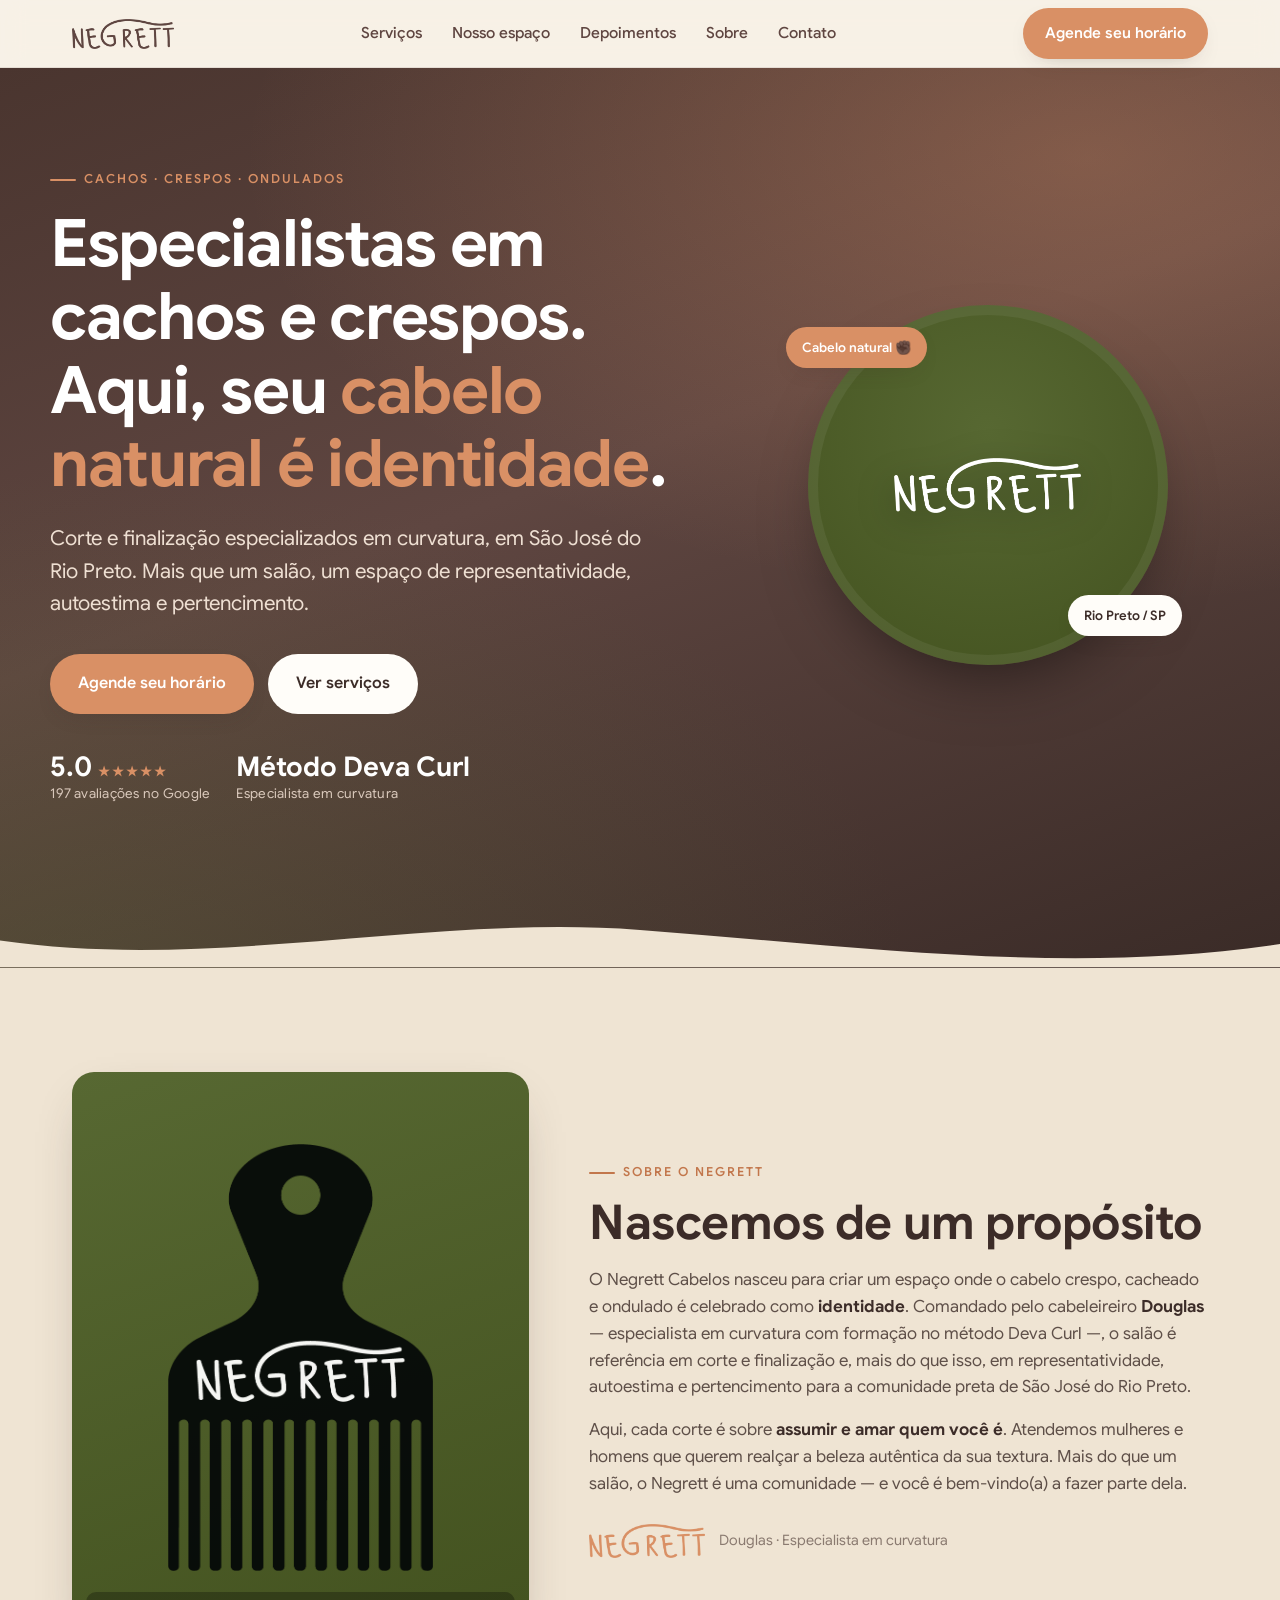
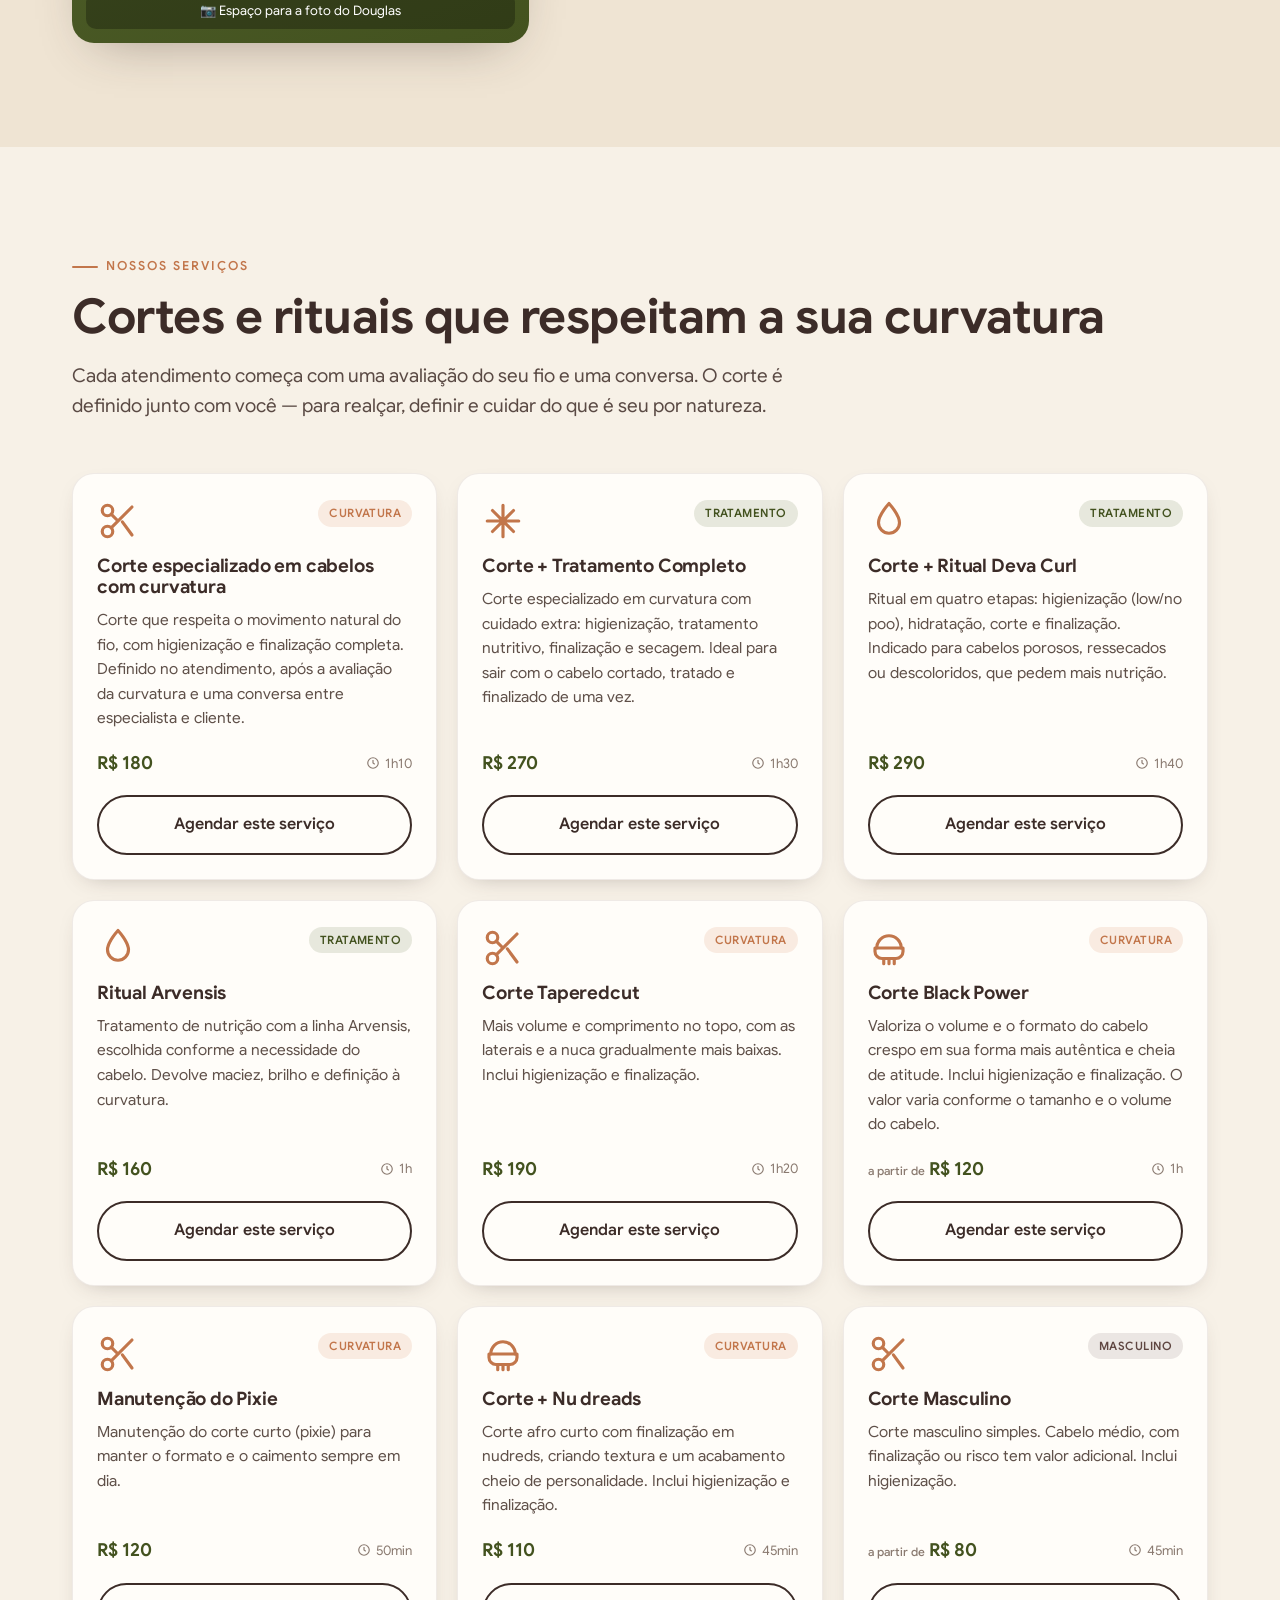
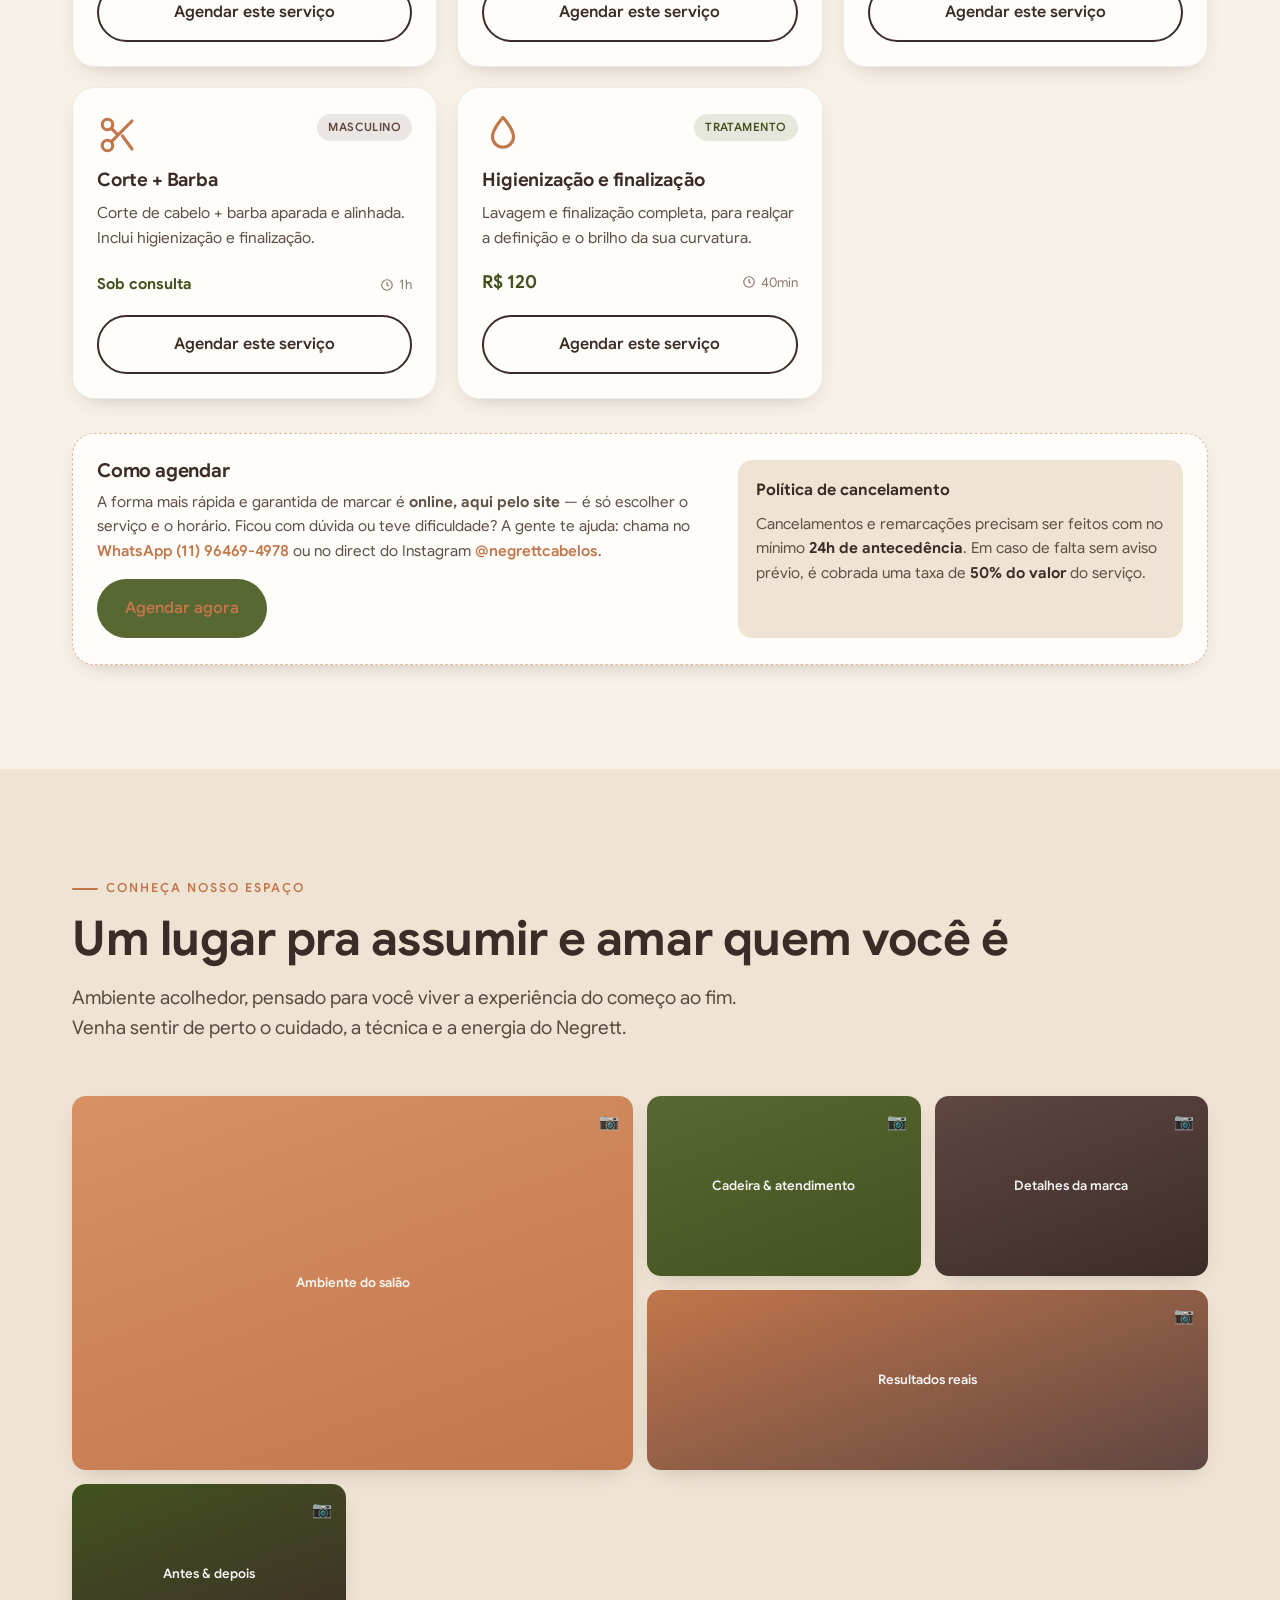
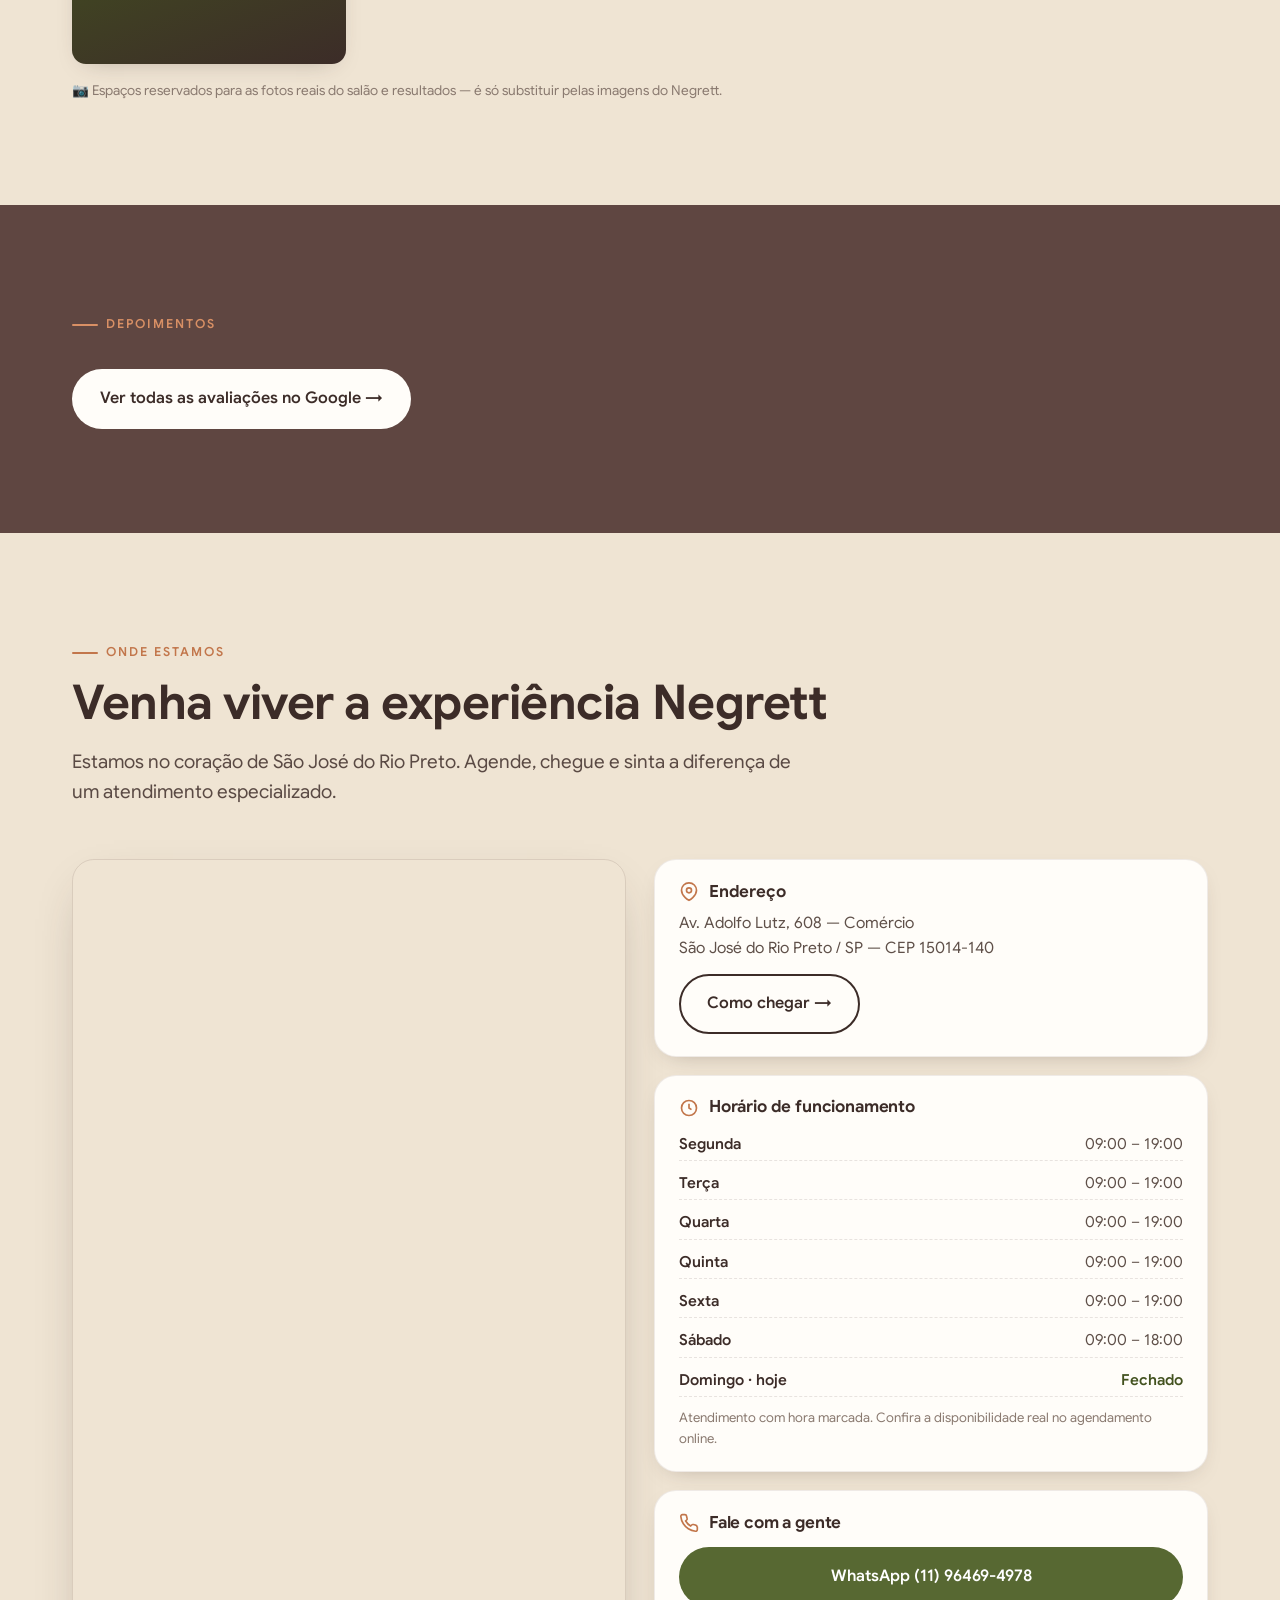
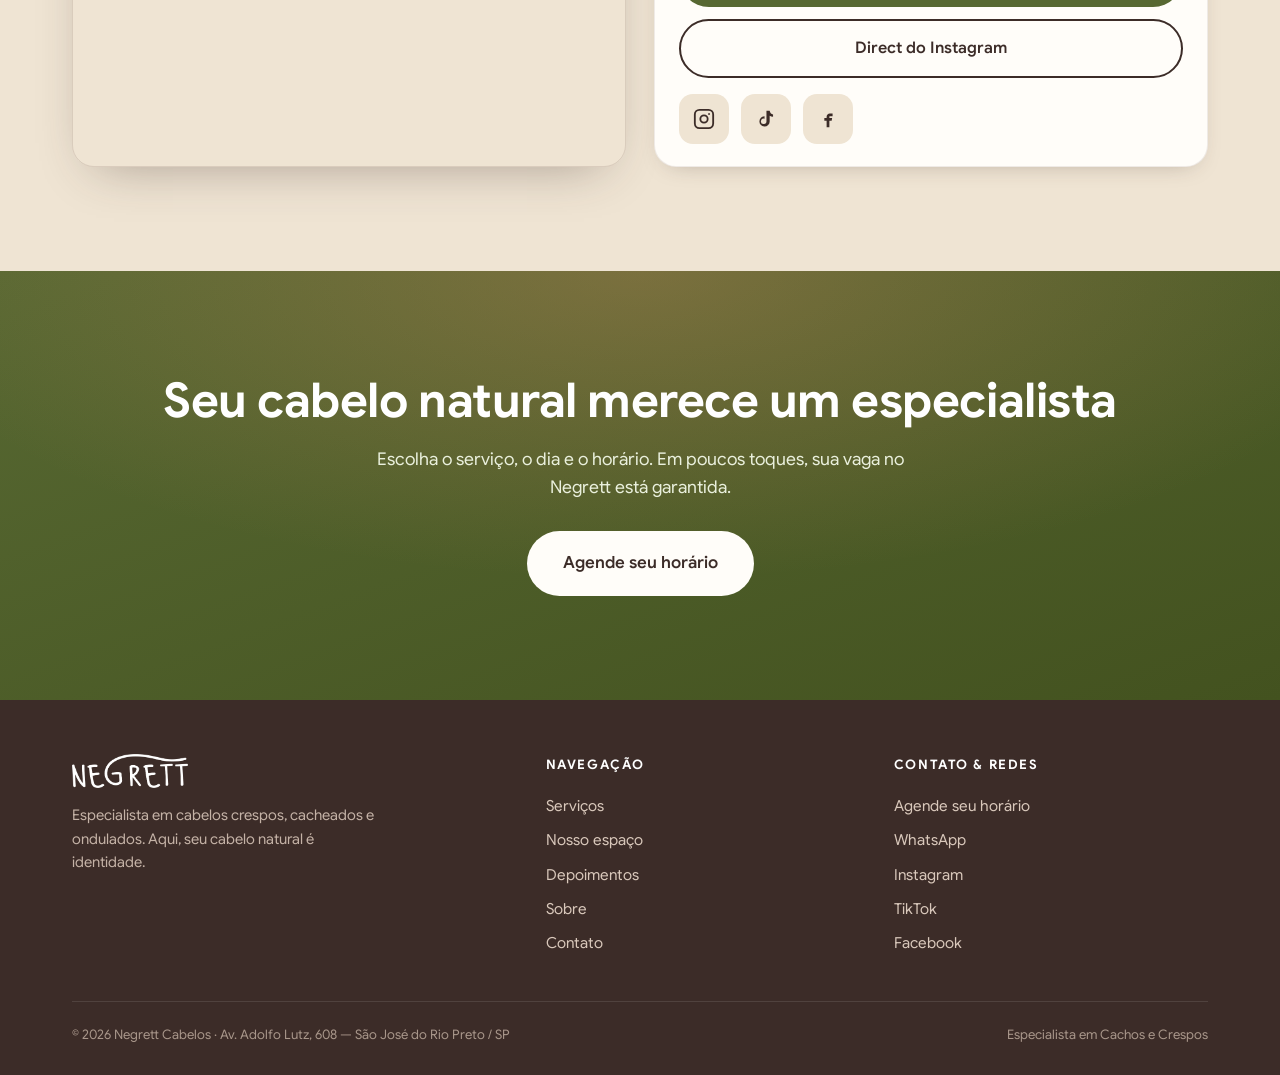
==== index.html @ c2dada49 "descrição do ajuste" ====
<!DOCTYPE html>
<html lang="pt-BR">

<head>
  <meta charset="UTF-8" />
  <meta name="viewport" content="width=device-width, initial-scale=1" />
  <title>Negrett Cabelos | Especialista em Cachos e Crespos — São José do Rio Preto</title>
  <meta name="description"
    content="Salão especialista em cabelos crespos, cacheados e ondulados em São José do Rio Preto. Corte e finalização com o especialista Douglas. Agende online." />
  <meta name="theme-color" content="#5F4641" />
  <link rel="icon" type="image/png" href="assets/img/avatar.png" />
  <link rel="apple-touch-icon" href="assets/img/avatar.png" />

  <!-- Open Graph -->
  <meta property="og:type" content="business.business" />
  <meta property="og:title" content="Negrett Cabelos | Especialista em Cachos e Crespos" />
  <meta property="og:description"
    content="Aqui, seu cabelo natural é identidade. Corte e finalização especializados em curvatura com o especialista Douglas — São José do Rio Preto. Agende online." />
  <meta property="og:locale" content="pt_BR" />
  <meta property="og:image" content="assets/img/avatar.png" />

  <link rel="preload" href="assets/fonts/GoogleSans-Regular.ttf" as="font" type="font/ttf" crossorigin />
  <link rel="stylesheet" href="assets/styles.css" />

  <!-- SEO local: dados estruturados -->
  <script type="application/ld+json">
{
  "@context": "https://schema.org",
  "@type": "HairSalon",
  "name": "Negrett Cabelos",
  "description": "Salão especialista em cabelos crespos, cacheados e ondulados em São José do Rio Preto. Corte e finalização com o especialista Douglas.",
  "image": "assets/img/avatar.png",
  "url": "",
  "telephone": "+55 11 96469-4978",
  "priceRange": "R$$",
  "address": {
    "@type": "PostalAddress",
    "streetAddress": "Av. Adolfo Lutz, 608",
    "addressLocality": "São José do Rio Preto",
    "addressRegion": "SP",
    "postalCode": "15014-140",
    "addressCountry": "BR"
  },
  "geo": { "@type": "GeoCoordinates", "latitude": "-20.8113", "longitude": "-49.3758" },
  "sameAs": [
    "https://www.instagram.com/negrettcabelos/",
    "https://www.tiktok.com/@negrettc",
    "https://www.facebook.com/negrettcabelos/"
  ],
  "aggregateRating": { "@type": "AggregateRating", "ratingValue": "5.0", "reviewCount": "197" },
  "makesOffer": [
    { "@type": "Offer", "itemOffered": { "@type": "Service", "name": "Corte especializado em cabelos com curvatura" } },
    { "@type": "Offer", "itemOffered": { "@type": "Service", "name": "Corte + Tratamento Completo" } },
    { "@type": "Offer", "itemOffered": { "@type": "Service", "name": "Corte + Ritual Deva Curl" } },
    { "@type": "Offer", "itemOffered": { "@type": "Service", "name": "Corte Black Power" } }
  ]
}
</script>
</head>

<body>

  <!-- ================= HEADER ================= -->
  <header class="header" id="header">
    <div class="container">
      <a href="#inicio" class="brand" aria-label="Negrett Cabelos — início">
        <img src="assets/img/logo-brown.png" alt="Negrett Cabelos" />
      </a>
      <nav class="nav" id="nav" aria-label="Navegação principal">
        <a href="#servicos">Serviços</a>
        <a href="#espaco">Nosso espaço</a>
        <a href="#depoimentos">Depoimentos</a>
        <a href="#sobre">Sobre</a>
        <a href="#contato">Contato</a>
      </nav>
      <div class="header-cta">
        <a href="#" data-booking class="btn btn--primary">Agende seu horário</a>
      </div>
      <button class="nav-toggle" id="navToggle" aria-label="Abrir menu" aria-expanded="false">
        <span></span><span></span><span></span>
      </button>
    </div>
  </header>

  <!-- ================= HERO ================= -->
  <section class="hero" id="inicio">
    <div class="container hero__inner">
      <div class="hero__content">
        <span class="eyebrow hero__eyebrow">Cachos · Crespos · Ondulados</span>
        <h1>Especialistas em cachos e crespos. Aqui, seu <span class="hl">cabelo natural é identidade</span>.</h1>
        <p class="hero__sub">Corte e finalização especializados em curvatura, em São José do Rio Preto. Mais que um
          salão, um espaço de representatividade, autoestima e pertencimento.</p>
        <div class="hero__actions">
          <a href="#" data-booking class="btn btn--primary">Agende seu horário</a>
          <a href="#servicos" class="btn btn--light">Ver serviços</a>
        </div>
        <div class="hero__stats">
          <div class="hero__stat">
            <b>5.0 <span class="stars">★★★★★</span></b>
            <span>197 avaliações no Google</span>
          </div>
          <div class="hero__stat">
            <b>Método Deva Curl</b>
            <span>Especialista em curvatura</span>
          </div>
        </div>
      </div>
      <div class="hero__art">
        <div class="hero__disc">
          <img src="assets/img/logo-white.png" alt="Logotipo Negrett" />
          <span class="hero__badge hero__badge--1">Cabelo natural ✊🏿</span>
          <span class="hero__badge hero__badge--2">Rio Preto / SP</span>
        </div>
      </div>
    </div>
    <svg class="hero__wave" viewBox="0 0 1440 70" preserveAspectRatio="none" aria-hidden="true">
      <path fill="#EFE4D3" d="M0,40 C240,75 480,10 720,28 C960,46 1200,80 1440,44 L1440,70 L0,70 Z"></path>
    </svg>
  </section>

  <!-- ================= SOBRE ================= -->
  <section class="section section--alt" id="sobre">
    <div class="container">
      <div class="about">
        <figure class="about__photo reveal">
          <img src="assets/img/garfo-black.png" alt="Ícone Negrett — pente garfo afro" />
          <figcaption>📷 Espaço para a foto do Douglas</figcaption>
        </figure>
        <div class="about__text reveal">
          <span class="eyebrow">Sobre o Negrett</span>
          <h2 class="section-title" style="margin-bottom:8px">Nascemos de um propósito</h2>
          <p>O Negrett Cabelos nasceu para criar um espaço onde o cabelo crespo, cacheado e ondulado é celebrado como
            <strong>identidade</strong>. Comandado pelo cabeleireiro <strong>Douglas</strong> — especialista em
            curvatura com formação no método Deva Curl —, o salão é referência em corte e finalização e, mais do que
            isso, em representatividade, autoestima e pertencimento para a comunidade preta de São José do Rio Preto.
          </p>
          <p>Aqui, cada corte é sobre <strong>assumir e amar quem você é</strong>. Atendemos mulheres e homens que
            querem realçar a beleza autêntica da sua textura. Mais do que um salão, o Negrett é uma comunidade — e você
            é bem-vindo(a) a fazer parte dela.</p>
          <div class="about__sign">
            <img src="assets/img/logo-terracota.png" alt="Negrett" />
            <span>Douglas · Especialista em curvatura</span>
          </div>
        </div>
      </div>
    </div>
  </section>

  <!-- ================= SERVIÇOS ================= -->
  <section class="section" id="servicos">
    <div class="container">
      <div class="section-head reveal">
        <span class="eyebrow">Nossos serviços</span>
        <h2 class="section-title">Cortes e rituais que respeitam a sua curvatura</h2>
        <p class="section-lead">Cada atendimento começa com uma avaliação do seu fio e uma conversa. O corte é definido
          junto com você — para realçar, definir e cuidar do que é seu por natureza.</p>
      </div>

      <div class="services-grid" id="servicesGrid"><!-- cards injetados via JS --></div>

      <!-- Aviso de agendamento + política -->
      <div class="notice reveal">
        <div>
          <h3>Como agendar</h3>
          <p>A forma mais rápida e garantida de marcar é <strong>online, aqui pelo site</strong> — é só escolher o
            serviço e o horário. Ficou com dúvida ou teve dificuldade? A gente te ajuda: chama no <a
              href="https://wa.me/5511964694978" target="_blank" rel="noopener">WhatsApp (11) 96469-4978</a> ou no
            direct do Instagram <a href="https://www.instagram.com/negrettcabelos/" target="_blank"
              rel="noopener">@negrettcabelos</a>.</p>
          <a href="#" data-booking class="btn btn--green" style="margin-top:16px">Agendar agora</a>
        </div>
        <div class="notice__policy">
          <strong>Política de cancelamento</strong>
          <p>Cancelamentos e remarcações precisam ser feitos com no mínimo <strong>24h de antecedência</strong>. Em caso
            de falta sem aviso prévio, é cobrada uma taxa de <strong>50% do valor</strong> do serviço.</p>
        </div>
      </div>
    </div>
  </section>

  <!-- ================= ESPAÇO ================= -->
  <section class="section section--alt" id="espaco">
    <div class="container">
      <div class="section-head reveal">
        <span class="eyebrow">Conheça nosso espaço</span>
        <h2 class="section-title">Um lugar pra assumir e amar quem você é</h2>
        <p class="section-lead">Ambiente acolhedor, pensado para você viver a experiência do começo ao fim. Venha sentir
          de perto o cuidado, a técnica e a energia do Negrett.</p>
      </div>
      <div class="gallery reveal">
        <div class="gallery__item g1"><span>Ambiente do salão</span></div>
        <div class="gallery__item g2"><span>Cadeira &amp; atendimento</span></div>
        <div class="gallery__item g3"><span>Detalhes da marca</span></div>
        <div class="gallery__item g4"><span>Resultados reais</span></div>
        <div class="gallery__item g5"><span>Antes &amp; depois</span></div>
      </div>
      <p class="gallery__note reveal">📷 Espaços reservados para as fotos reais do salão e resultados — é só substituir
        pelas imagens do Negrett.</p>
    </div>
  </section>

  <!-- ================= DEPOIMENTOS ================= -->
  <section class="section section--brown" id="depoimentos">
    <div class="container">
      <div class="reviews-head reveal">
        <div class="section-head" style="margin-bottom:0">
          <span class="eyebrow">Depoimentos</span>
        </div>
      </div>

      <!-- ============================================================
         TRUSTINDEX — avaliações do Google que se atualizam sozinhas.
         COMO ATIVAR (feito uma única vez):
           1. Crie a conta grátis em https://www.trustindex.io e conecte
              o Google Meu Negócio do Negrett.
           2. Monte o widget "Google Reviews" e clique em "Get code".
           3. Copie APENAS o ID (o trecho que vem depois de "loader.js?").
           4. Cole esse ID na constante TRUSTINDEX_WIDGET_ID no topo de
              assets/script.js.
         Enquanto o ID estiver vazio, aparecem os depoimentos fixos abaixo.
         Assim que o ID for preenchido, o widget ao vivo entra no lugar.
    ============================================================ -->
      <div id="tiWidget" class="reveal"></div>

      <div class="reviews-grid" id="reviewsGrid"><!-- fallback: injetado via JS --></div>

      <div style="margin-top:34px" class="reveal">
        <a href="https://share.google/i2Ad7ywq1PzEAvUMZ" target="_blank" rel="noopener" class="btn btn--light">Ver todas
          as avaliações no Google →</a>
      </div>
    </div>
  </section>

  <!-- ================= CONTATO / LOCALIZAÇÃO ================= -->
  <section class="section section--alt" id="contato">
    <div class="container">
      <div class="section-head reveal">
        <span class="eyebrow">Onde estamos</span>
        <h2 class="section-title">Venha viver a experiência Negrett</h2>
        <p class="section-lead">Estamos no coração de São José do Rio Preto. Agende, chegue e sinta a diferença de um
          atendimento especializado.</p>
      </div>

      <div class="contact reveal">
        <div class="contact__map">
          <iframe title="Mapa — Negrett Cabelos"
            src="https://maps.google.com/maps?q=Av.%20Adolfo%20Lutz%20608%2C%20S%C3%A3o%20Jos%C3%A9%20do%20Rio%20Preto%2C%20SP%2C%2015014-140&t=&z=16&ie=UTF8&iwloc=&output=embed"
            loading="lazy" referrerpolicy="no-referrer-when-downgrade"></iframe>
        </div>

        <div class="contact__info">
          <div class="info-card">
            <h3>
              <svg viewBox="0 0 24 24" fill="none" stroke="currentColor" stroke-width="2">
                <path d="M21 10c0 7-9 12-9 12s-9-5-9-12a9 9 0 0 1 18 0Z" />
                <circle cx="12" cy="10" r="3" />
              </svg>
              Endereço
            </h3>
            <p>Av. Adolfo Lutz, 608 — Comércio<br>São José do Rio Preto / SP — CEP 15014-140</p>
            <a href="https://maps.google.com/maps?q=Av.+Adolfo+Lutz+608,+São+José+do+Rio+Preto,+SP" target="_blank"
              rel="noopener" class="btn btn--ghost" style="margin-top:14px">Como chegar →</a>
          </div>

          <div class="info-card">
            <h3>
              <svg viewBox="0 0 24 24" fill="none" stroke="currentColor" stroke-width="2">
                <circle cx="12" cy="12" r="9" />
                <path d="M12 7v5l3 2" />
              </svg>
              Horário de funcionamento
            </h3>
            <ul class="hours-list" id="hoursList"></ul>
            <p style="font-size:.82rem;color:#8a7a70;margin-top:10px">Atendimento com hora marcada. Confira a
              disponibilidade real no agendamento online.</p>
          </div>

          <div class="info-card">
            <h3>
              <svg viewBox="0 0 24 24" fill="none" stroke="currentColor" stroke-width="2">
                <path
                  d="M22 16.9v3a2 2 0 0 1-2.2 2 19.8 19.8 0 0 1-8.6-3 19.5 19.5 0 0 1-6-6 19.8 19.8 0 0 1-3-8.6A2 2 0 0 1 4.1 2h3a2 2 0 0 1 2 1.7c.1.9.3 1.8.6 2.6a2 2 0 0 1-.5 2.1L8 9.6a16 16 0 0 0 6 6l1.2-1.2a2 2 0 0 1 2.1-.5c.8.3 1.7.5 2.6.6a2 2 0 0 1 1.7 2Z" />
              </svg>
              Fale com a gente
            </h3>
            <div class="contact-actions" style="margin-top:14px">
              <a href="https://wa.me/5511964694978?text=Ol%C3%A1!%20Gostaria%20de%20agendar%20um%20hor%C3%A1rio%20no%20Negrett."
                target="_blank" rel="noopener" class="btn btn--green btn--block">WhatsApp (11) 96469-4978</a>
              <a href="https://www.instagram.com/negrettcabelos/" target="_blank" rel="noopener"
                class="btn btn--ghost btn--block">Direct do Instagram</a>
            </div>
            <div class="socials" style="margin-top:16px">
              <a class="social-btn" href="https://www.instagram.com/negrettcabelos/" target="_blank" rel="noopener"
                aria-label="Instagram">
                <svg viewBox="0 0 24 24" fill="none" stroke="currentColor" stroke-width="2">
                  <rect x="2" y="2" width="20" height="20" rx="5" />
                  <circle cx="12" cy="12" r="4" />
                  <circle cx="17.5" cy="6.5" r="1" fill="currentColor" stroke="none" />
                </svg>
              </a>
              <a class="social-btn" href="https://www.tiktok.com/@negrettc" target="_blank" rel="noopener"
                aria-label="TikTok">
                <svg viewBox="0 0 24 24" fill="currentColor">
                  <path
                    d="M16 3c.3 2.1 1.6 3.7 3.7 4v2.5c-1.4 0-2.7-.4-3.7-1.1v6.2A5.6 5.6 0 1 1 10.4 9v2.6a3 3 0 1 0 2.1 2.9V3H16Z" />
                </svg>
              </a>
              <a class="social-btn" href="https://www.facebook.com/negrettcabelos/" target="_blank" rel="noopener"
                aria-label="Facebook">
                <svg viewBox="0 0 24 24" fill="currentColor">
                  <path d="M14 9h3V6h-3c-2 0-3.5 1.5-3.5 3.5V11H8v3h2.5v7h3v-7H16l.5-3h-3V9.5c0-.3.2-.5.5-.5Z" />
                </svg>
              </a>
            </div>
          </div>
        </div>
      </div>
    </div>
  </section>

  <!-- ================= CTA FINAL ================= -->
  <section class="section final-cta">
    <div class="container reveal">
      <h2>Seu cabelo natural merece um especialista</h2>
      <p>Escolha o serviço, o dia e o horário. Em poucos toques, sua vaga no Negrett está garantida.</p>
      <a href="#" data-booking class="btn btn--light" style="font-size:1.05rem;padding:17px 34px">Agende seu horário</a>
    </div>
  </section>

  <!-- ================= FOOTER ================= -->
  <footer class="footer">
    <div class="container">
      <div class="footer__grid">
        <div class="footer__brand">
          <img src="assets/img/logo-white.png" alt="Negrett Cabelos" />
          <p>Especialista em cabelos crespos, cacheados e ondulados. Aqui, seu cabelo natural é identidade.</p>
        </div>
        <div>
          <h4>Navegação</h4>
          <a href="#servicos">Serviços</a>
          <a href="#espaco">Nosso espaço</a>
          <a href="#depoimentos">Depoimentos</a>
          <a href="#sobre">Sobre</a>
          <a href="#contato">Contato</a>
        </div>
        <div>
          <h4>Contato &amp; redes</h4>
          <a href="#" data-booking>Agende seu horário</a>
          <a href="https://wa.me/5511964694978" target="_blank" rel="noopener">WhatsApp</a>
          <a href="https://www.instagram.com/negrettcabelos/" target="_blank" rel="noopener">Instagram</a>
          <a href="https://www.tiktok.com/@negrettc" target="_blank" rel="noopener">TikTok</a>
          <a href="https://www.facebook.com/negrettcabelos/" target="_blank" rel="noopener">Facebook</a>
        </div>
      </div>
      <div class="footer__bottom">
        <span>© <span id="year"></span> Negrett Cabelos · Av. Adolfo Lutz, 608 — São José do Rio Preto / SP</span>
        <span>Especialista em Cachos e Crespos</span>
      </div>
    </div>
  </footer>

  <!-- Sticky CTA mobile -->
  <div class="mobile-cta" id="mobileCta">
    <a href="#" data-booking class="btn btn--primary">Agende seu horário</a>
  </div>

  <script src="assets/script.js"></script>
</body>

</html>
---- assets/styles.css ----
/* ============================================================
   Negrett Cabelos — Site institucional
   Paleta oficial: terracota #D99065 · marrom #5F4641 · verde #576832
   ============================================================ */

/* ---------- Fontes ---------- */
@font-face {
  font-family: "Google Sans";
  src: url("fonts/GoogleSans-Regular.ttf") format("truetype");
  font-weight: 400; font-style: normal; font-display: swap;
}
@font-face {
  font-family: "Google Sans";
  src: url("fonts/GoogleSans-Medium.ttf") format("truetype");
  font-weight: 500; font-style: normal; font-display: swap;
}
@font-face {
  font-family: "Google Sans";
  src: url("fonts/GoogleSans-SemiBold.ttf") format("truetype");
  font-weight: 600; font-style: normal; font-display: swap;
}
@font-face {
  font-family: "Google Sans";
  src: url("fonts/GoogleSans-Bold.ttf") format("truetype");
  font-weight: 700; font-style: normal; font-display: swap;
}

/* ---------- Tokens ---------- */
:root {
  --terracota: #D99065;
  --terracota-dark: #C2764B;
  --brown: #5F4641;
  --brown-dark: #3C2C28;
  --green: #576832;
  --green-dark: #43521F;
  --cream: #F7F1E7;
  --cream-2: #EFE4D3;
  --ink: #2C211E;
  --white: #FFFDF9;

  --font: "Google Sans", -apple-system, BlinkMacSystemFont, "Segoe UI", Roboto, sans-serif;

  --maxw: 1180px;
  --radius: 22px;
  --radius-sm: 14px;
  --shadow: 0 18px 50px -24px rgba(60, 44, 40, .45);
  --shadow-sm: 0 8px 24px -14px rgba(60, 44, 40, .4);

  --header-h: 68px;
}

* { margin: 0; padding: 0; box-sizing: border-box; }
html { scroll-behavior: smooth; -webkit-text-size-adjust: 100%; }
body {
  font-family: var(--font);
  color: var(--ink);
  background: var(--cream);
  line-height: 1.6;
  overflow-x: hidden;
  -webkit-font-smoothing: antialiased;
}
img { max-width: 100%; display: block; }
a { color: inherit; text-decoration: none; }
ul { list-style: none; }
:focus-visible { outline: 3px solid var(--terracota); outline-offset: 3px; border-radius: 6px; }

.container { width: 100%; max-width: var(--maxw); margin-inline: auto; padding-inline: 22px; }

.section { padding: clamp(56px, 9vw, 104px) 0; }
.section--alt { background: var(--cream-2); }
.section--brown { background: var(--brown); color: var(--white); }

/* ---------- Tipografia ---------- */
h1, h2, h3 { line-height: 1.12; font-weight: 700; letter-spacing: -0.01em; }
.eyebrow {
  display: inline-flex; align-items: center; gap: 8px;
  font-size: .78rem; font-weight: 600; letter-spacing: .16em; text-transform: uppercase;
  color: var(--terracota-dark);
}
.section--brown .eyebrow { color: var(--terracota); }
.eyebrow::before { content: ""; width: 26px; height: 2px; background: currentColor; border-radius: 2px; }

.section-title { font-size: clamp(1.9rem, 5.2vw, 3rem); color: var(--brown-dark); margin: 14px 0 0; }
.section--brown .section-title { color: var(--white); }
.section-lead { font-size: clamp(1.02rem, 2.4vw, 1.18rem); max-width: 60ch; margin-top: 16px; color: #5a4a44; }
.section--brown .section-lead { color: #ECDFD2; }
.section-head { margin-bottom: clamp(34px, 5vw, 52px); }

/* ---------- Botões ---------- */
.btn {
  display: inline-flex; align-items: center; justify-content: center; gap: 10px;
  font-family: var(--font); font-weight: 600; font-size: 1rem;
  padding: 15px 26px; border-radius: 999px; border: 2px solid transparent;
  cursor: pointer; min-height: 52px; transition: transform .18s ease, background .2s ease, box-shadow .2s ease;
  white-space: nowrap;
}
.btn:active { transform: translateY(1px) scale(.99); }
.btn--primary { background: var(--terracota); color: #fff; box-shadow: var(--shadow-sm); }
.btn--primary:hover { background: var(--terracota-dark); transform: translateY(-2px); }
.btn--green { background: var(--green); color: #fff; }
.btn--green:hover { background: var(--green-dark); transform: translateY(-2px); }
.btn--ghost { background: transparent; border-color: currentColor; color: var(--brown-dark); }
.btn--ghost:hover { background: var(--brown-dark); color: #fff; border-color: var(--brown-dark); }
.btn--light { background: var(--white); color: var(--brown-dark); }
.btn--light:hover { transform: translateY(-2px); box-shadow: var(--shadow-sm); }
.btn--block { width: 100%; }
.btn svg { width: 20px; height: 20px; }

/* ============================================================
   HEADER
   ============================================================ */
.header {
  position: sticky; top: 0; z-index: 100;
  height: var(--header-h);
  display: flex; align-items: center;
  background: rgba(247, 241, 231, .86);
  backdrop-filter: saturate(1.4) blur(12px);
  border-bottom: 1px solid rgba(95, 70, 65, .12);
  transition: box-shadow .25s ease;
}
.header.scrolled { box-shadow: 0 6px 24px -18px rgba(60,44,40,.7); }
.header .container { display: flex; align-items: center; justify-content: space-between; gap: 18px; }
.brand { display: flex; align-items: center; height: 100%; }
.brand img { height: 30px; width: auto; }

.nav { display: flex; align-items: center; gap: 30px; }
.nav a { font-weight: 500; font-size: .96rem; color: var(--brown); position: relative; padding: 6px 0; }
.nav a::after {
  content: ""; position: absolute; left: 0; bottom: 0; height: 2px; width: 0; background: var(--terracota);
  transition: width .22s ease;
}
.nav a:hover::after { width: 100%; }

.header-cta { display: inline-flex; }
.header-cta .btn { padding: 11px 20px; min-height: 44px; font-size: .95rem; }

.nav-toggle {
  display: none; width: 46px; height: 46px; border: none; background: transparent; cursor: pointer;
  border-radius: 12px;
}
.nav-toggle span { display: block; width: 24px; height: 2.4px; background: var(--brown-dark); margin: 5px auto; border-radius: 3px; transition: .3s; }
.nav-toggle.open span:nth-child(1) { transform: translateY(7.4px) rotate(45deg); }
.nav-toggle.open span:nth-child(2) { opacity: 0; }
.nav-toggle.open span:nth-child(3) { transform: translateY(-7.4px) rotate(-45deg); }

/* ============================================================
   HERO
   ============================================================ */
.hero {
  position: relative; overflow: hidden;
  background:
    radial-gradient(120% 90% at 85% 10%, rgba(217,144,101,.32), transparent 55%),
    radial-gradient(120% 100% at 5% 100%, rgba(87,104,50,.30), transparent 55%),
    linear-gradient(160deg, #4a352f 0%, var(--brown) 45%, #3a2b27 100%);
  color: #fff;
}
.hero__inner {
  display: grid; grid-template-columns: 1.15fr .85fr; align-items: center; gap: 40px;
  padding: clamp(52px, 8vw, 96px) 0 clamp(60px, 8vw, 100px);
}
.hero__eyebrow { color: var(--terracota); }
.hero h1 {
  font-size: clamp(2.3rem, 7vw, 4.1rem); margin: 18px 0 0; color: #fff;
  letter-spacing: -0.02em;
}
.hero h1 .hl { color: var(--terracota); }
.hero__sub { font-size: clamp(1.05rem, 2.6vw, 1.28rem); color: #EEDFD2; margin-top: 20px; max-width: 46ch; }
.hero__actions { display: flex; flex-wrap: wrap; gap: 14px; margin-top: 34px; }
.hero__stats { display: flex; gap: 26px; margin-top: 40px; flex-wrap: wrap; }
.hero__stat b { display: block; font-size: 1.7rem; color: #fff; line-height: 1; }
.hero__stat span { font-size: .84rem; color: #D9C8BB; letter-spacing: .02em; }
.hero__stat .stars { color: var(--terracota); letter-spacing: 2px; }

.hero__art { position: relative; display: flex; justify-content: center; }
.hero__disc {
  position: relative; width: min(360px, 78vw); aspect-ratio: 1; border-radius: 50%;
  background: radial-gradient(circle at 50% 35%, var(--green) 0%, var(--green-dark) 100%);
  display: grid; place-items: center;
  box-shadow: 0 30px 70px -30px rgba(0,0,0,.6), inset 0 0 0 10px rgba(255,255,255,.06);
}
.hero__disc img { width: 52%; filter: drop-shadow(0 8px 18px rgba(0,0,0,.35)); }
.hero__badge {
  position: absolute; background: var(--terracota); color: #fff; font-weight: 600;
  font-size: .82rem; padding: 10px 16px; border-radius: 999px; box-shadow: var(--shadow-sm);
}
.hero__badge--1 { top: 6%; left: -6%; }
.hero__badge--2 { bottom: 8%; right: -4%; background: var(--white); color: var(--brown-dark); }

.hero__wave { display: block; width: 100%; height: auto; margin-top: -1px; }

/* ============================================================
   SERVIÇOS
   ============================================================ */
.services-grid {
  display: grid; grid-template-columns: repeat(auto-fill, minmax(300px, 1fr)); gap: 20px;
}
.card {
  background: var(--white); border-radius: var(--radius); padding: 26px 24px 24px;
  border: 1px solid rgba(95,70,65,.10); box-shadow: var(--shadow-sm);
  display: flex; flex-direction: column; transition: transform .2s ease, box-shadow .2s ease;
}
.card:hover { transform: translateY(-4px); box-shadow: var(--shadow); }
.card__top { display: flex; align-items: flex-start; justify-content: space-between; gap: 12px; }
.card__icon { flex: 0 0 auto; width: 42px; height: 42px; }
.card h3 { font-size: 1.16rem; color: var(--brown-dark); margin-top: 14px; }
.card__desc { font-size: .96rem; color: #5f5049; margin-top: 10px; flex: 1; }
.card__meta { display: flex; align-items: center; justify-content: space-between; gap: 10px; margin-top: 18px; }
.price { font-weight: 700; color: var(--green-dark); font-size: 1.12rem; }
.price small { font-weight: 500; color: #8a7a70; font-size: .74rem; }
.duration { font-size: .82rem; color: #8a7a70; display: inline-flex; align-items: center; gap: 5px; }
.card .btn { margin-top: 18px; }

.tag {
  align-self: flex-start; font-size: .72rem; font-weight: 600; letter-spacing: .04em;
  padding: 4px 11px; border-radius: 999px; text-transform: uppercase;
}
.tag--curvatura { background: rgba(217,144,101,.16); color: var(--terracota-dark); }
.tag--tratamento { background: rgba(87,104,50,.14); color: var(--green-dark); }
.tag--masc { background: rgba(95,70,65,.12); color: var(--brown); }

/* Aviso de agendamento */
.notice {
  margin-top: 34px; background: var(--white); border-radius: var(--radius);
  border: 1px dashed rgba(194,118,75,.5); padding: 26px 24px; display: grid; gap: 18px;
  grid-template-columns: 1.4fr 1fr; box-shadow: var(--shadow-sm);
}
.notice h3 { color: var(--brown-dark); font-size: 1.2rem; }
.notice p { font-size: .95rem; color: #5f5049; margin-top: 8px; }
.notice__policy { background: var(--cream-2); border-radius: var(--radius-sm); padding: 18px; }
.notice__policy strong { color: var(--brown-dark); }
.notice a { color: var(--terracota-dark); font-weight: 600; }

/* ============================================================
   ESPAÇO / GALERIA
   ============================================================ */
.gallery { display: grid; grid-template-columns: repeat(4, 1fr); grid-auto-rows: 180px; gap: 14px; }
.gallery__item {
  border-radius: var(--radius-sm); overflow: hidden; position: relative;
  display: grid; place-items: center; color: #fff; text-align: center; padding: 16px;
  box-shadow: var(--shadow-sm);
}
.gallery__item span { font-size: .82rem; font-weight: 600; opacity: .95; position: relative; z-index: 1; }
.gallery__item::after { content: "📷"; position: absolute; top: 14px; right: 14px; font-size: 1rem; opacity: .8; }
.g1 { grid-column: span 2; grid-row: span 2; background: linear-gradient(160deg, var(--terracota), var(--terracota-dark)); }
.g2 { background: linear-gradient(160deg, var(--green), var(--green-dark)); }
.g3 { background: linear-gradient(160deg, var(--brown), var(--brown-dark)); }
.g4 { grid-column: span 2; background: linear-gradient(160deg, var(--terracota-dark), var(--brown)); }
.g5 { background: linear-gradient(160deg, var(--green-dark), var(--brown-dark)); }
.gallery__note { margin-top: 16px; font-size: .85rem; color: #8a7a70; }

/* ============================================================
   DEPOIMENTOS
   ============================================================ */
.reviews-head { display: flex; align-items: flex-end; justify-content: space-between; gap: 24px; flex-wrap: wrap; }
.rating-box { display: flex; align-items: center; gap: 18px; }
.rating-box .num { font-size: 3rem; font-weight: 700; color: #fff; line-height: 1; }
.rating-box .stars { color: var(--terracota); font-size: 1.15rem; letter-spacing: 2px; }
.rating-box .count { color: #E7D8CB; font-size: .9rem; }
.reviews-grid { display: grid; grid-template-columns: repeat(auto-fill, minmax(280px, 1fr)); gap: 18px; margin-top: 40px; }
.review {
  background: rgba(255,255,255,.06); border: 1px solid rgba(255,255,255,.12);
  border-radius: var(--radius); padding: 24px; backdrop-filter: blur(4px);
}
.review .stars { color: var(--terracota); letter-spacing: 2px; font-size: .95rem; }
.review p { margin: 12px 0 18px; color: #F3E9DE; font-size: 1rem; }
.review__author { display: flex; align-items: center; gap: 12px; }
.review__avatar { width: 40px; height: 40px; border-radius: 50%; background: var(--terracota); color: #fff; display: grid; place-items: center; font-weight: 700; }
.review__author b { color: #fff; display: block; font-size: .95rem; }
.review__author span { color: #C9B8AB; font-size: .8rem; }
.g-logo { font-weight: 700; letter-spacing: -.02em; }
.g-logo .b{color:#4285F4}.g-logo .r{color:#EA4335}.g-logo .y{color:#FBBC05}.g-logo .g{color:#34A853}

/* ============================================================
   SOBRE
   ============================================================ */
.about { display: grid; grid-template-columns: .85fr 1.15fr; gap: clamp(30px, 5vw, 60px); align-items: center; }
.about__photo {
  position: relative; border-radius: var(--radius); aspect-ratio: 4/5; overflow: hidden;
  background: linear-gradient(160deg, var(--green), var(--green-dark));
  display: grid; place-items: center; box-shadow: var(--shadow);
}
.about__photo img { width: 58%; opacity: .95; }
.about__photo figcaption {
  position: absolute; bottom: 14px; left: 14px; right: 14px; text-align: center;
  color: #fff; font-size: .82rem; background: rgba(0,0,0,.28); padding: 8px; border-radius: 10px;
}
.about__text p { margin-top: 16px; color: #5f5049; font-size: 1.05rem; }
.about__text p:first-child { margin-top: 0; }
.about__text strong { color: var(--brown-dark); }
.about__sign { margin-top: 26px; display: flex; align-items: center; gap: 14px; }
.about__sign img { height: 34px; }
.about__sign span { font-size: .9rem; color: #8a7a70; }

/* ============================================================
   CONTATO / LOCALIZAÇÃO
   ============================================================ */
.contact { display: grid; grid-template-columns: 1fr 1fr; gap: 28px; align-items: stretch; }
.contact__map { border-radius: var(--radius); overflow: hidden; box-shadow: var(--shadow); min-height: 380px; border: 1px solid rgba(95,70,65,.15); }
.contact__map iframe { width: 100%; height: 100%; min-height: 380px; border: 0; display: block; }
.contact__info { display: flex; flex-direction: column; gap: 18px; }
.info-card { background: var(--white); border-radius: var(--radius); padding: 22px 24px; box-shadow: var(--shadow-sm); border: 1px solid rgba(95,70,65,.1); }
.info-card h3 { font-size: 1.05rem; color: var(--brown-dark); display: flex; align-items: center; gap: 10px; }
.info-card h3 svg { width: 20px; height: 20px; color: var(--terracota-dark); }
.info-card p { color: #5f5049; margin-top: 8px; font-size: .98rem; }
.hours-list { margin-top: 10px; display: grid; gap: 6px; }
.hours-list li { display: flex; justify-content: space-between; font-size: .95rem; color: #5f5049; padding: 4px 0; border-bottom: 1px dashed rgba(95,70,65,.14); }
.hours-list li b { color: var(--brown-dark); font-weight: 600; }
.hours-list li.today { color: var(--green-dark); font-weight: 600; }

.socials { display: flex; gap: 12px; flex-wrap: wrap; margin-top: 6px; }
.social-btn {
  width: 50px; height: 50px; border-radius: 14px; display: grid; place-items: center;
  background: var(--cream-2); color: var(--brown-dark); transition: transform .18s ease, background .2s ease;
}
.social-btn:hover { transform: translateY(-3px); background: var(--terracota); color: #fff; }
.social-btn svg { width: 22px; height: 22px; }
.contact-actions { display: grid; gap: 12px; }

/* ============================================================
   CTA final
   ============================================================ */
.final-cta { text-align: center; background:
    radial-gradient(100% 120% at 50% 0%, rgba(217,144,101,.3), transparent 60%),
    linear-gradient(160deg, var(--green) 0%, var(--green-dark) 100%); color: #fff; }
.final-cta h2 { font-size: clamp(1.9rem, 5.5vw, 3rem); color: #fff; }
.final-cta p { max-width: 52ch; margin: 16px auto 30px; color: #EAF0DD; font-size: 1.1rem; }

/* ============================================================
   FOOTER
   ============================================================ */
.footer { background: var(--brown-dark); color: #D9C8BB; padding: 54px 0 30px; }
.footer__grid { display: grid; grid-template-columns: 1.4fr 1fr 1fr; gap: 34px; }
.footer__brand img { height: 34px; margin-bottom: 16px; }
.footer__brand p { font-size: .92rem; max-width: 34ch; color: #C4B2A6; }
.footer h4 { color: #fff; font-size: .82rem; letter-spacing: .12em; text-transform: uppercase; margin-bottom: 14px; }
.footer a { color: #D9C8BB; font-size: .95rem; display: block; padding: 5px 0; }
.footer a:hover { color: var(--terracota); }
.footer__bottom { margin-top: 40px; padding-top: 22px; border-top: 1px solid rgba(255,255,255,.1); display: flex; justify-content: space-between; gap: 12px; flex-wrap: wrap; font-size: .82rem; color: #A8968A; }

/* ============================================================
   Sticky mobile CTA
   ============================================================ */
.mobile-cta {
  position: fixed; left: 0; right: 0; bottom: 0; z-index: 90;
  padding: 10px 16px calc(10px + env(safe-area-inset-bottom));
  background: rgba(247,241,231,.94); backdrop-filter: blur(10px);
  border-top: 1px solid rgba(95,70,65,.14);
  display: none; transform: translateY(120%); transition: transform .3s ease;
}
.mobile-cta.show { transform: translateY(0); }
.mobile-cta .btn { width: 100%; }

/* ---------- Reveal ---------- */
.reveal { opacity: 0; transform: translateY(24px); transition: opacity .7s ease, transform .7s ease; }
.reveal.in { opacity: 1; transform: none; }

/* ============================================================
   RESPONSIVO
   ============================================================ */
@media (max-width: 960px) {
  .hero__inner { grid-template-columns: 1fr; text-align: center; gap: 30px; }
  .hero__sub { margin-inline: auto; }
  .hero__actions, .hero__stats { justify-content: center; }
  .hero__art { order: -1; }
  .about { grid-template-columns: 1fr; }
  .about__photo { max-width: 380px; margin-inline: auto; width: 100%; }
  .contact { grid-template-columns: 1fr; }
  .notice { grid-template-columns: 1fr; }
  .footer__grid { grid-template-columns: 1fr 1fr; }
}

@media (max-width: 720px) {
  .nav, .header-cta { display: none; }
  .nav-toggle { display: block; }
  .header.nav-open .nav {
    display: flex; flex-direction: column; align-items: flex-start; gap: 4px;
    position: absolute; top: var(--header-h); left: 0; right: 0;
    background: var(--cream); padding: 18px 22px 26px; box-shadow: var(--shadow);
    border-bottom: 1px solid rgba(95,70,65,.12);
  }
  .header.nav-open .nav a { width: 100%; padding: 12px 0; font-size: 1.05rem; border-bottom: 1px solid rgba(95,70,65,.1); }
  .header.nav-open .header-cta { display: flex; margin-top: 10px; }
  .header.nav-open .nav { z-index: 99; }

  .gallery { grid-template-columns: repeat(2, 1fr); grid-auto-rows: 140px; }
  .g1 { grid-column: span 2; }
  .g4 { grid-column: span 2; }
  .hero__badge--1 { left: 0; }
  .hero__badge--2 { right: 0; }
  .mobile-cta { display: block; }
  .footer__grid { grid-template-columns: 1fr; gap: 26px; }
  .reviews-head { flex-direction: column; align-items: flex-start; }
}

@media (max-width: 420px) {
  .container { padding-inline: 16px; }
  .hero__stats { gap: 18px; }
  .btn { font-size: .95rem; }
}

@media (prefers-reduced-motion: reduce) {
  * { scroll-behavior: auto !important; }
  .reveal { transition: none; opacity: 1; transform: none; }
}
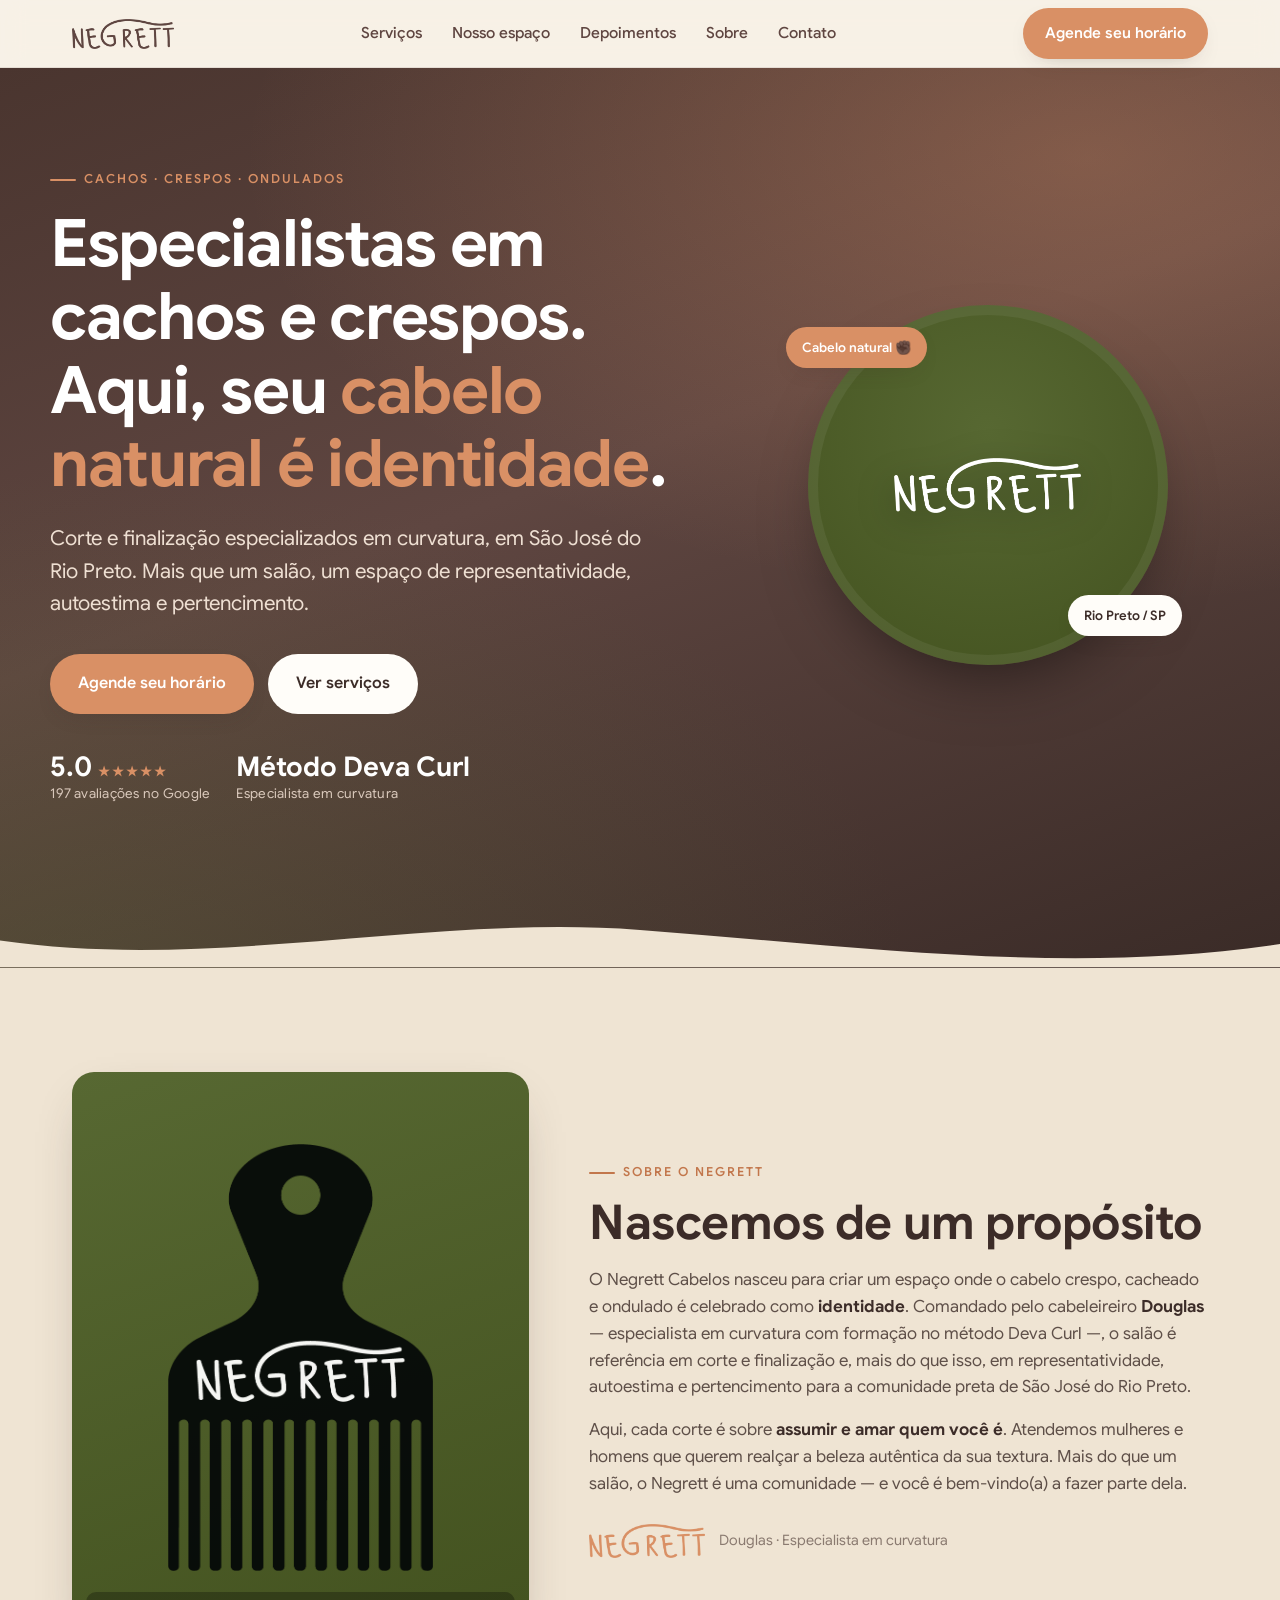
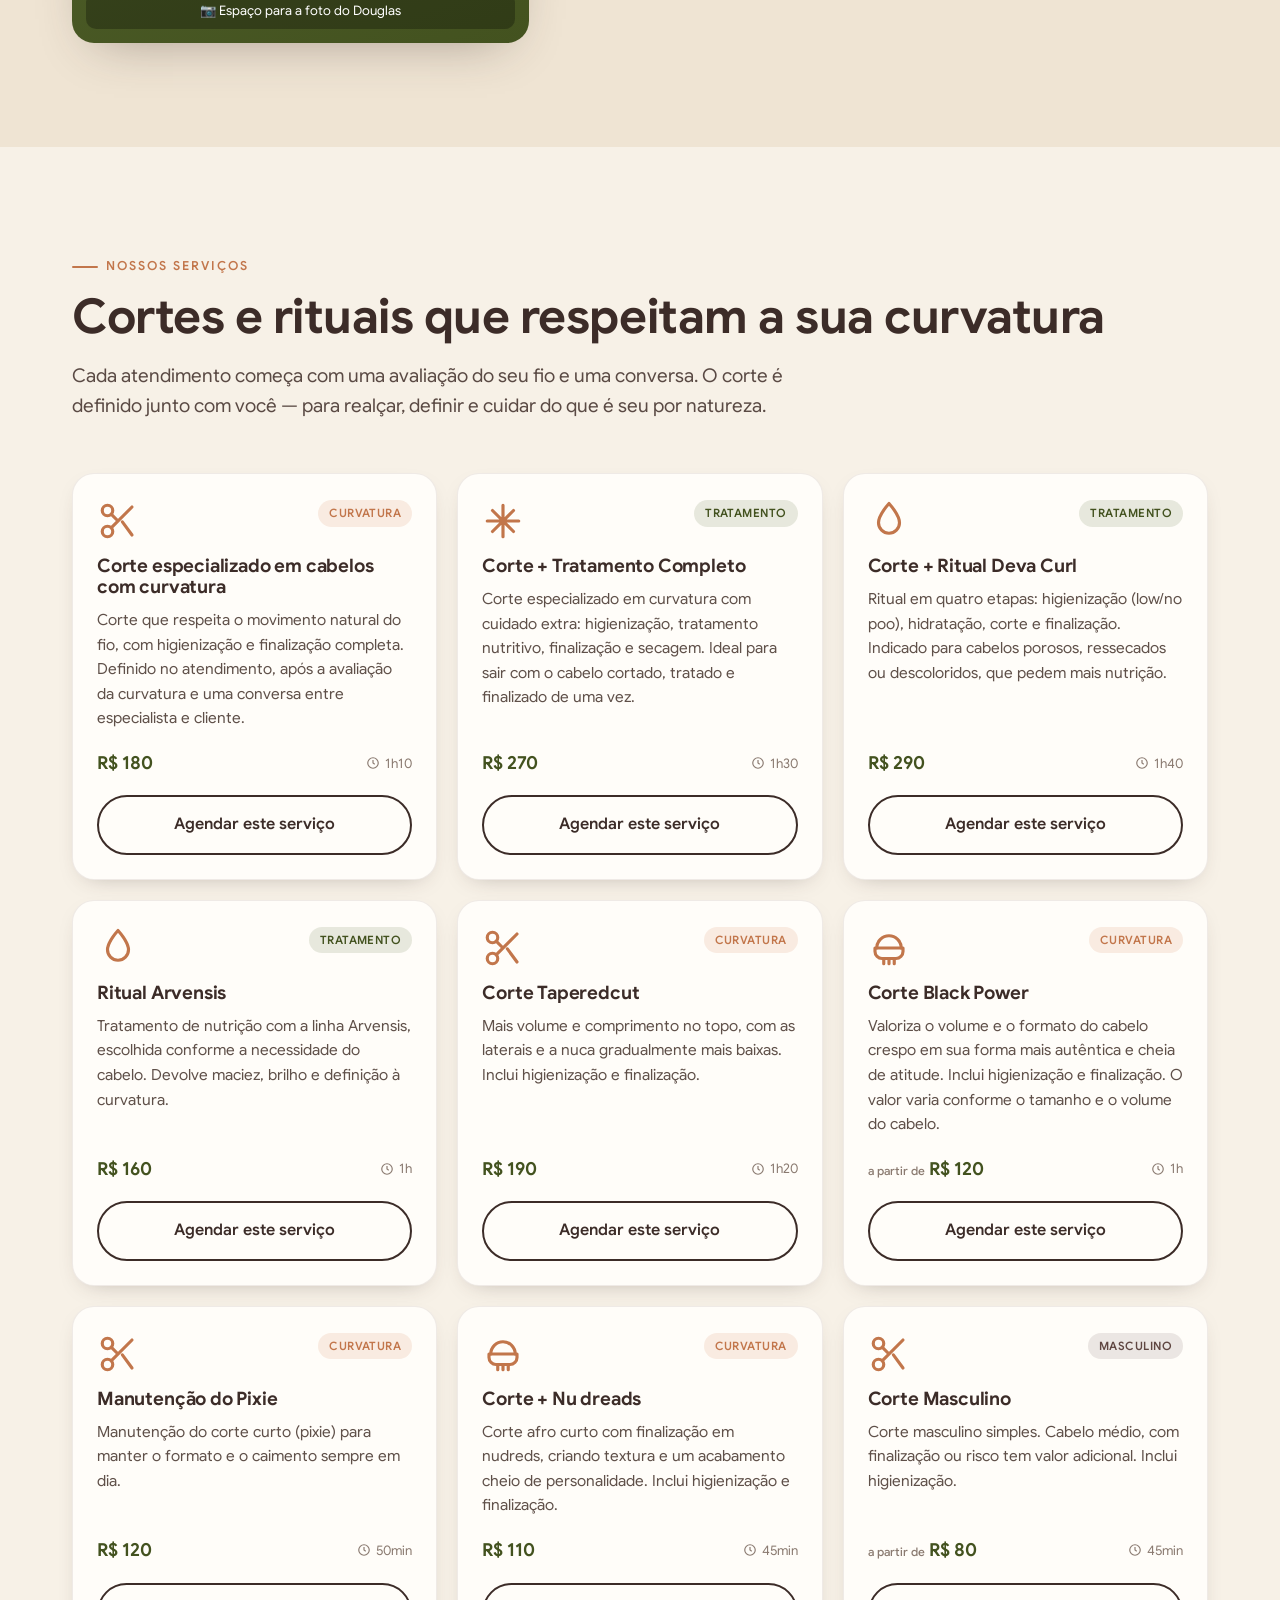
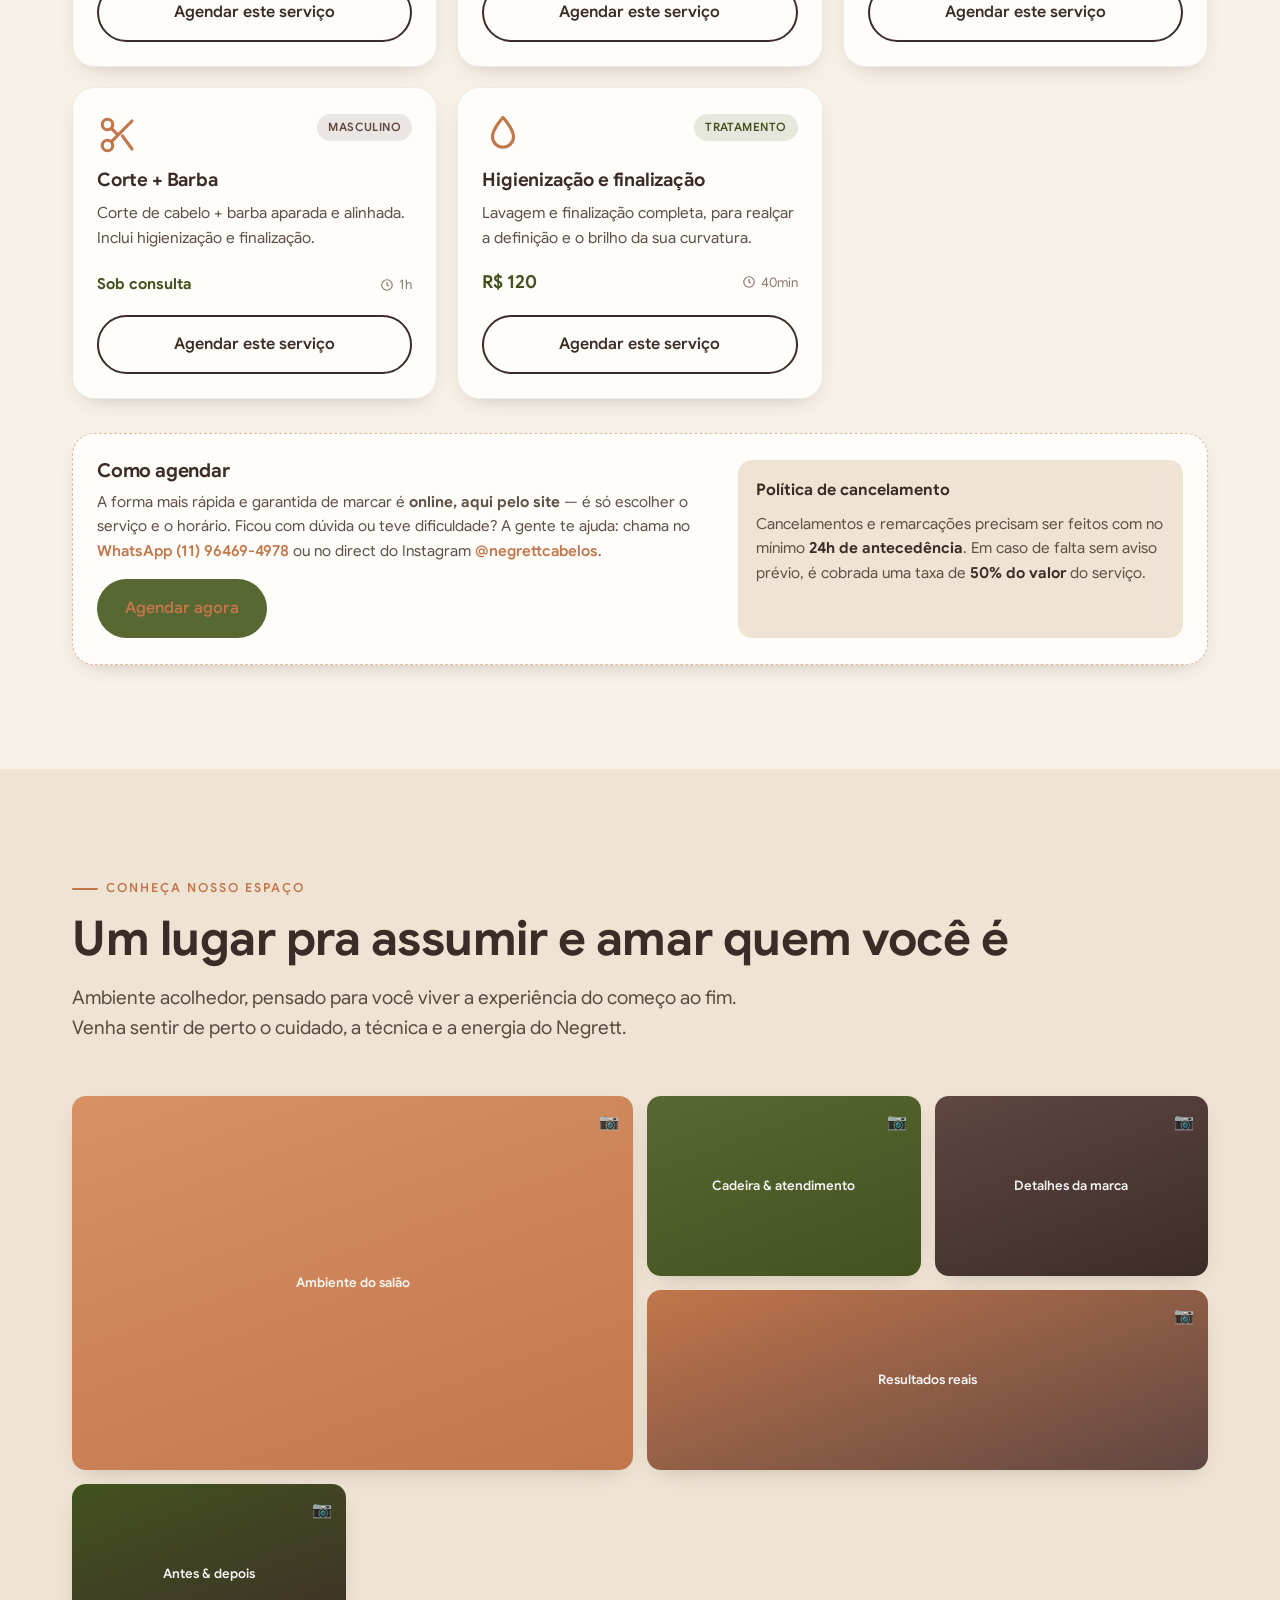
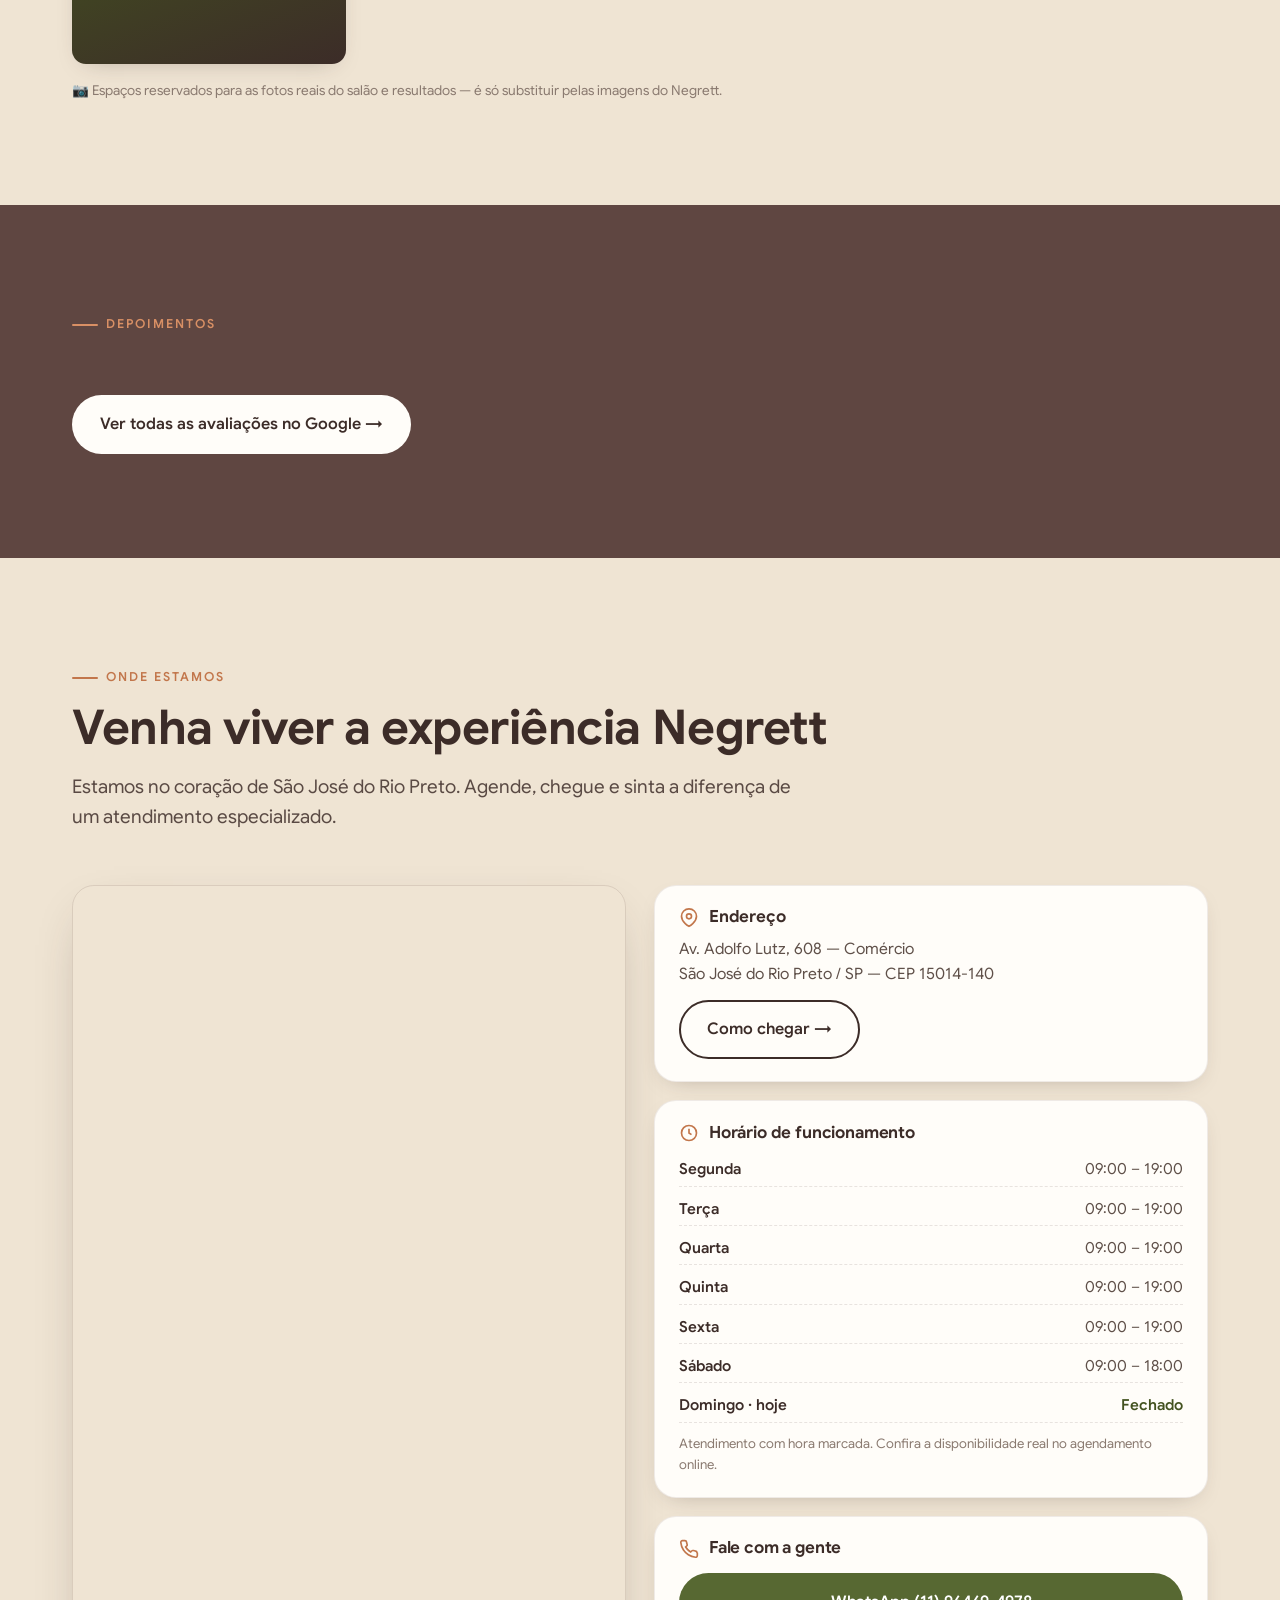
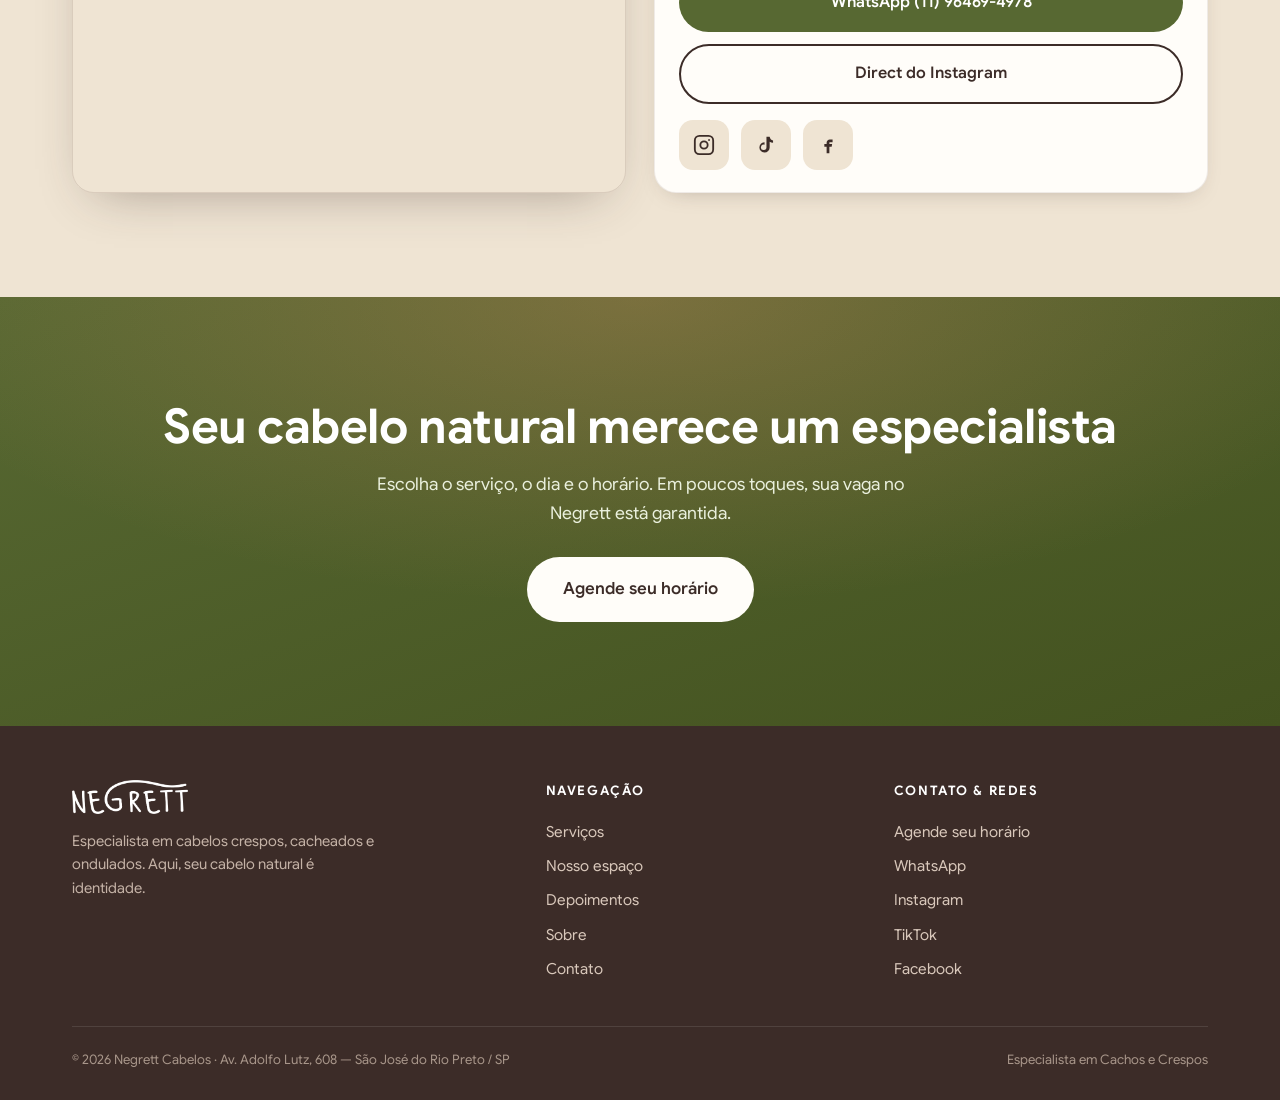
==== commit 571f4d52: "descrição do ajuste" ====
--- a/index.html
+++ b/index.html
@@ -205,6 +205,7 @@
       <div class="reviews-head reveal">
         <div class="section-head" style="margin-bottom:0">
           <span class="eyebrow">Depoimentos</span>
+          <br> </br>
         </div>
       </div>
 
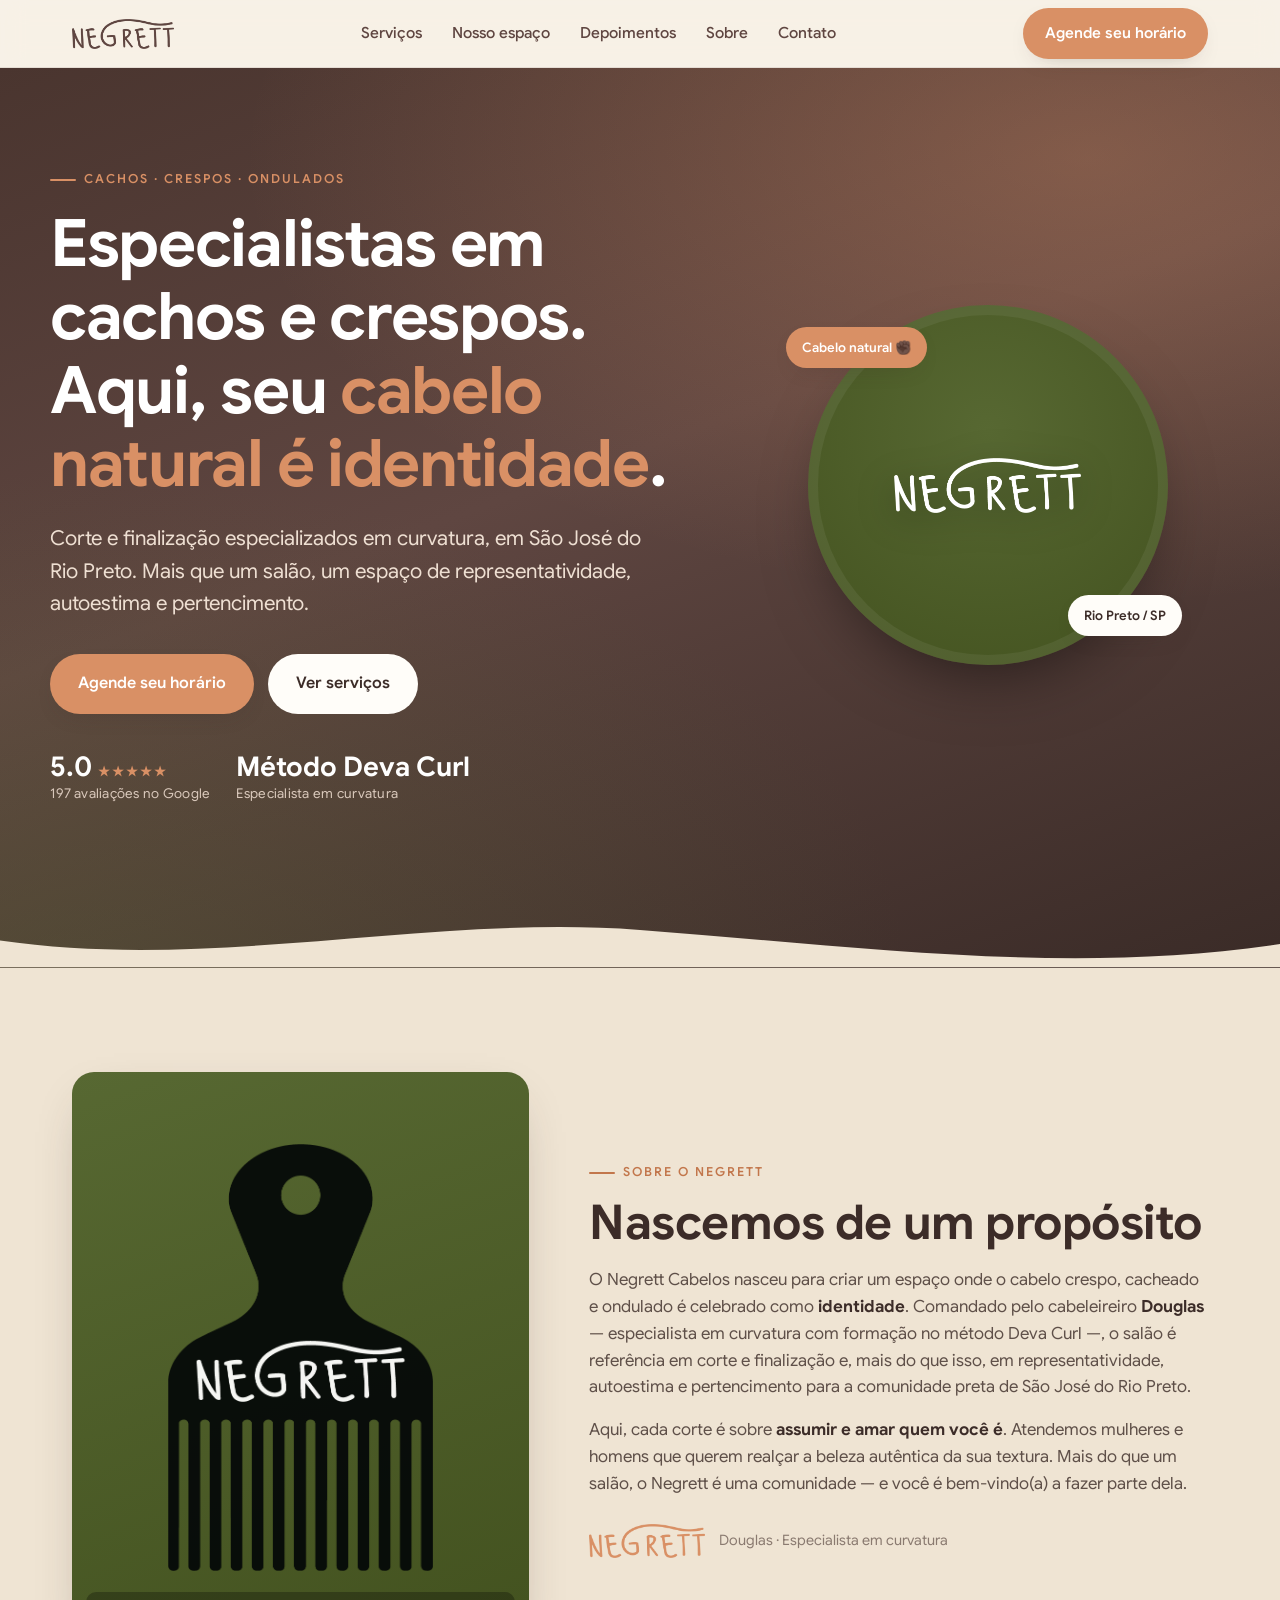
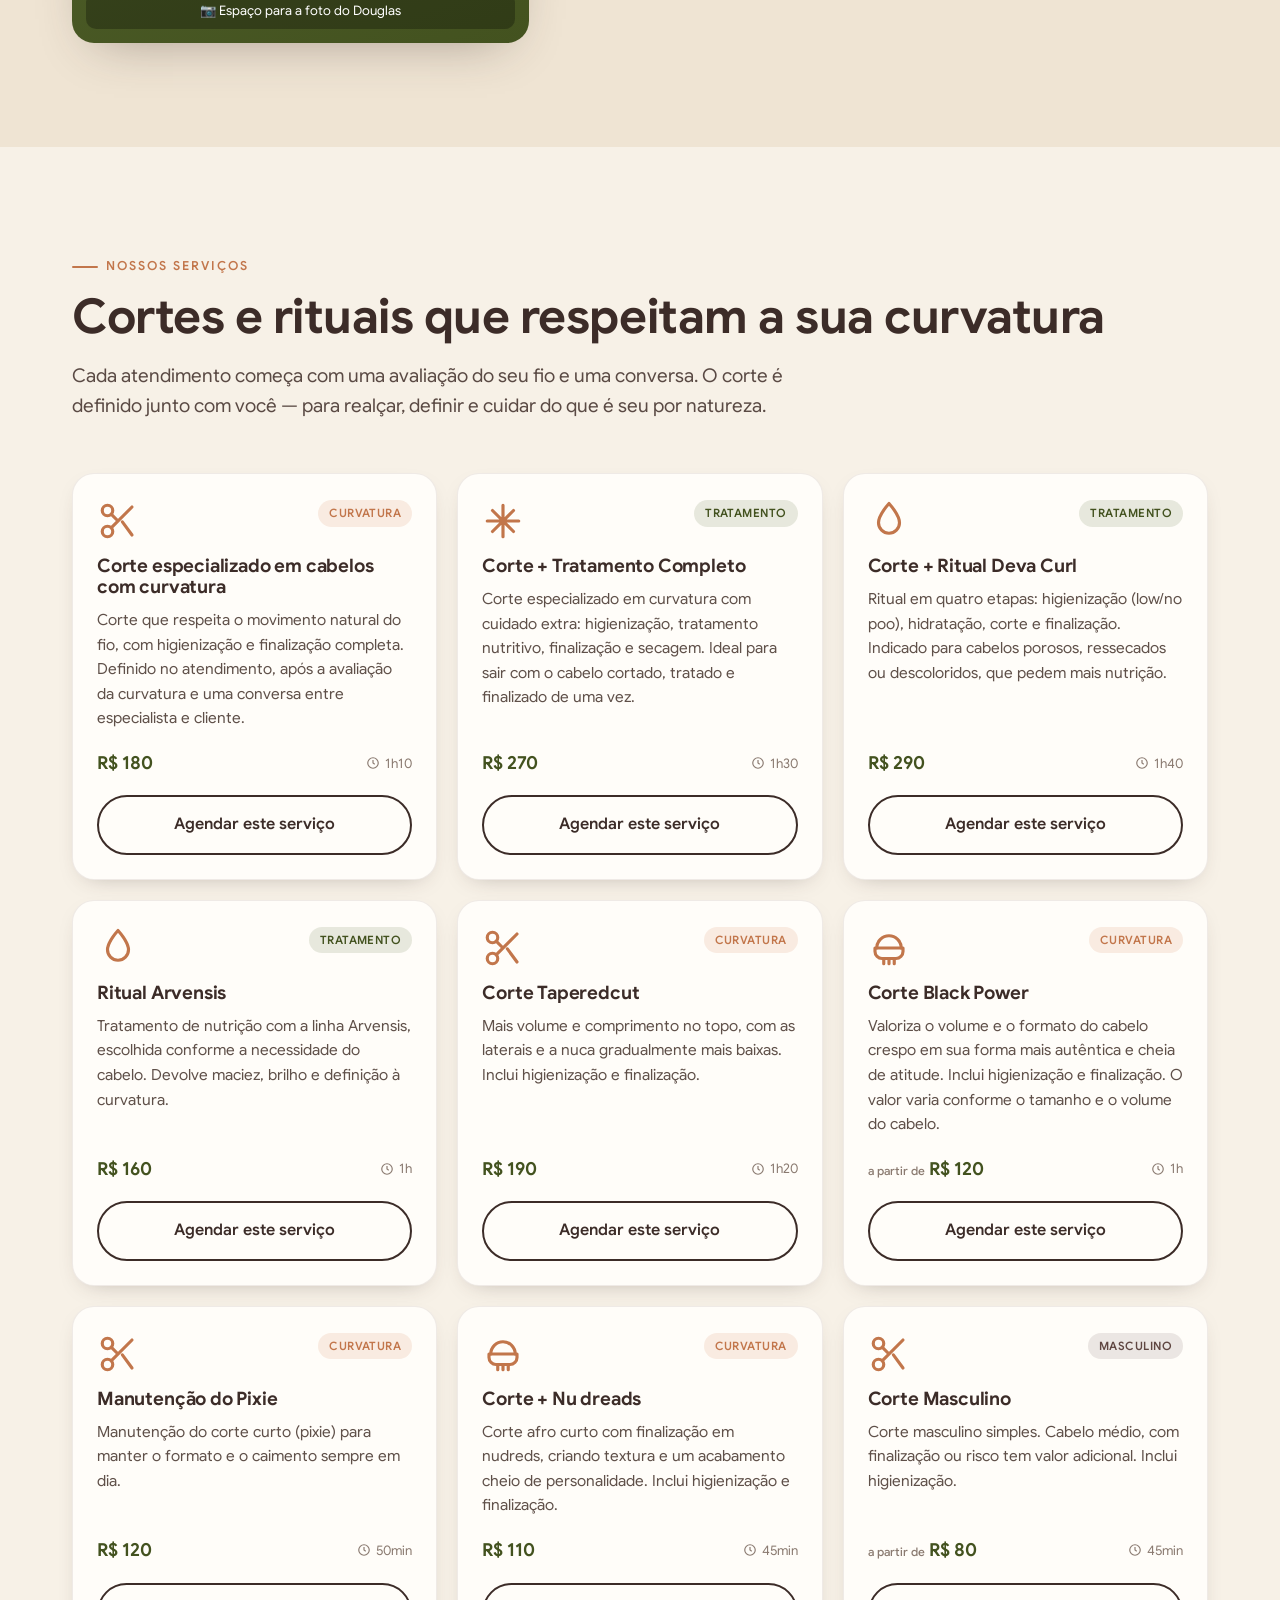
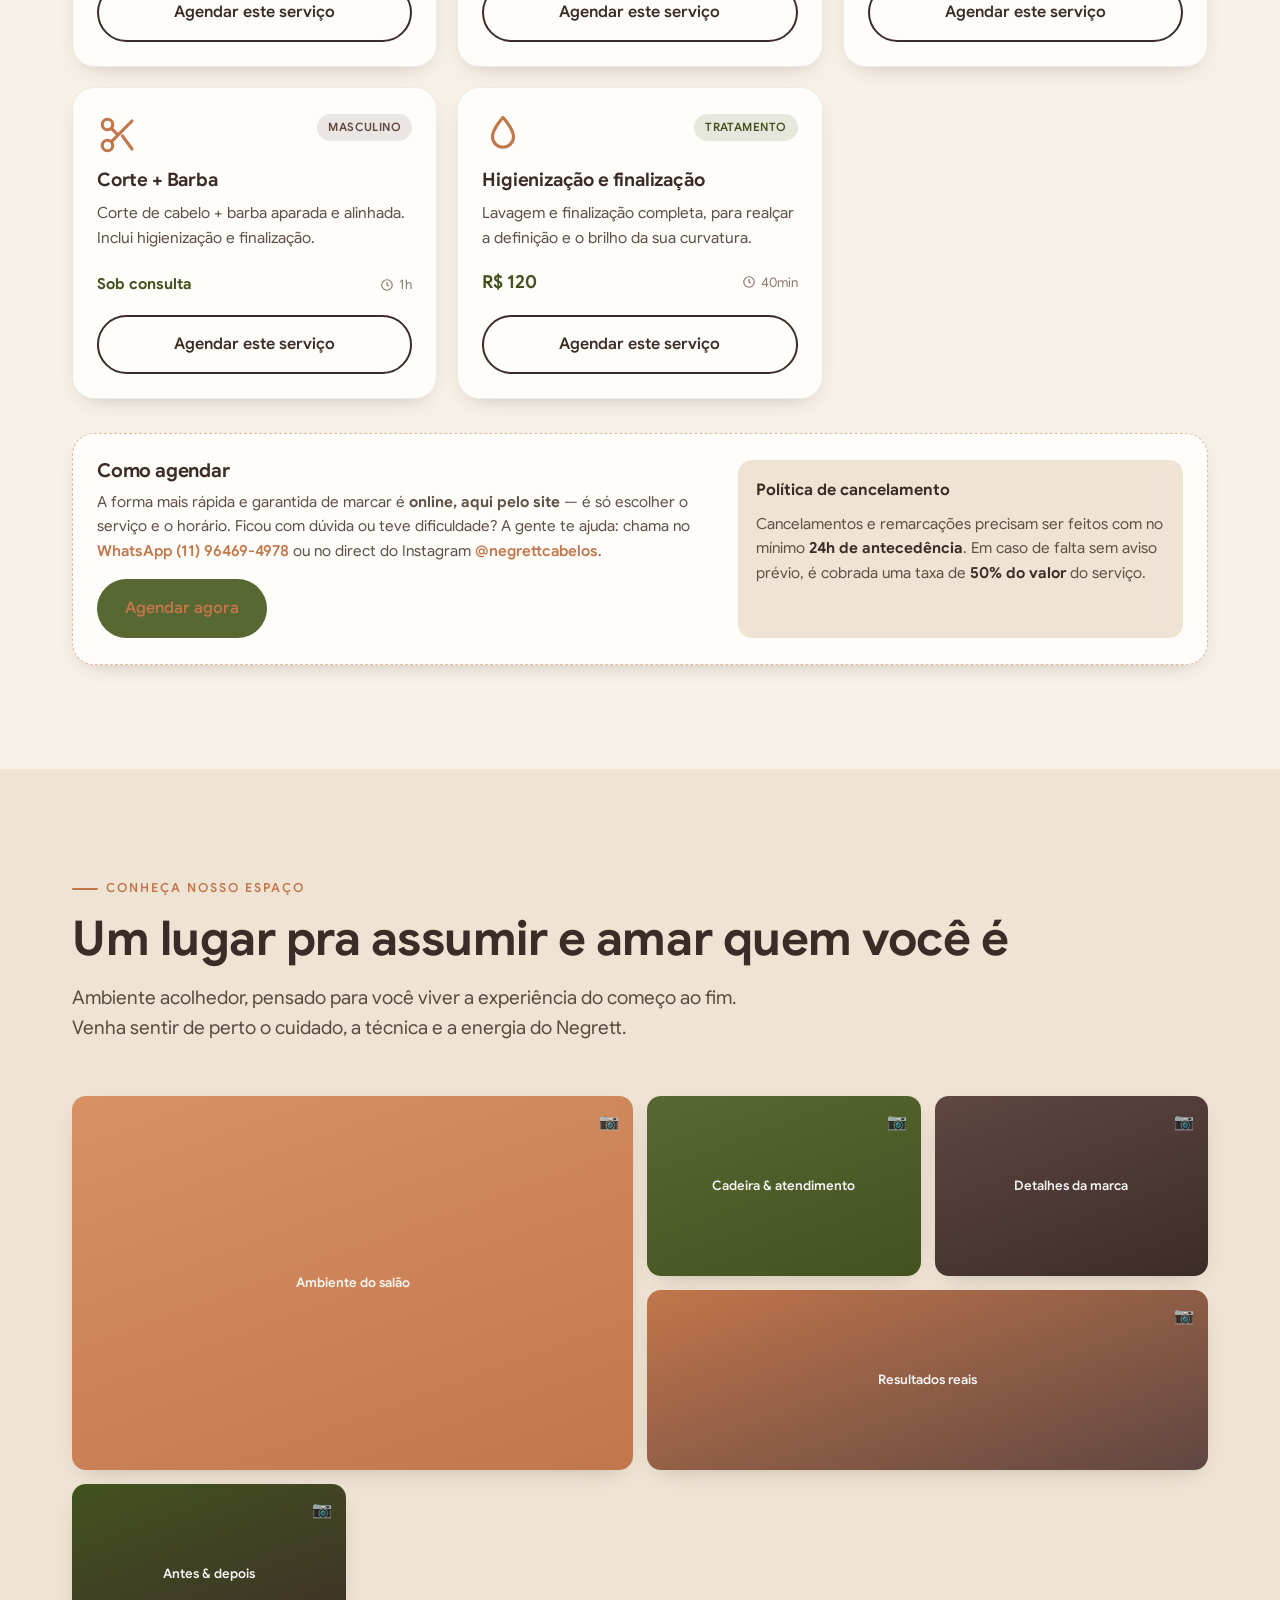
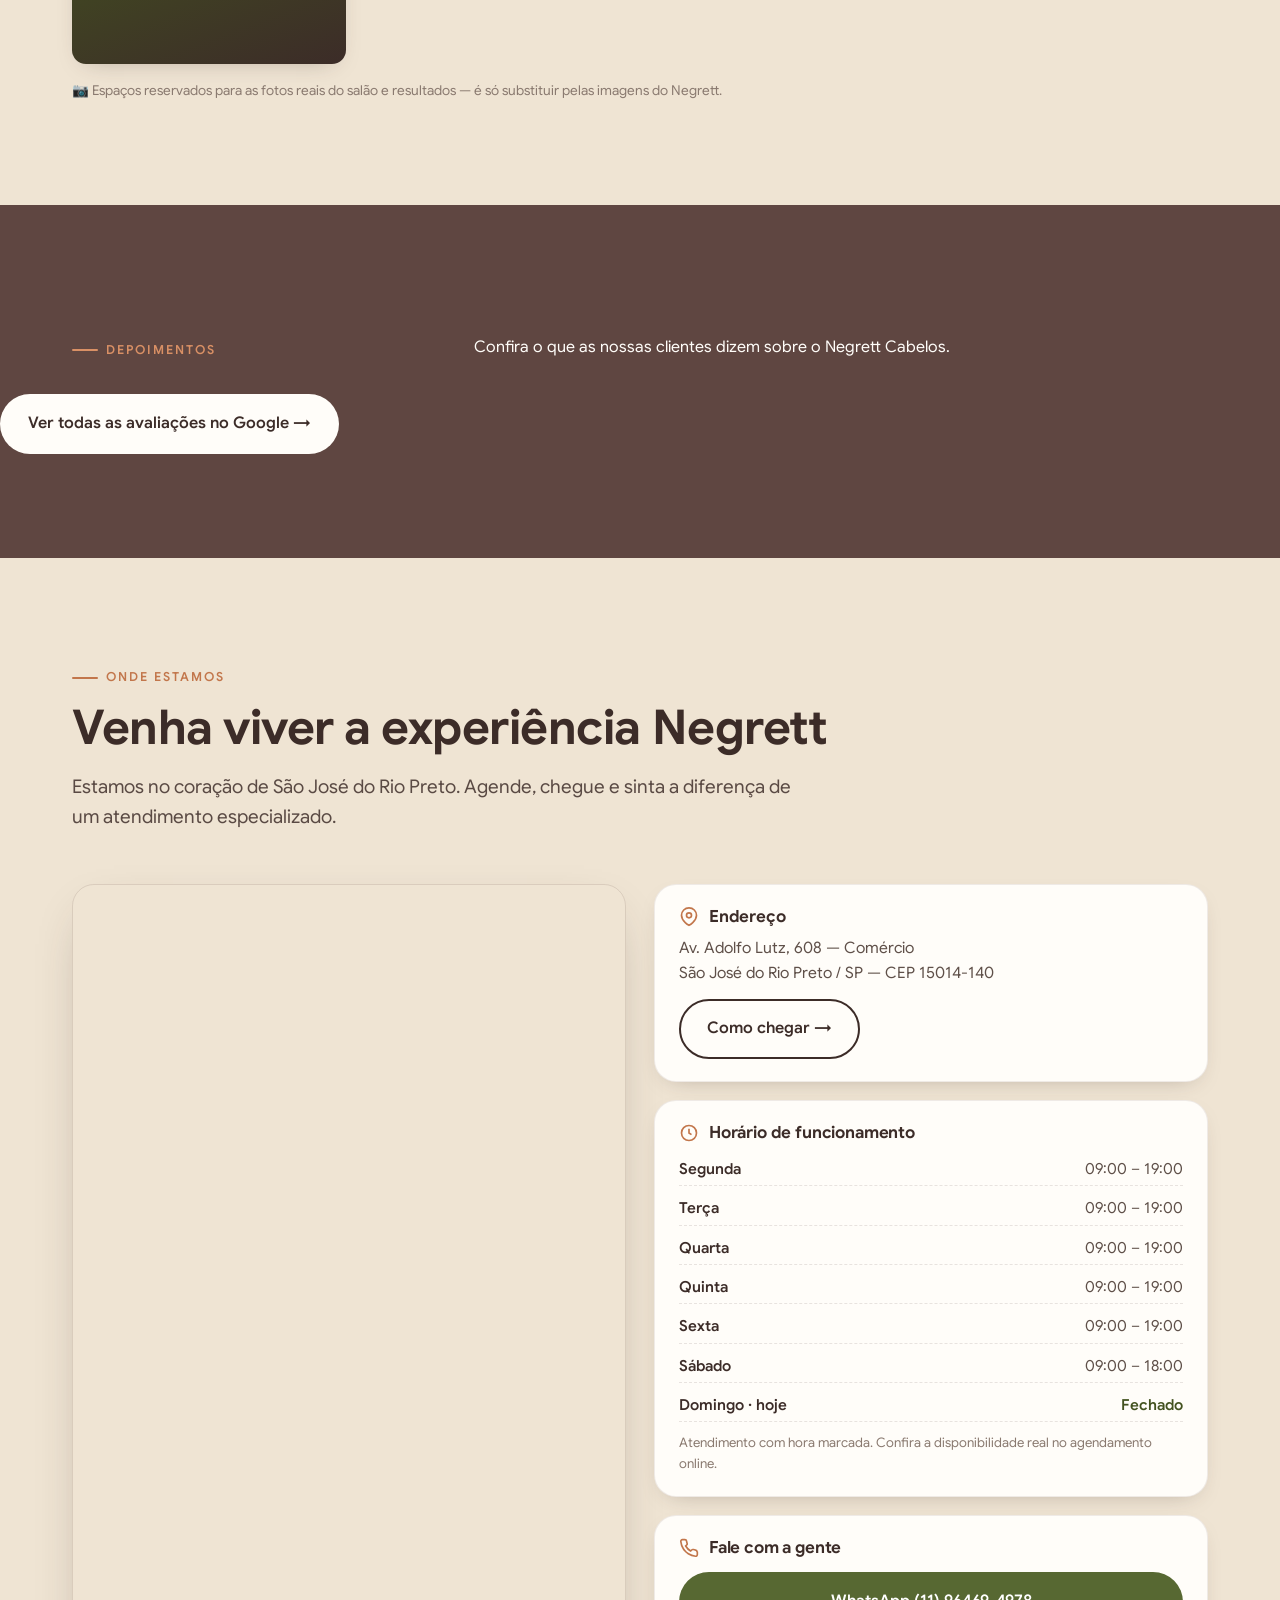
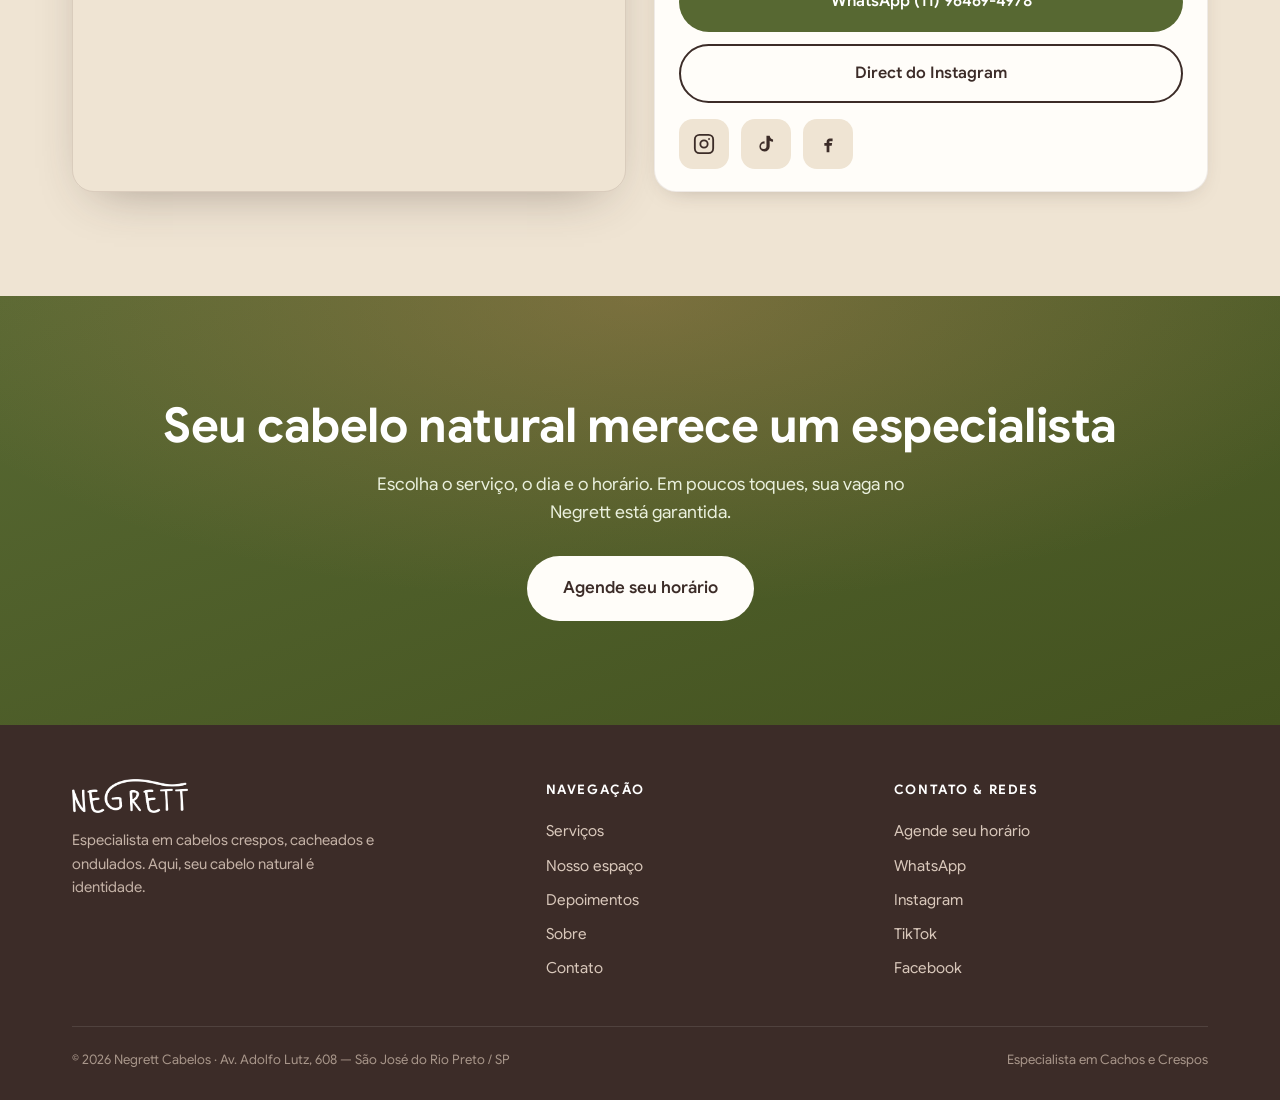
==== commit f6f1425b: "descrição do ajuste" ====
--- a/index.html
+++ b/index.html
@@ -205,11 +205,13 @@
       <div class="reviews-head reveal">
         <div class="section-head" style="margin-bottom:0">
           <span class="eyebrow">Depoimentos</span>
-          <br> </br>
-        </div>
-      </div>
-
-      <!-- ============================================================
+        </div>
+        <p> Confira o que as nossas clientes dizem sobre o Negrett Cabelos. </p>
+        <br> </br>
+      </div>
+    </div>
+
+    <!-- ============================================================
          TRUSTINDEX — avaliações do Google que se atualizam sozinhas.
          COMO ATIVAR (feito uma única vez):
            1. Crie a conta grátis em https://www.trustindex.io e conecte
@@ -221,14 +223,14 @@
          Enquanto o ID estiver vazio, aparecem os depoimentos fixos abaixo.
          Assim que o ID for preenchido, o widget ao vivo entra no lugar.
     ============================================================ -->
-      <div id="tiWidget" class="reveal"></div>
-
-      <div class="reviews-grid" id="reviewsGrid"><!-- fallback: injetado via JS --></div>
-
-      <div style="margin-top:34px" class="reveal">
-        <a href="https://share.google/i2Ad7ywq1PzEAvUMZ" target="_blank" rel="noopener" class="btn btn--light">Ver todas
-          as avaliações no Google →</a>
-      </div>
+    <div id="tiWidget" class="reveal"></div>
+
+    <div class="reviews-grid" id="reviewsGrid"><!-- fallback: injetado via JS --></div>
+
+    <div style="margin-top:34px" class="reveal">
+      <a href="https://share.google/i2Ad7ywq1PzEAvUMZ" target="_blank" rel="noopener" class="btn btn--light">Ver todas
+        as avaliações no Google →</a>
+    </div>
     </div>
   </section>
 
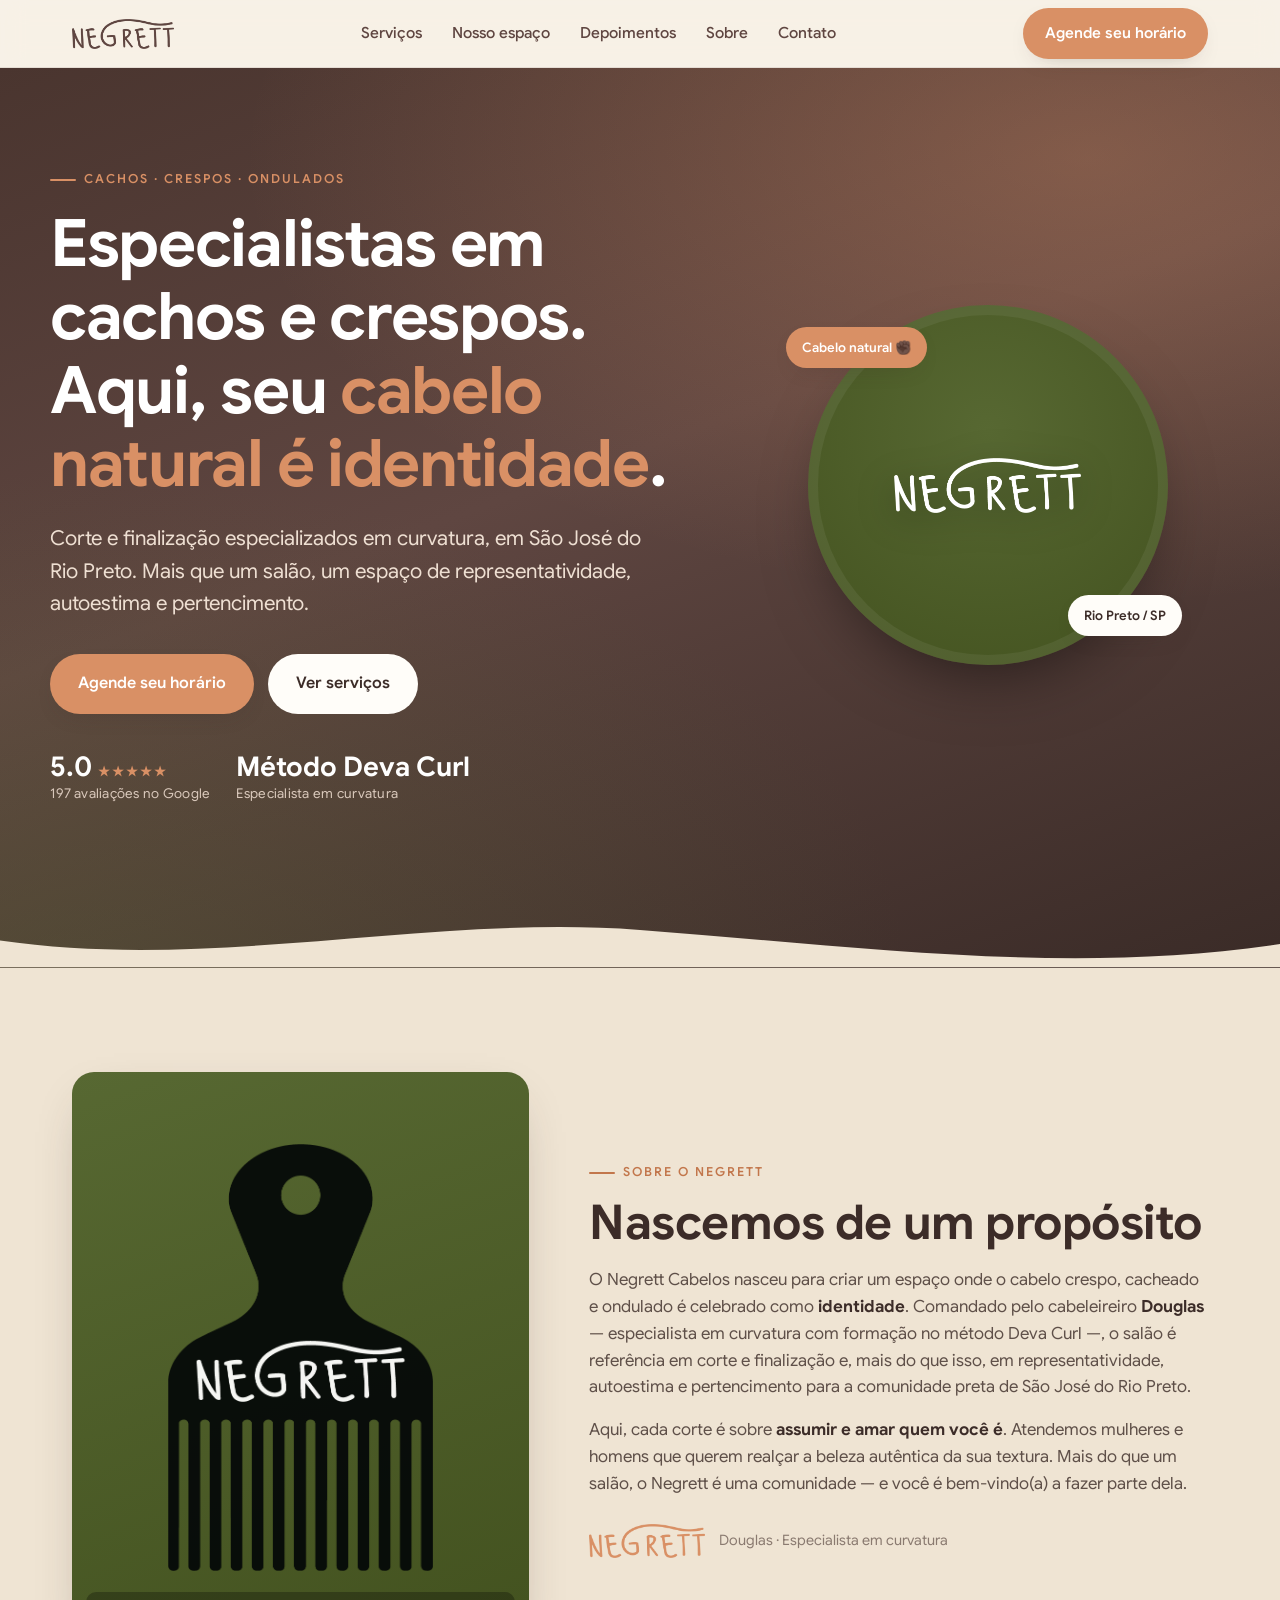
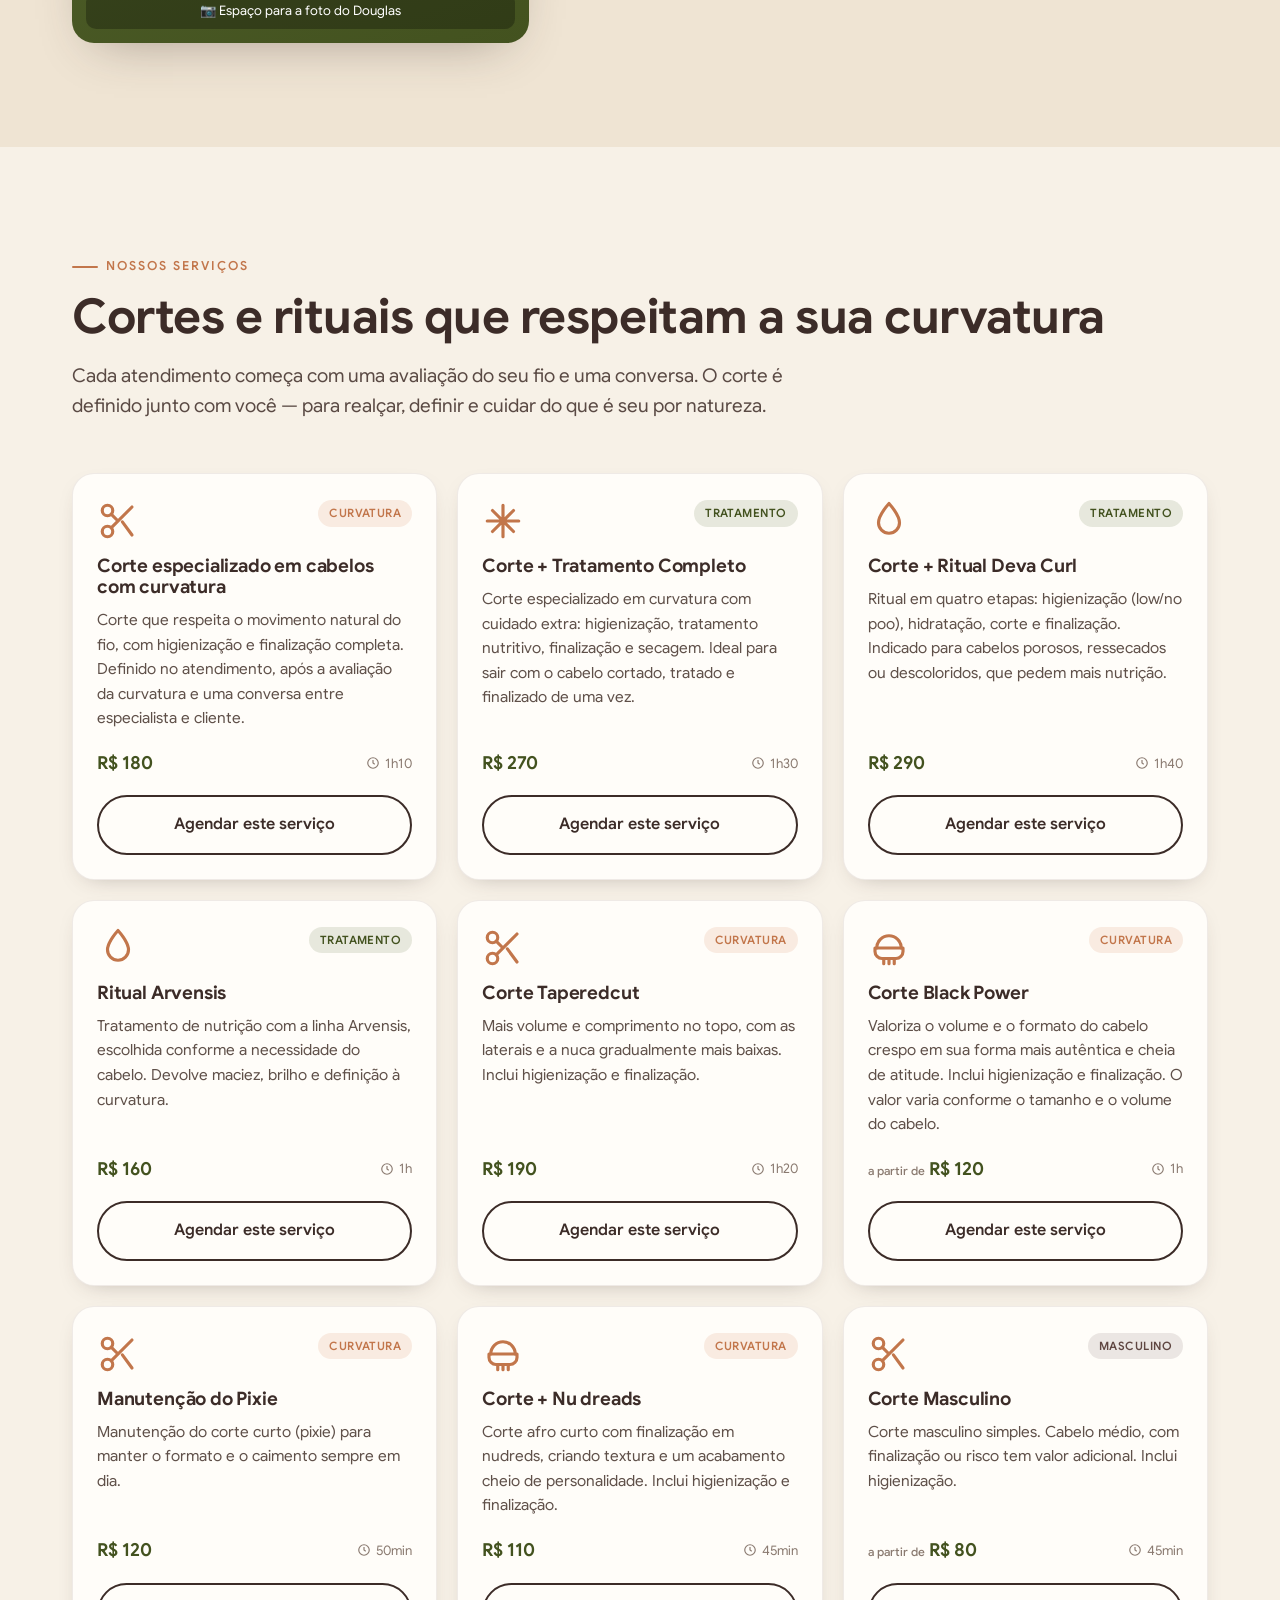
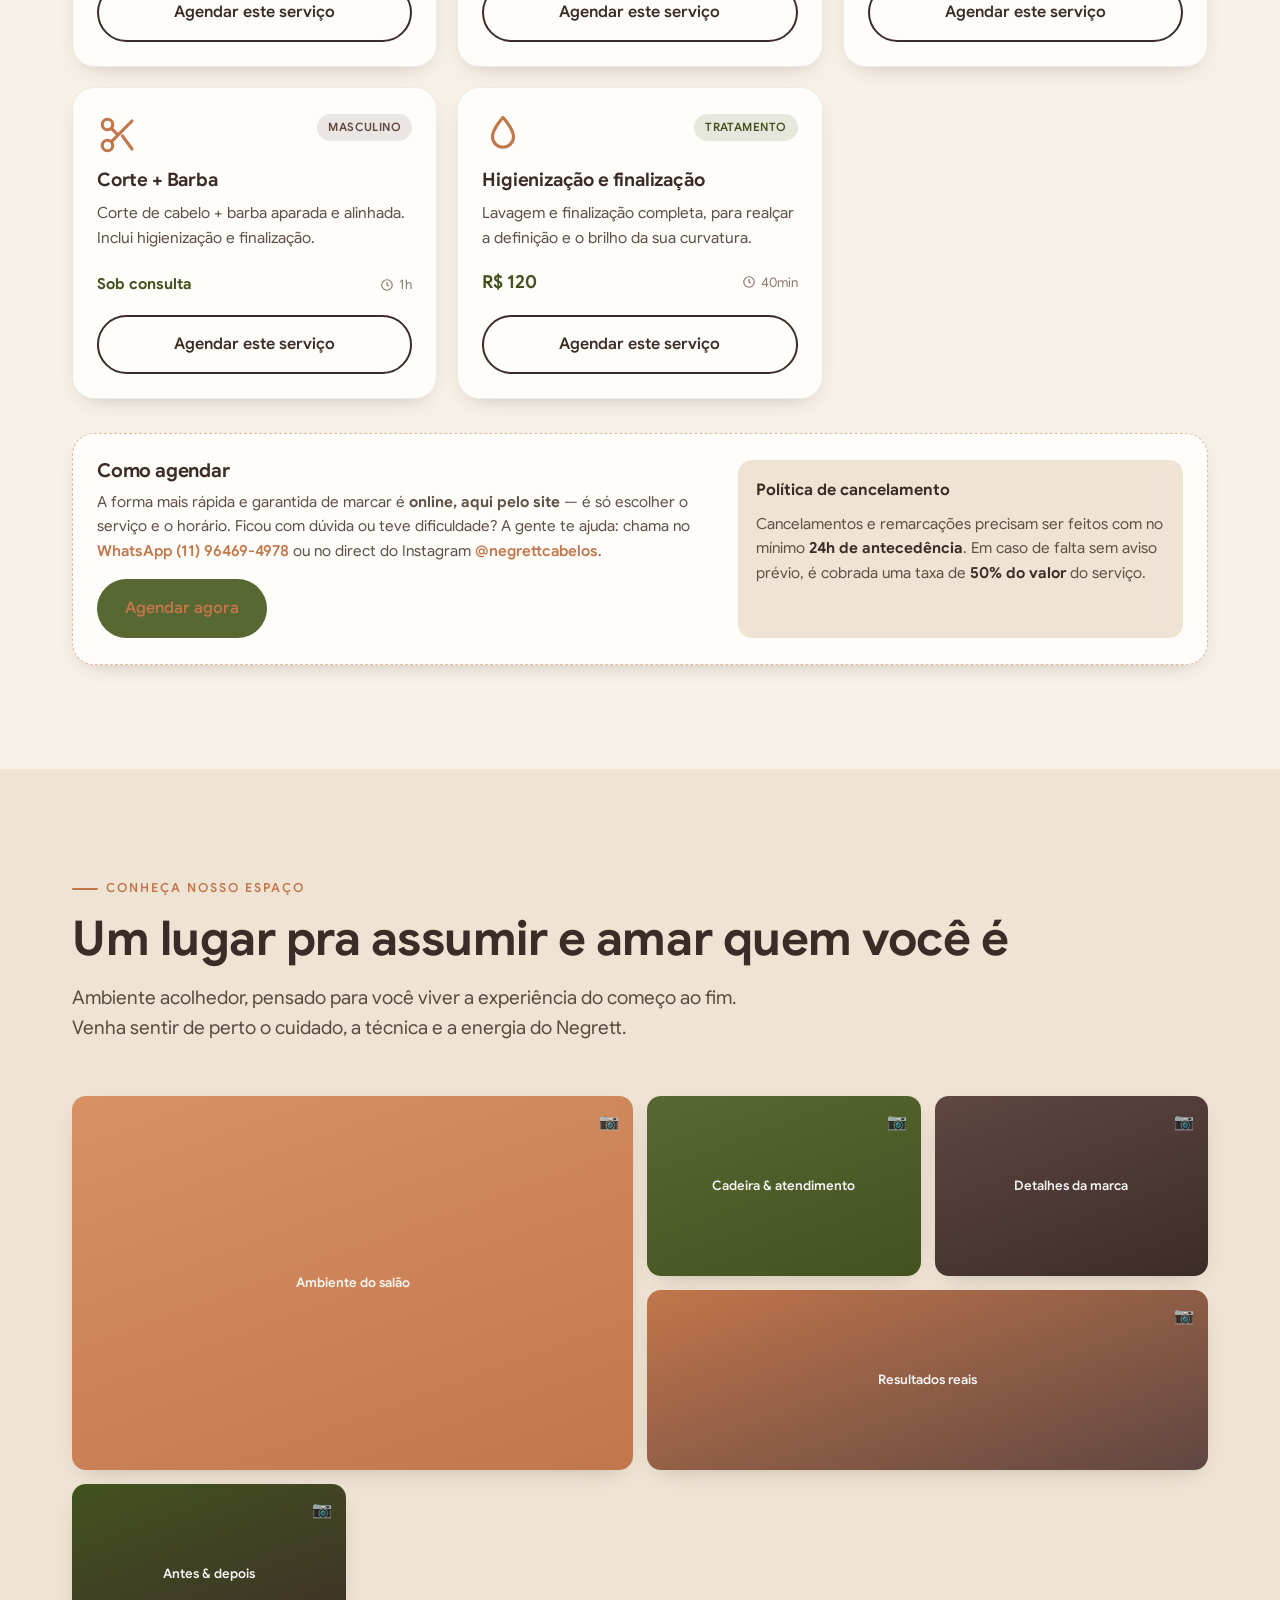
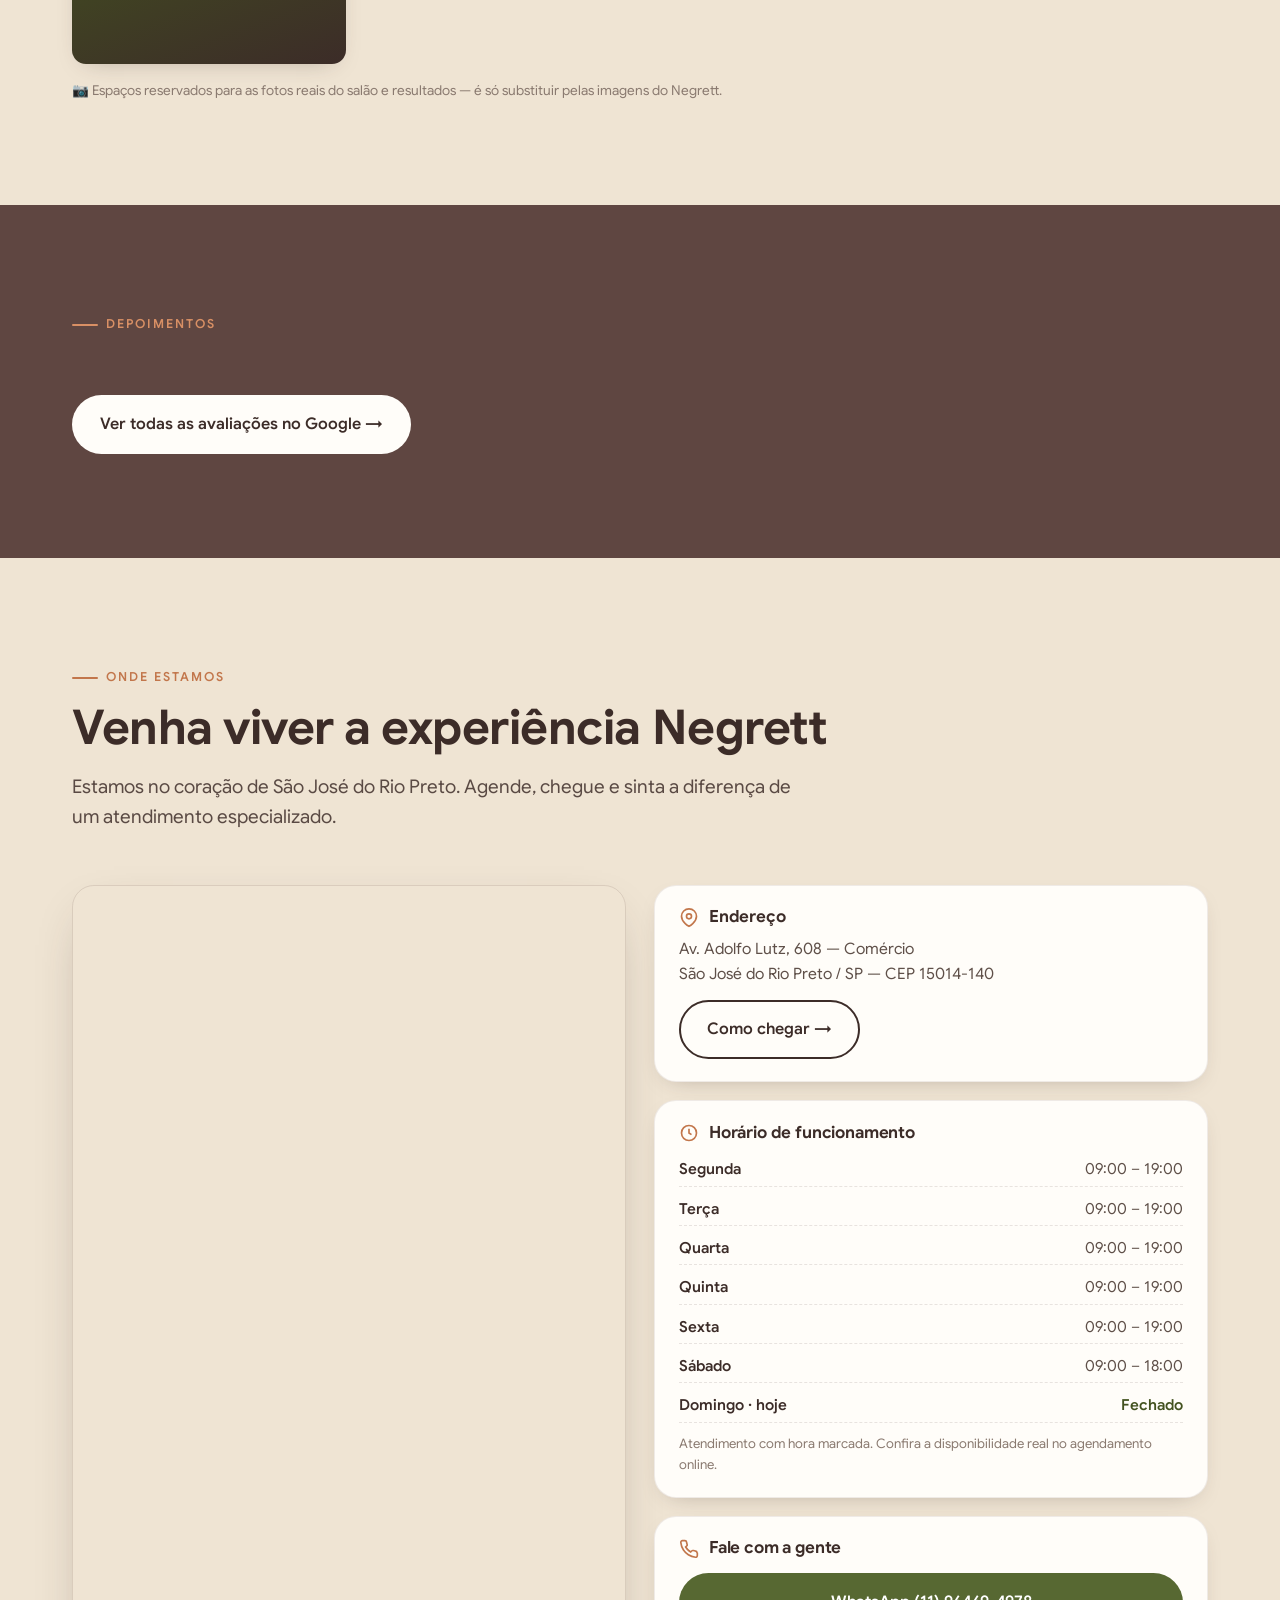
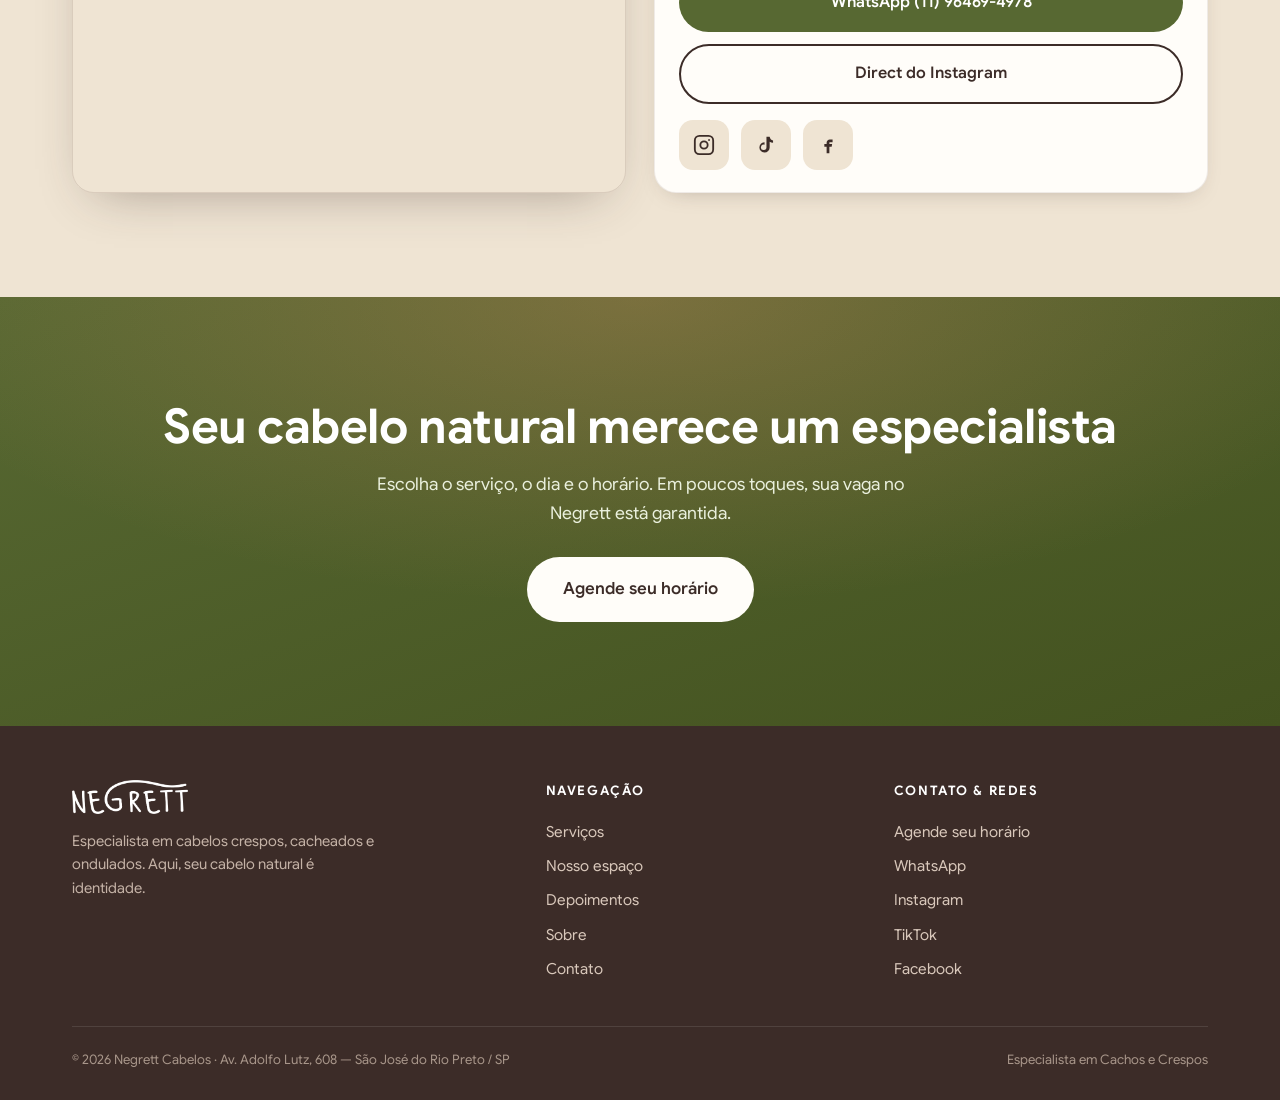
==== commit 8ce3cfbc: "descrição do ajuste" ====
--- a/index.html
+++ b/index.html
@@ -205,13 +205,11 @@
       <div class="reviews-head reveal">
         <div class="section-head" style="margin-bottom:0">
           <span class="eyebrow">Depoimentos</span>
-        </div>
-        <p> Confira o que as nossas clientes dizem sobre o Negrett Cabelos. </p>
-        <br> </br>
-      </div>
-    </div>
-
-    <!-- ============================================================
+          <br> </br>
+        </div>
+      </div>
+
+      <!-- ============================================================
          TRUSTINDEX — avaliações do Google que se atualizam sozinhas.
          COMO ATIVAR (feito uma única vez):
            1. Crie a conta grátis em https://www.trustindex.io e conecte
@@ -223,14 +221,14 @@
          Enquanto o ID estiver vazio, aparecem os depoimentos fixos abaixo.
          Assim que o ID for preenchido, o widget ao vivo entra no lugar.
     ============================================================ -->
-    <div id="tiWidget" class="reveal"></div>
-
-    <div class="reviews-grid" id="reviewsGrid"><!-- fallback: injetado via JS --></div>
-
-    <div style="margin-top:34px" class="reveal">
-      <a href="https://share.google/i2Ad7ywq1PzEAvUMZ" target="_blank" rel="noopener" class="btn btn--light">Ver todas
-        as avaliações no Google →</a>
-    </div>
+      <div id="tiWidget" class="reveal"></div>
+
+      <div class="reviews-grid" id="reviewsGrid"><!-- fallback: injetado via JS --></div>
+
+      <div style="margin-top:34px" class="reveal">
+        <a href="https://share.google/i2Ad7ywq1PzEAvUMZ" target="_blank" rel="noopener" class="btn btn--light">Ver todas
+          as avaliações no Google →</a>
+      </div>
     </div>
   </section>
 
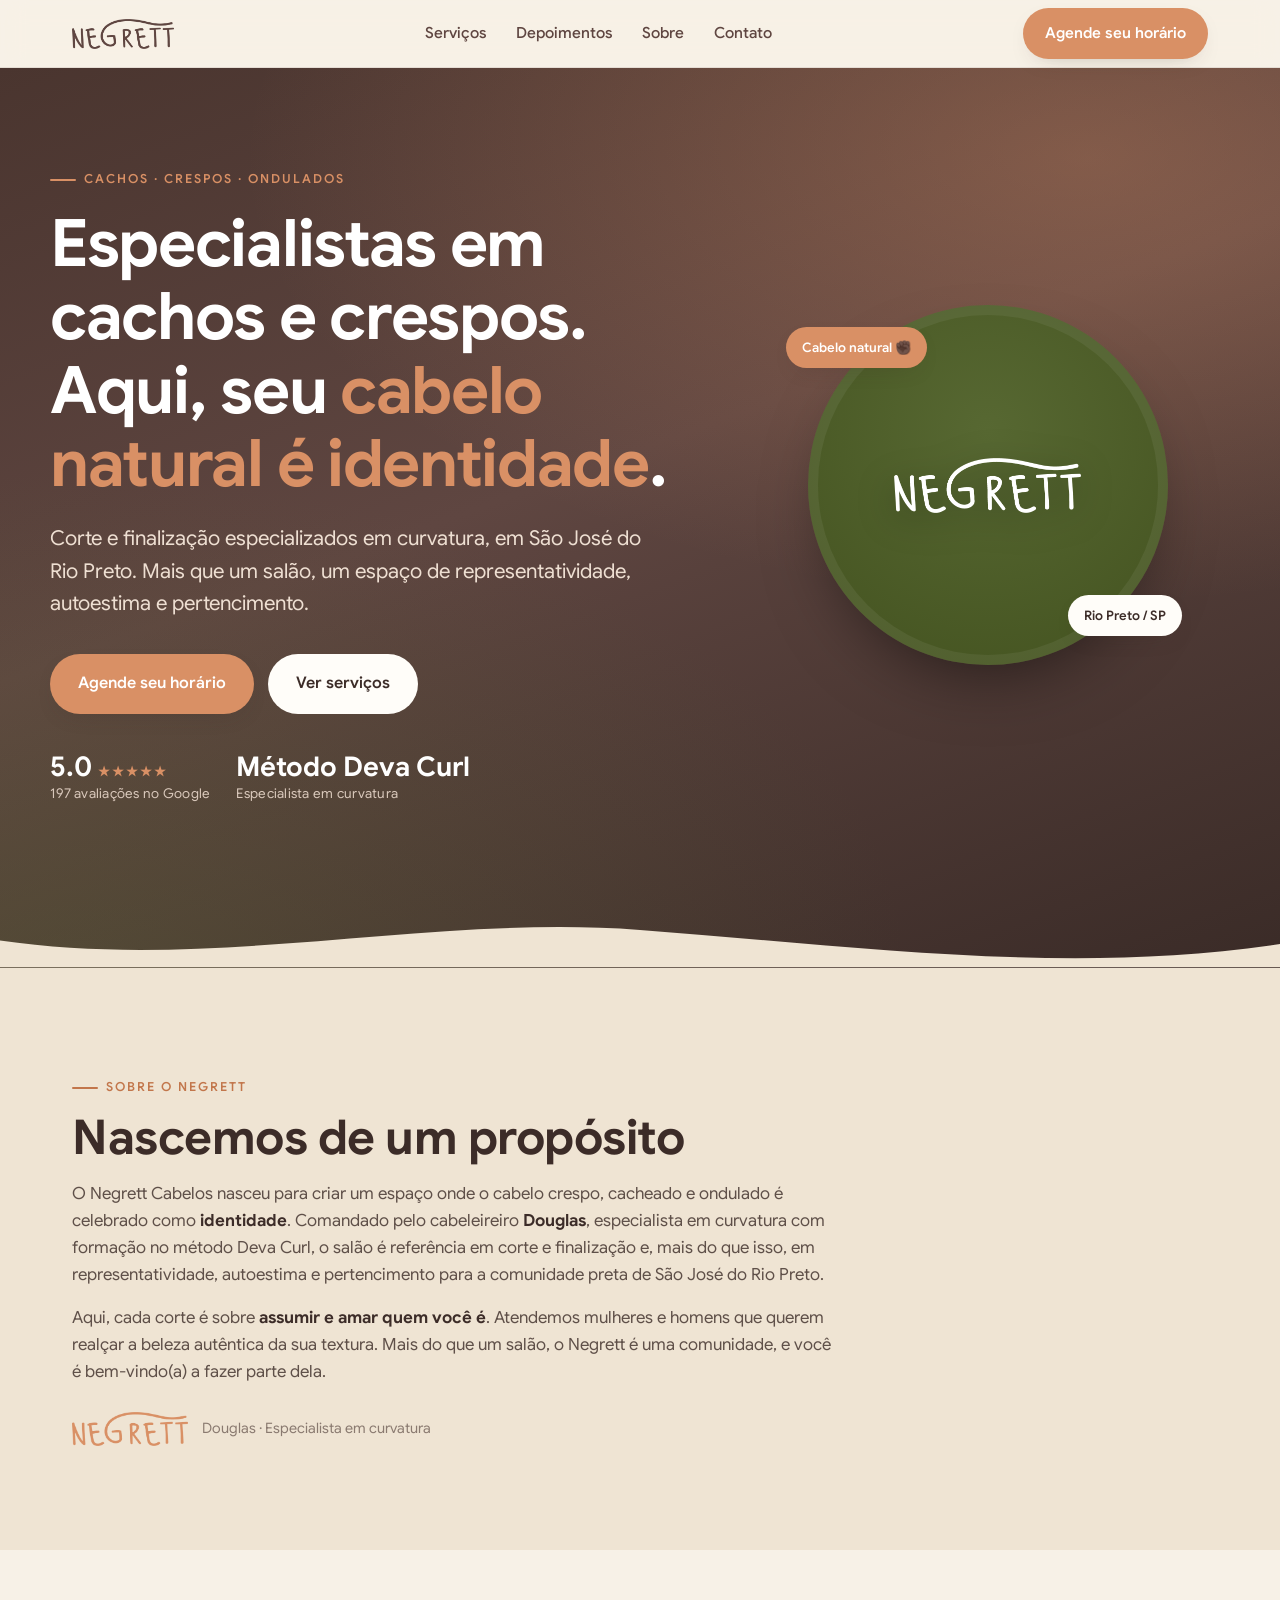
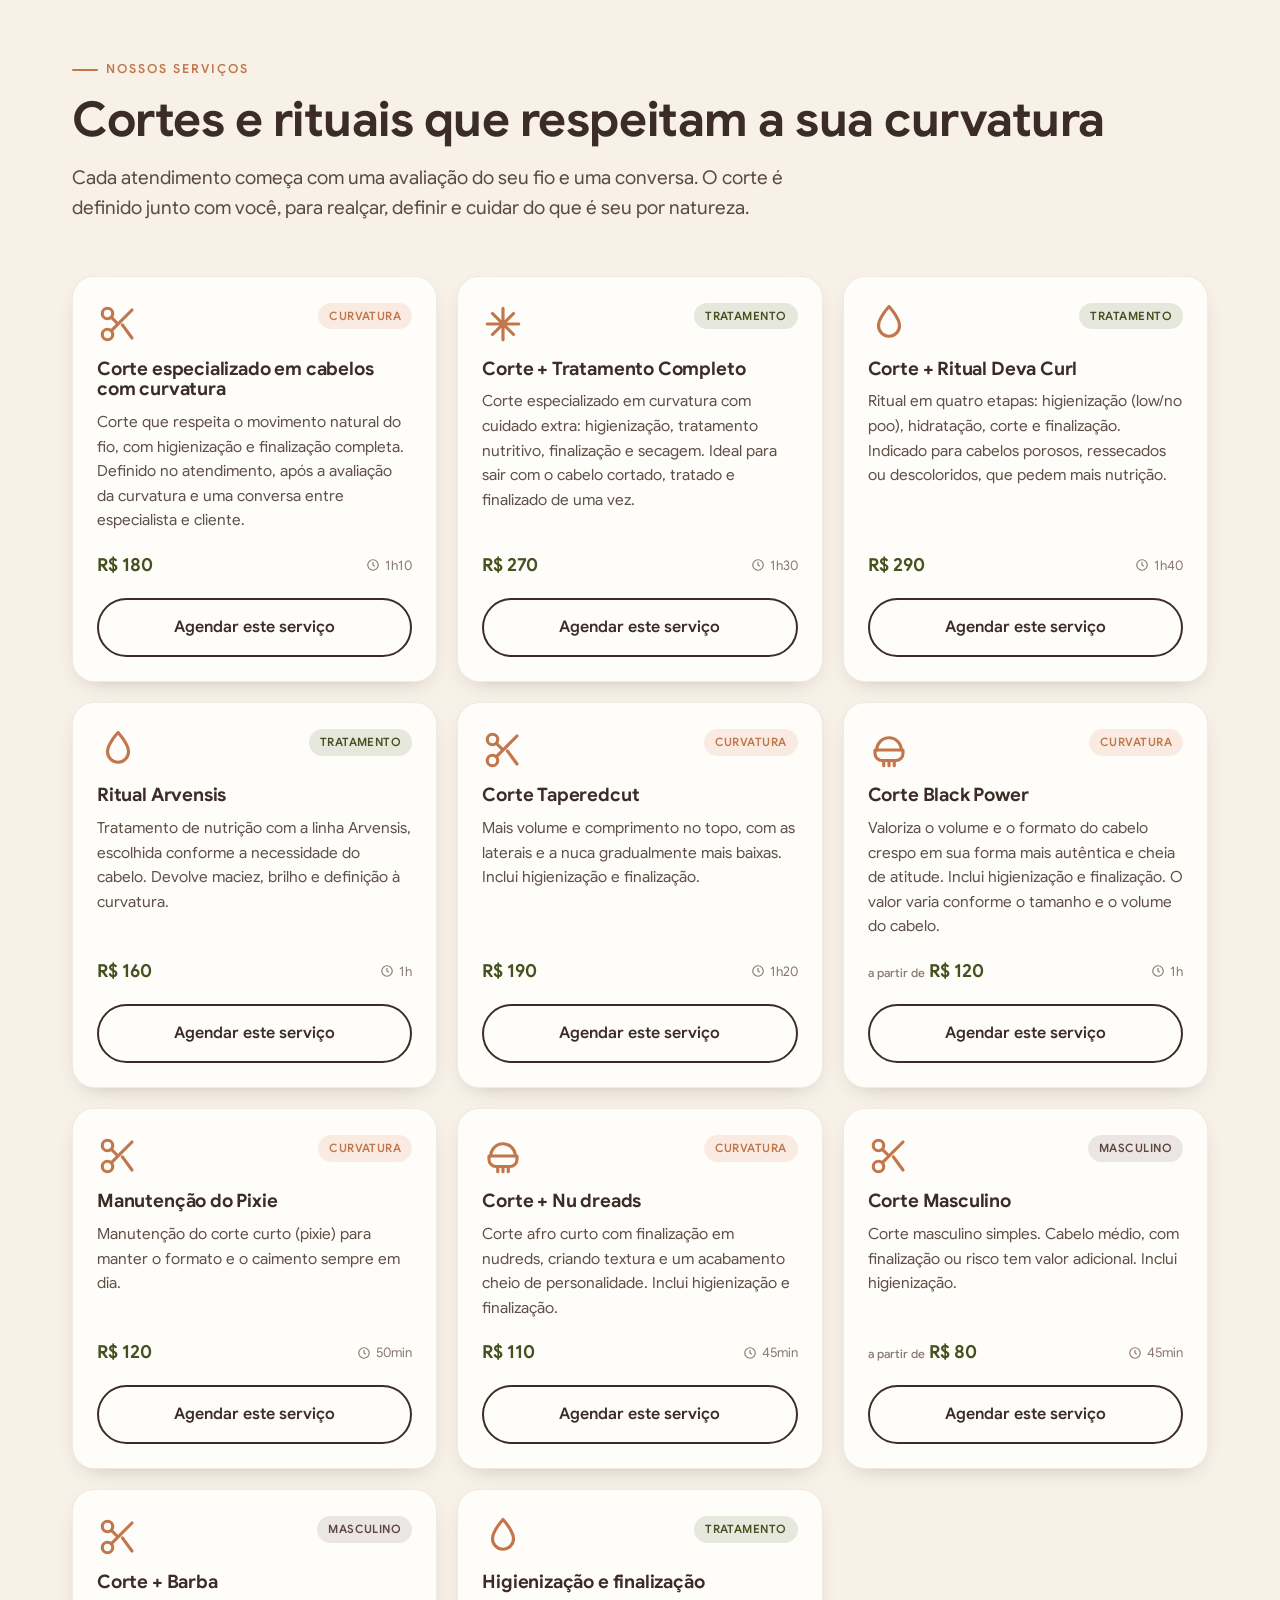
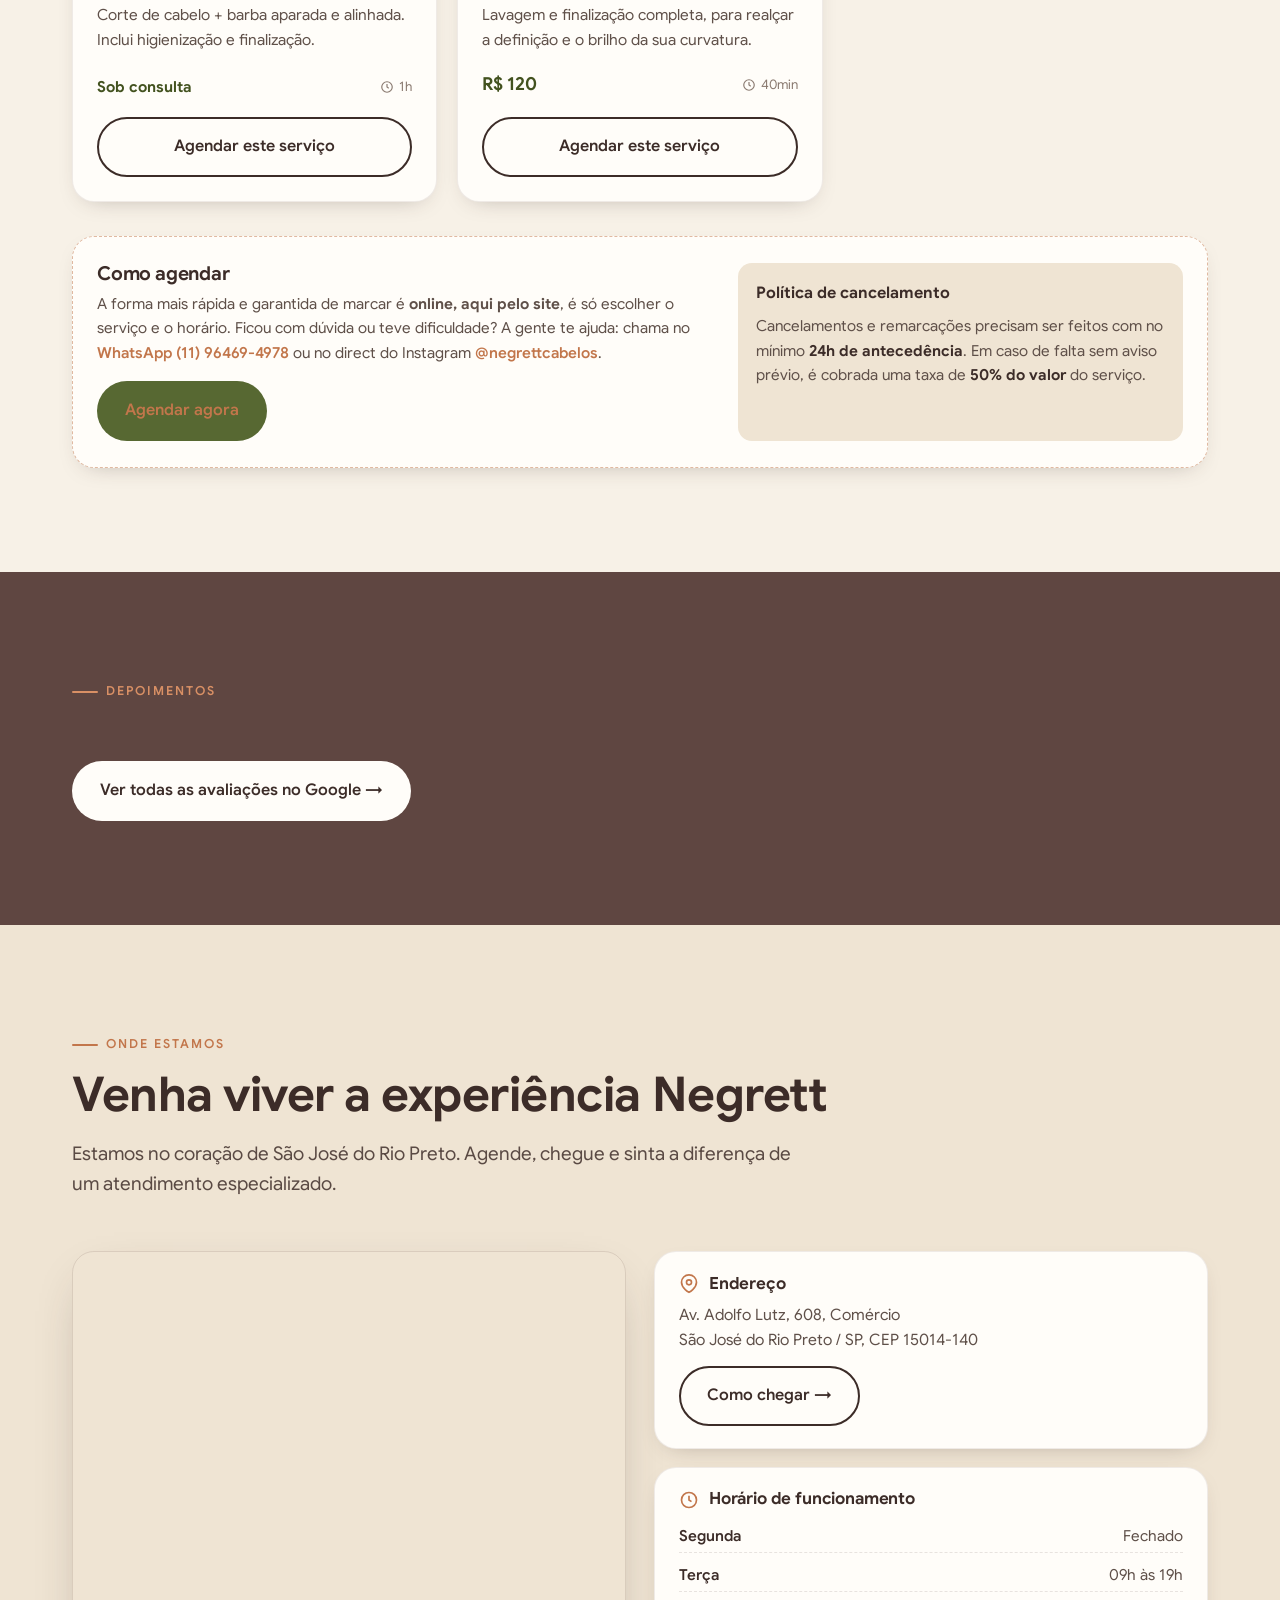
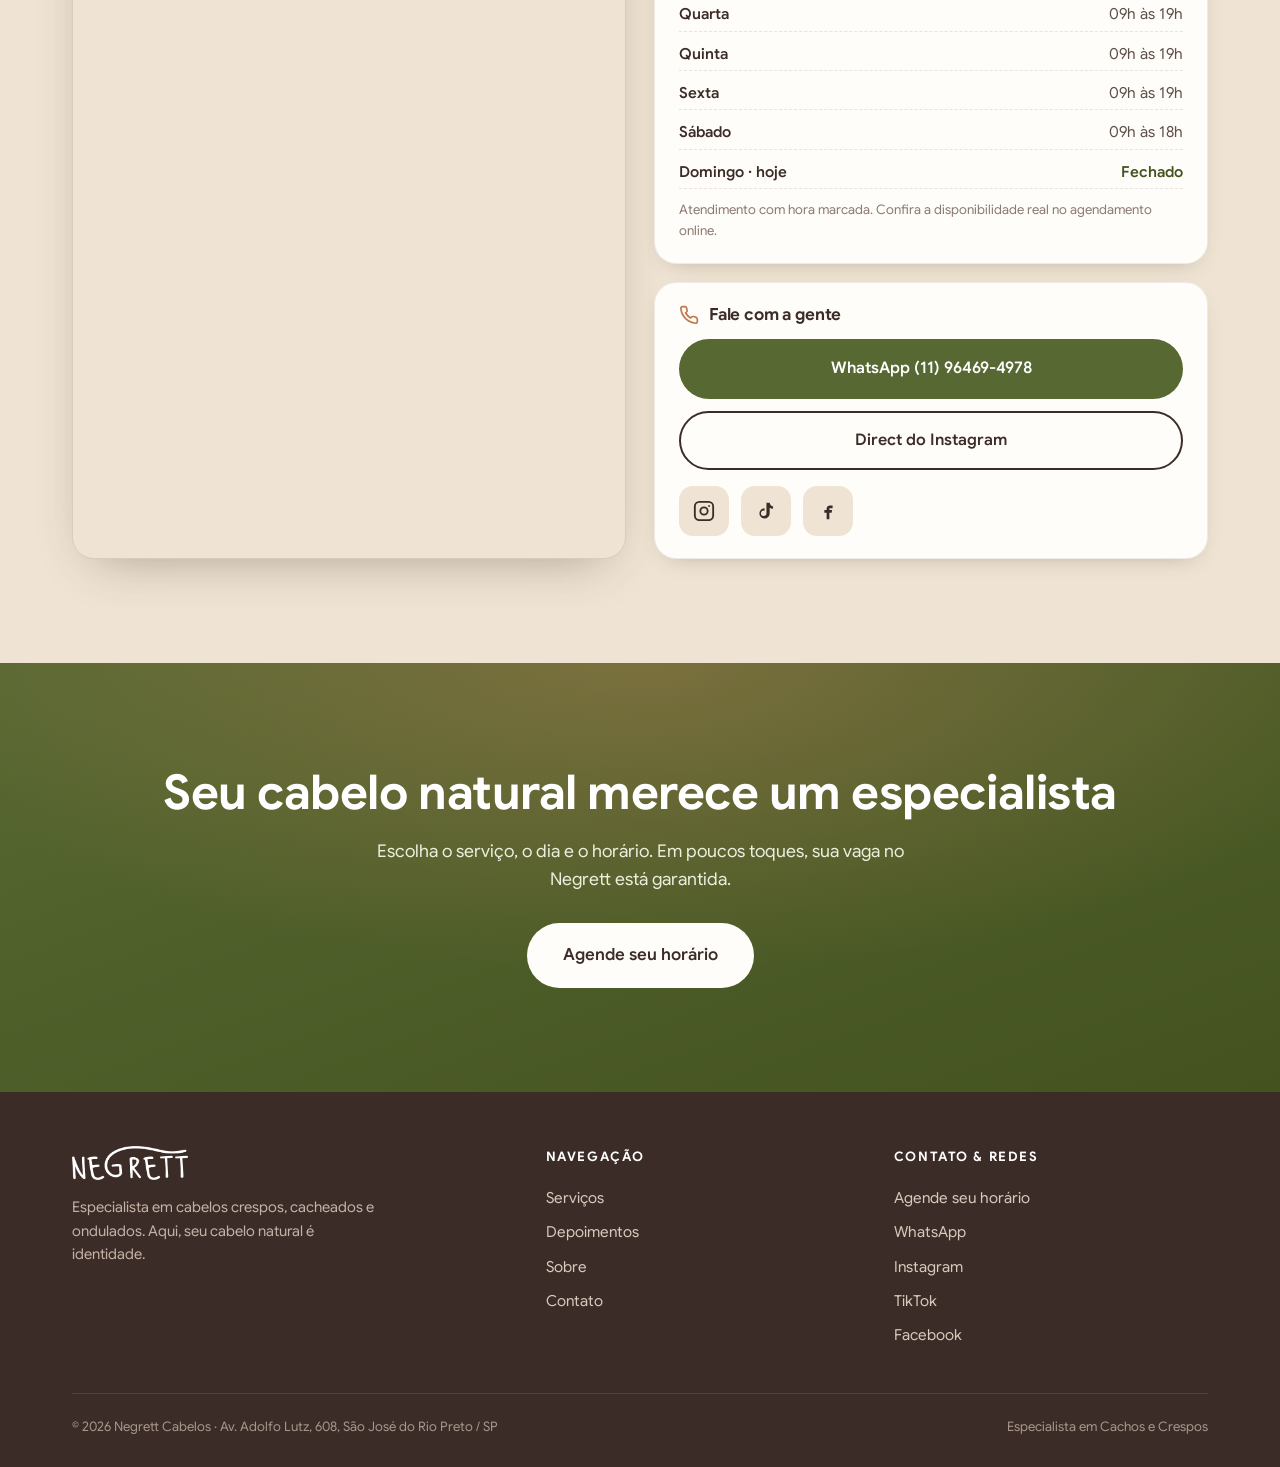
==== commit 2f5cbdef: "Horários reais, oculta seções de foto e remove travessões - Segunda fechado; Terça a Sexta 09h às 19" ====
--- a/index.html
+++ b/index.html
@@ -4,7 +4,7 @@
 <head>
   <meta charset="UTF-8" />
   <meta name="viewport" content="width=device-width, initial-scale=1" />
-  <title>Negrett Cabelos | Especialista em Cachos e Crespos — São José do Rio Preto</title>
+  <title>Negrett Cabelos | Especialista em Cachos e Crespos, São José do Rio Preto</title>
   <meta name="description"
     content="Salão especialista em cabelos crespos, cacheados e ondulados em São José do Rio Preto. Corte e finalização com o especialista Douglas. Agende online." />
   <meta name="theme-color" content="#5F4641" />
@@ -15,7 +15,7 @@
   <meta property="og:type" content="business.business" />
   <meta property="og:title" content="Negrett Cabelos | Especialista em Cachos e Crespos" />
   <meta property="og:description"
-    content="Aqui, seu cabelo natural é identidade. Corte e finalização especializados em curvatura com o especialista Douglas — São José do Rio Preto. Agende online." />
+    content="Aqui, seu cabelo natural é identidade. Corte e finalização especializados em curvatura com o especialista Douglas, São José do Rio Preto. Agende online." />
   <meta property="og:locale" content="pt_BR" />
   <meta property="og:image" content="assets/img/avatar.png" />
 
@@ -63,7 +63,7 @@
   <!-- ================= HEADER ================= -->
   <header class="header" id="header">
     <div class="container">
-      <a href="#inicio" class="brand" aria-label="Negrett Cabelos — início">
+      <a href="#inicio" class="brand" aria-label="Negrett Cabelos, início">
         <img src="assets/img/logo-brown.png" alt="Negrett Cabelos" />
       </a>
       <nav class="nav" id="nav" aria-label="Navegação principal">
@@ -123,19 +123,19 @@
     <div class="container">
       <div class="about">
         <figure class="about__photo reveal">
-          <img src="assets/img/garfo-black.png" alt="Ícone Negrett — pente garfo afro" />
+          <img src="assets/img/garfo-black.png" alt="Ícone Negrett, pente garfo afro" />
           <figcaption>📷 Espaço para a foto do Douglas</figcaption>
         </figure>
         <div class="about__text reveal">
           <span class="eyebrow">Sobre o Negrett</span>
           <h2 class="section-title" style="margin-bottom:8px">Nascemos de um propósito</h2>
           <p>O Negrett Cabelos nasceu para criar um espaço onde o cabelo crespo, cacheado e ondulado é celebrado como
-            <strong>identidade</strong>. Comandado pelo cabeleireiro <strong>Douglas</strong> — especialista em
-            curvatura com formação no método Deva Curl —, o salão é referência em corte e finalização e, mais do que
+            <strong>identidade</strong>. Comandado pelo cabeleireiro <strong>Douglas</strong>, especialista em
+            curvatura com formação no método Deva Curl, o salão é referência em corte e finalização e, mais do que
             isso, em representatividade, autoestima e pertencimento para a comunidade preta de São José do Rio Preto.
           </p>
           <p>Aqui, cada corte é sobre <strong>assumir e amar quem você é</strong>. Atendemos mulheres e homens que
-            querem realçar a beleza autêntica da sua textura. Mais do que um salão, o Negrett é uma comunidade — e você
+            querem realçar a beleza autêntica da sua textura. Mais do que um salão, o Negrett é uma comunidade, e você
             é bem-vindo(a) a fazer parte dela.</p>
           <div class="about__sign">
             <img src="assets/img/logo-terracota.png" alt="Negrett" />
@@ -153,7 +153,7 @@
         <span class="eyebrow">Nossos serviços</span>
         <h2 class="section-title">Cortes e rituais que respeitam a sua curvatura</h2>
         <p class="section-lead">Cada atendimento começa com uma avaliação do seu fio e uma conversa. O corte é definido
-          junto com você — para realçar, definir e cuidar do que é seu por natureza.</p>
+          junto com você, para realçar, definir e cuidar do que é seu por natureza.</p>
       </div>
 
       <div class="services-grid" id="servicesGrid"><!-- cards injetados via JS --></div>
@@ -162,7 +162,7 @@
       <div class="notice reveal">
         <div>
           <h3>Como agendar</h3>
-          <p>A forma mais rápida e garantida de marcar é <strong>online, aqui pelo site</strong> — é só escolher o
+          <p>A forma mais rápida e garantida de marcar é <strong>online, aqui pelo site</strong>, é só escolher o
             serviço e o horário. Ficou com dúvida ou teve dificuldade? A gente te ajuda: chama no <a
               href="https://wa.me/5511964694978" target="_blank" rel="noopener">WhatsApp (11) 96469-4978</a> ou no
             direct do Instagram <a href="https://www.instagram.com/negrettcabelos/" target="_blank"
@@ -194,7 +194,7 @@
         <div class="gallery__item g4"><span>Resultados reais</span></div>
         <div class="gallery__item g5"><span>Antes &amp; depois</span></div>
       </div>
-      <p class="gallery__note reveal">📷 Espaços reservados para as fotos reais do salão e resultados — é só substituir
+      <p class="gallery__note reveal">📷 Espaços reservados para as fotos reais do salão e resultados, é só substituir
         pelas imagens do Negrett.</p>
     </div>
   </section>
@@ -210,7 +210,7 @@
       </div>
 
       <!-- ============================================================
-         TRUSTINDEX — avaliações do Google que se atualizam sozinhas.
+         TRUSTINDEX, avaliações do Google que se atualizam sozinhas.
          COMO ATIVAR (feito uma única vez):
            1. Crie a conta grátis em https://www.trustindex.io e conecte
               o Google Meu Negócio do Negrett.
@@ -244,7 +244,7 @@
 
       <div class="contact reveal">
         <div class="contact__map">
-          <iframe title="Mapa — Negrett Cabelos"
+          <iframe title="Mapa, Negrett Cabelos"
             src="https://maps.google.com/maps?q=Av.%20Adolfo%20Lutz%20608%2C%20S%C3%A3o%20Jos%C3%A9%20do%20Rio%20Preto%2C%20SP%2C%2015014-140&t=&z=16&ie=UTF8&iwloc=&output=embed"
             loading="lazy" referrerpolicy="no-referrer-when-downgrade"></iframe>
         </div>
@@ -258,7 +258,7 @@
               </svg>
               Endereço
             </h3>
-            <p>Av. Adolfo Lutz, 608 — Comércio<br>São José do Rio Preto / SP — CEP 15014-140</p>
+            <p>Av. Adolfo Lutz, 608, Comércio<br>São José do Rio Preto / SP, CEP 15014-140</p>
             <a href="https://maps.google.com/maps?q=Av.+Adolfo+Lutz+608,+São+José+do+Rio+Preto,+SP" target="_blank"
               rel="noopener" class="btn btn--ghost" style="margin-top:14px">Como chegar →</a>
           </div>
@@ -354,7 +354,7 @@
         </div>
       </div>
       <div class="footer__bottom">
-        <span>© <span id="year"></span> Negrett Cabelos · Av. Adolfo Lutz, 608 — São José do Rio Preto / SP</span>
+        <span>© <span id="year"></span> Negrett Cabelos · Av. Adolfo Lutz, 608, São José do Rio Preto / SP</span>
         <span>Especialista em Cachos e Crespos</span>
       </div>
     </div>
--- a/assets/styles.css
+++ b/assets/styles.css
@@ -290,6 +290,10 @@
 .about__sign { margin-top: 26px; display: flex; align-items: center; gap: 14px; }
 .about__sign img { height: 34px; }
 .about__sign span { font-size: .9rem; color: #8a7a70; }
+/* util: ocultar elementos (seções/fotos ainda sem imagem) */
+[hidden] { display: none !important; }
+/* seção "Sobre" sem a foto: texto ocupa a largura toda */
+.about--no-photo { grid-template-columns: 1fr; max-width: 760px; }
 
 /* ============================================================
    CONTATO / LOCALIZAÇÃO
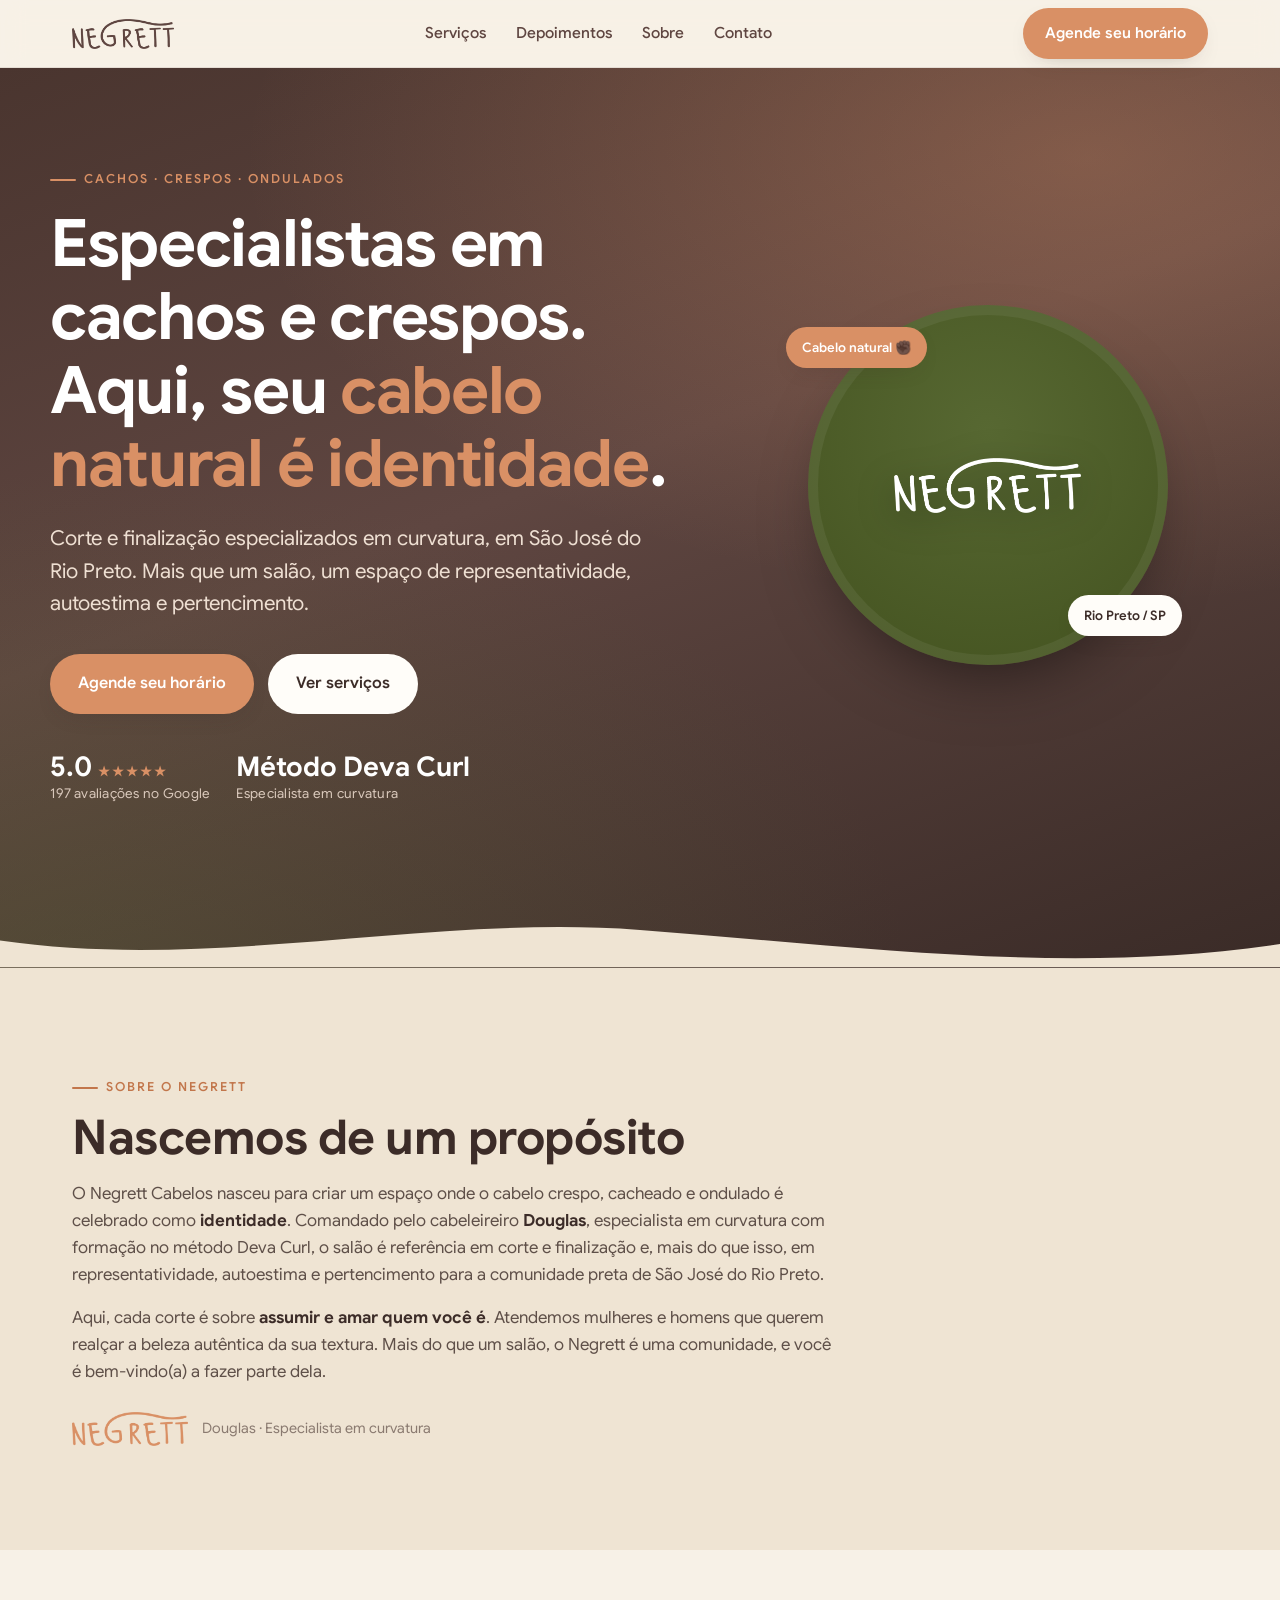
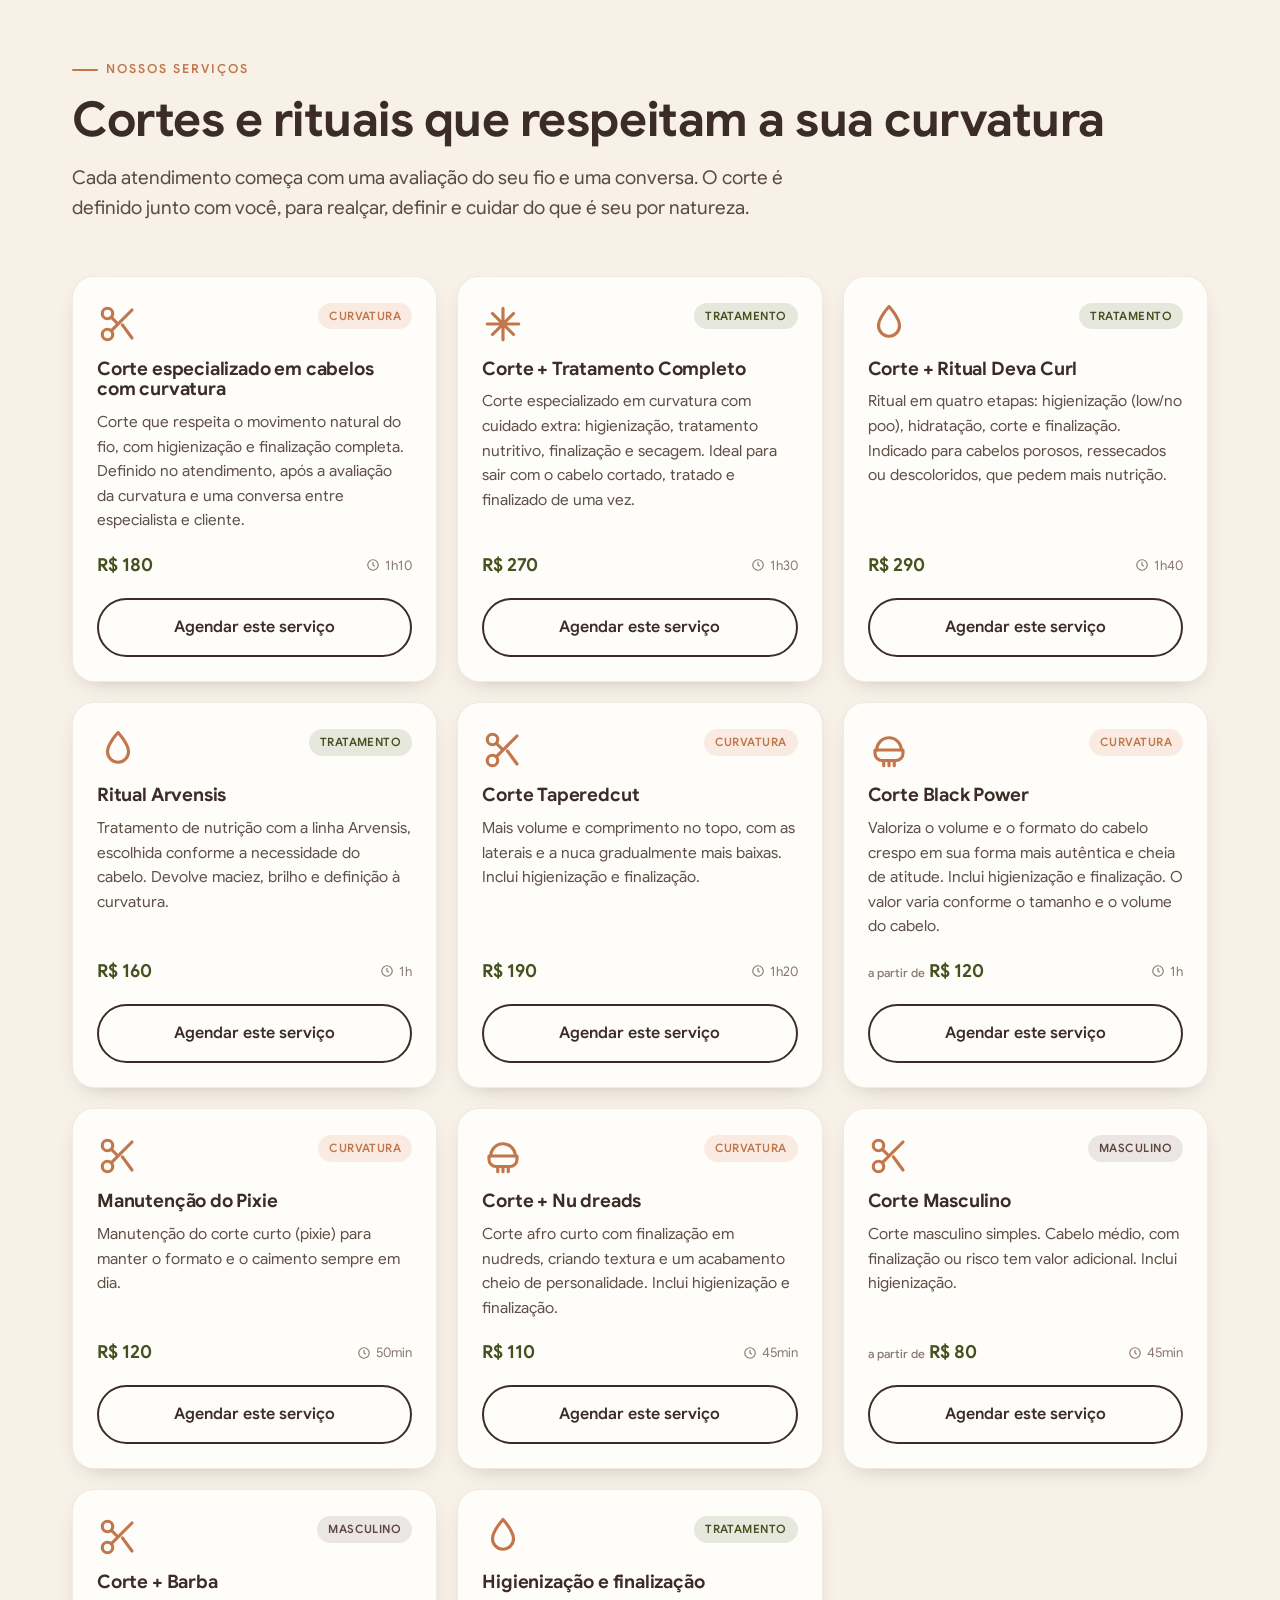
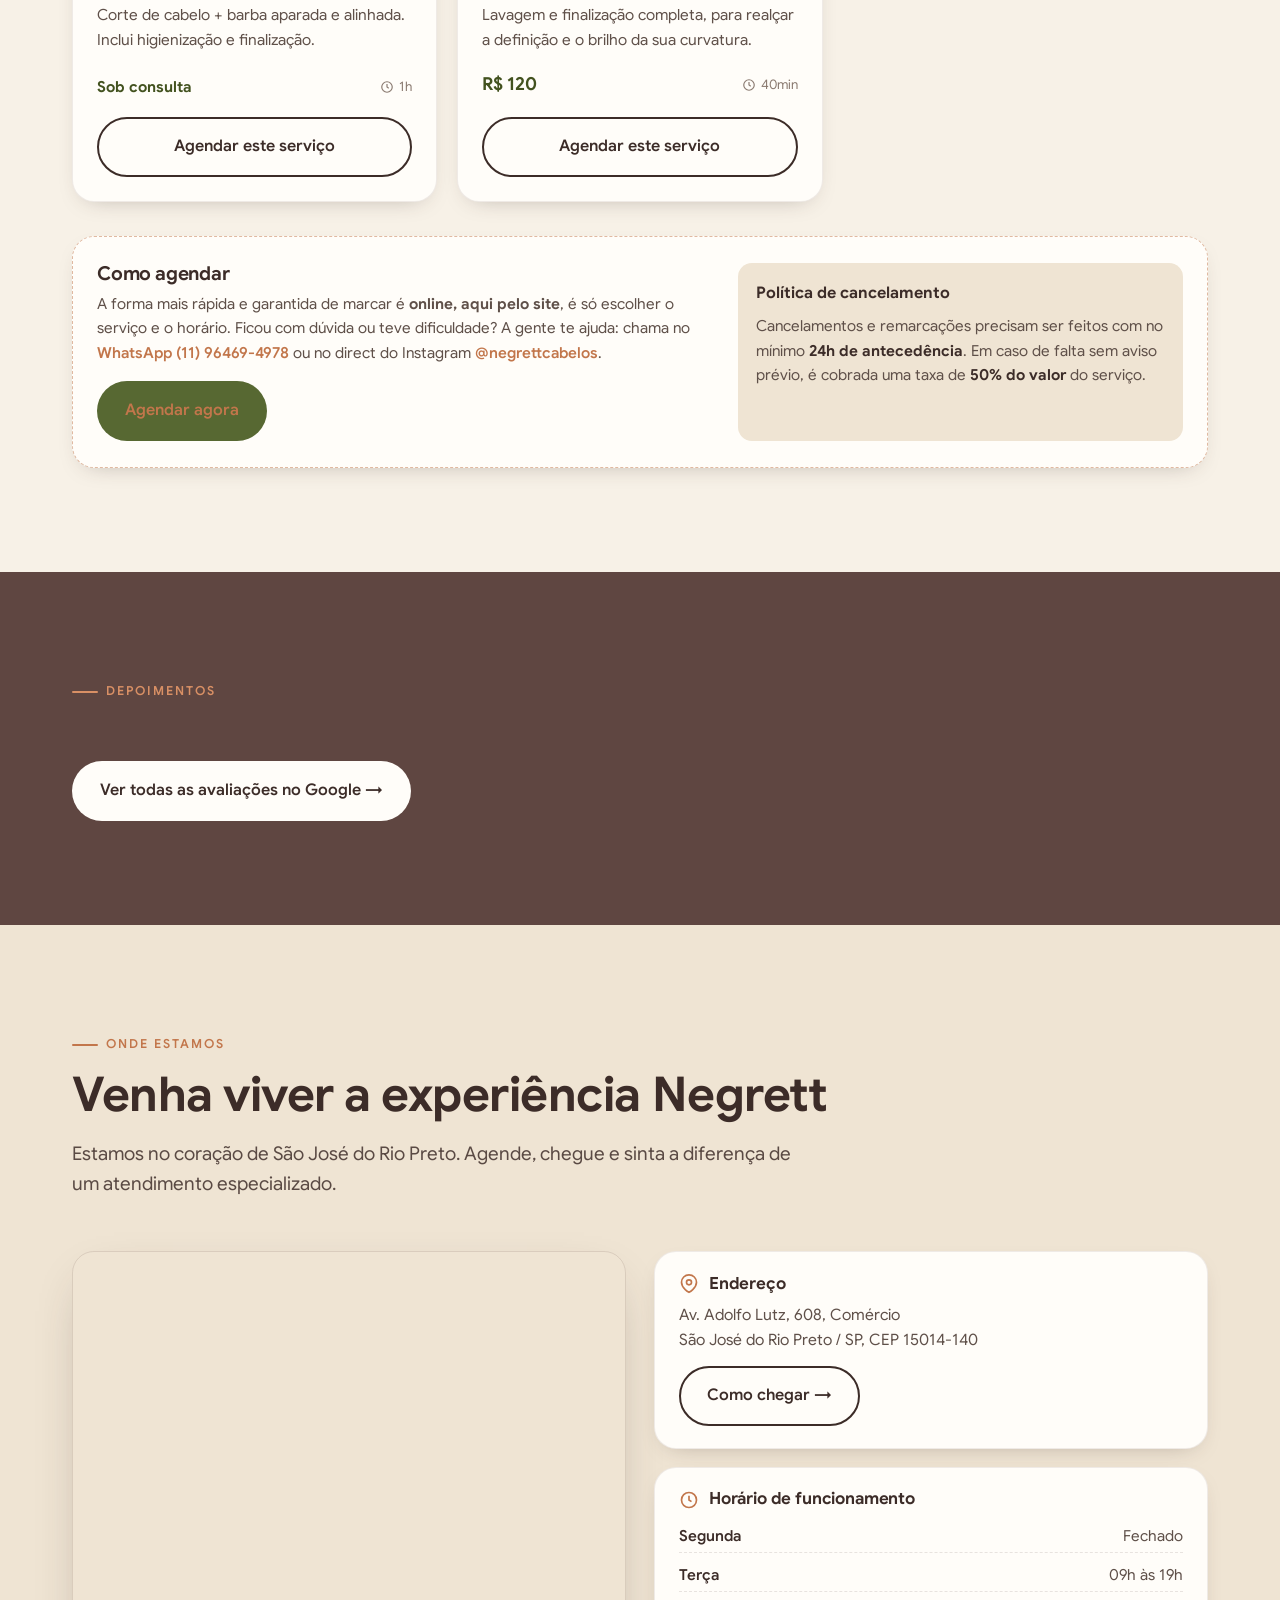
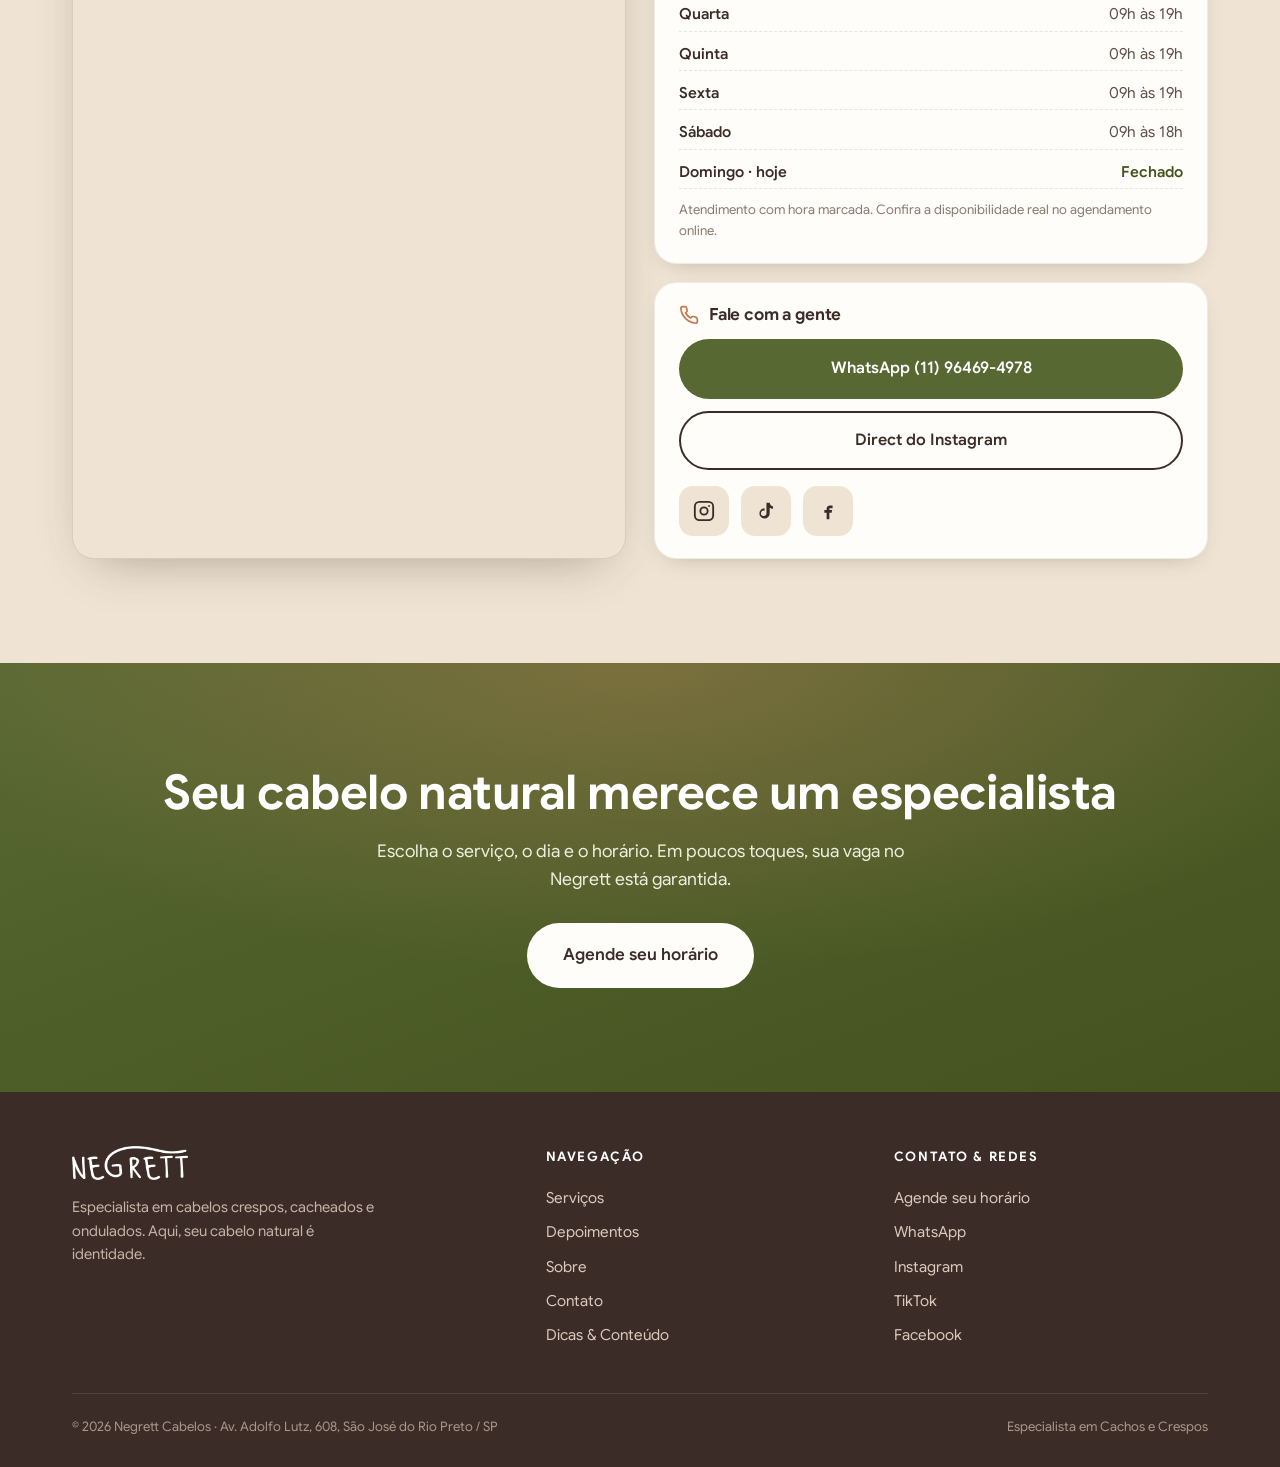
==== commit c405ec74: "SEO: fundação técnica + blog com primeiro artigo - canonical, og:url e JSON-LD apontando para o domí" ====
--- a/index.html
+++ b/index.html
@@ -8,16 +8,19 @@
   <meta name="description"
     content="Salão especialista em cabelos crespos, cacheados e ondulados em São José do Rio Preto. Corte e finalização com o especialista Douglas. Agende online." />
   <meta name="theme-color" content="#5F4641" />
-  <link rel="icon" type="image/png" href="assets/img/avatar.png" />
-  <link rel="apple-touch-icon" href="assets/img/avatar.png" />
+  <link rel="canonical" href="https://www.negrettcabelos.com.br/" />
+  <link rel="icon" type="image/png" href="/assets/img/avatar.png" />
+  <link rel="apple-touch-icon" href="/assets/img/avatar.png" />
 
   <!-- Open Graph -->
   <meta property="og:type" content="business.business" />
+  <meta property="og:site_name" content="Negrett Cabelos" />
+  <meta property="og:url" content="https://www.negrettcabelos.com.br/" />
   <meta property="og:title" content="Negrett Cabelos | Especialista em Cachos e Crespos" />
   <meta property="og:description"
     content="Aqui, seu cabelo natural é identidade. Corte e finalização especializados em curvatura com o especialista Douglas, São José do Rio Preto. Agende online." />
   <meta property="og:locale" content="pt_BR" />
-  <meta property="og:image" content="assets/img/avatar.png" />
+  <meta property="og:image" content="https://www.negrettcabelos.com.br/assets/img/avatar.png" />
 
   <link rel="preload" href="assets/fonts/GoogleSans-Regular.ttf" as="font" type="font/ttf" crossorigin />
   <link rel="stylesheet" href="assets/styles.css" />
@@ -29,8 +32,8 @@
   "@type": "HairSalon",
   "name": "Negrett Cabelos",
   "description": "Salão especialista em cabelos crespos, cacheados e ondulados em São José do Rio Preto. Corte e finalização com o especialista Douglas.",
-  "image": "assets/img/avatar.png",
-  "url": "",
+  "image": "https://www.negrettcabelos.com.br/assets/img/avatar.png",
+  "url": "https://www.negrettcabelos.com.br/",
   "telephone": "+55 11 96469-4978",
   "priceRange": "R$$",
   "address": {
@@ -42,6 +45,10 @@
     "addressCountry": "BR"
   },
   "geo": { "@type": "GeoCoordinates", "latitude": "-20.8113", "longitude": "-49.3758" },
+  "openingHoursSpecification": [
+    { "@type": "OpeningHoursSpecification", "dayOfWeek": ["Tuesday","Wednesday","Thursday","Friday"], "opens": "09:00", "closes": "19:00" },
+    { "@type": "OpeningHoursSpecification", "dayOfWeek": "Saturday", "opens": "09:00", "closes": "18:00" }
+  ],
   "sameAs": [
     "https://www.instagram.com/negrettcabelos/",
     "https://www.tiktok.com/@negrettc",
@@ -343,6 +350,7 @@
           <a href="#depoimentos">Depoimentos</a>
           <a href="#sobre">Sobre</a>
           <a href="#contato">Contato</a>
+          <a href="/blog/">Dicas &amp; Conteúdo</a>
         </div>
         <div>
           <h4>Contato &amp; redes</h4>
--- a/assets/styles.css
+++ b/assets/styles.css
@@ -406,3 +406,73 @@
   * { scroll-behavior: auto !important; }
   .reveal { transition: none; opacity: 1; transform: none; }
 }
+
+/* ============================================================
+   BLOG (índice + artigos)
+   ============================================================ */
+.blog-hero {
+  background:
+    radial-gradient(120% 90% at 85% 10%, rgba(217,144,101,.30), transparent 55%),
+    linear-gradient(160deg, #4a352f 0%, var(--brown) 55%, #3a2b27 100%);
+  color: #fff; padding: clamp(48px, 8vw, 84px) 0 clamp(40px, 6vw, 64px);
+}
+.blog-hero h1 { font-size: clamp(2rem, 5.5vw, 3rem); color: #fff; margin-top: 12px; }
+.blog-hero p { color: #EEDFD2; margin-top: 14px; max-width: 60ch; font-size: 1.08rem; }
+
+/* Breadcrumb */
+.crumbs { font-size: .86rem; color: #C9B8AB; }
+.crumbs a { color: #EEDFD2; }
+.crumbs a:hover { color: var(--terracota); }
+.crumbs span { opacity: .6; margin: 0 6px; }
+
+/* Índice de posts */
+.posts-grid { display: grid; grid-template-columns: repeat(auto-fill, minmax(300px, 1fr)); gap: 22px; }
+.post-card {
+  display: flex; flex-direction: column; background: var(--white); border-radius: var(--radius);
+  overflow: hidden; border: 1px solid rgba(95,70,65,.1); box-shadow: var(--shadow-sm);
+  transition: transform .2s ease, box-shadow .2s ease;
+}
+.post-card:hover { transform: translateY(-4px); box-shadow: var(--shadow); }
+.post-card__thumb { aspect-ratio: 16/9; display: grid; place-items: center; color: #fff; padding: 18px; text-align: center; }
+.post-card__thumb.t1 { background: linear-gradient(160deg, var(--terracota), var(--terracota-dark)); }
+.post-card__thumb.t2 { background: linear-gradient(160deg, var(--green), var(--green-dark)); }
+.post-card__thumb.t3 { background: linear-gradient(160deg, var(--brown), var(--brown-dark)); }
+.post-card__thumb span { font-weight: 700; font-size: 1.05rem; }
+.post-card__body { padding: 22px 22px 24px; display: flex; flex-direction: column; flex: 1; }
+.post-card__cat { font-size: .74rem; font-weight: 600; letter-spacing: .08em; text-transform: uppercase; color: var(--terracota-dark); }
+.post-card h2 { font-size: 1.18rem; color: var(--brown-dark); margin: 8px 0 10px; line-height: 1.25; }
+.post-card p { font-size: .95rem; color: #5f5049; flex: 1; }
+.post-card a.more { margin-top: 16px; font-weight: 600; color: var(--green-dark); }
+.post-card a.more:hover { color: var(--terracota-dark); }
+
+/* Artigo */
+.post { padding: clamp(40px, 6vw, 72px) 0; }
+.post__wrap { max-width: 760px; margin-inline: auto; }
+.post__meta { font-size: .86rem; color: #8a7a70; margin-bottom: 22px; display: flex; gap: 14px; flex-wrap: wrap; }
+.prose { color: #40332e; font-size: 1.09rem; line-height: 1.75; }
+.prose > p { margin: 0 0 20px; }
+.prose h2 { font-size: clamp(1.4rem, 3.4vw, 1.8rem); color: var(--brown-dark); margin: 40px 0 14px; }
+.prose h3 { font-size: 1.22rem; color: var(--brown-dark); margin: 28px 0 10px; }
+.prose ul, .prose ol { margin: 0 0 20px; padding-left: 1.3em; }
+.prose li { margin-bottom: 9px; }
+.prose strong { color: var(--brown-dark); }
+.prose a { color: var(--terracota-dark); font-weight: 600; text-decoration: underline; text-underline-offset: 3px; }
+.prose blockquote {
+  margin: 26px 0; padding: 16px 22px; border-left: 4px solid var(--terracota);
+  background: var(--cream-2); border-radius: 0 14px 14px 0; font-size: 1.08rem; color: #4a3b35;
+}
+.prose img { border-radius: var(--radius-sm); margin: 24px 0; }
+.prose .faq { margin-top: 10px; }
+.prose .faq h3 { margin-top: 22px; }
+
+/* CTA dentro/fim do artigo */
+.post-cta {
+  margin: 44px 0 0; padding: 30px; border-radius: var(--radius); text-align: center;
+  background: radial-gradient(100% 120% at 50% 0%, rgba(217,144,101,.28), transparent 60%),
+    linear-gradient(160deg, var(--green) 0%, var(--green-dark) 100%); color: #fff;
+}
+.post-cta h3 { color: #fff; font-size: 1.4rem; }
+.post-cta p { color: #EAF0DD; margin: 10px auto 20px; max-width: 46ch; }
+
+.post-share { margin-top: 30px; font-size: .9rem; color: #8a7a70; }
+.post-nav { margin-top: 40px; padding-top: 22px; border-top: 1px solid rgba(95,70,65,.14); }
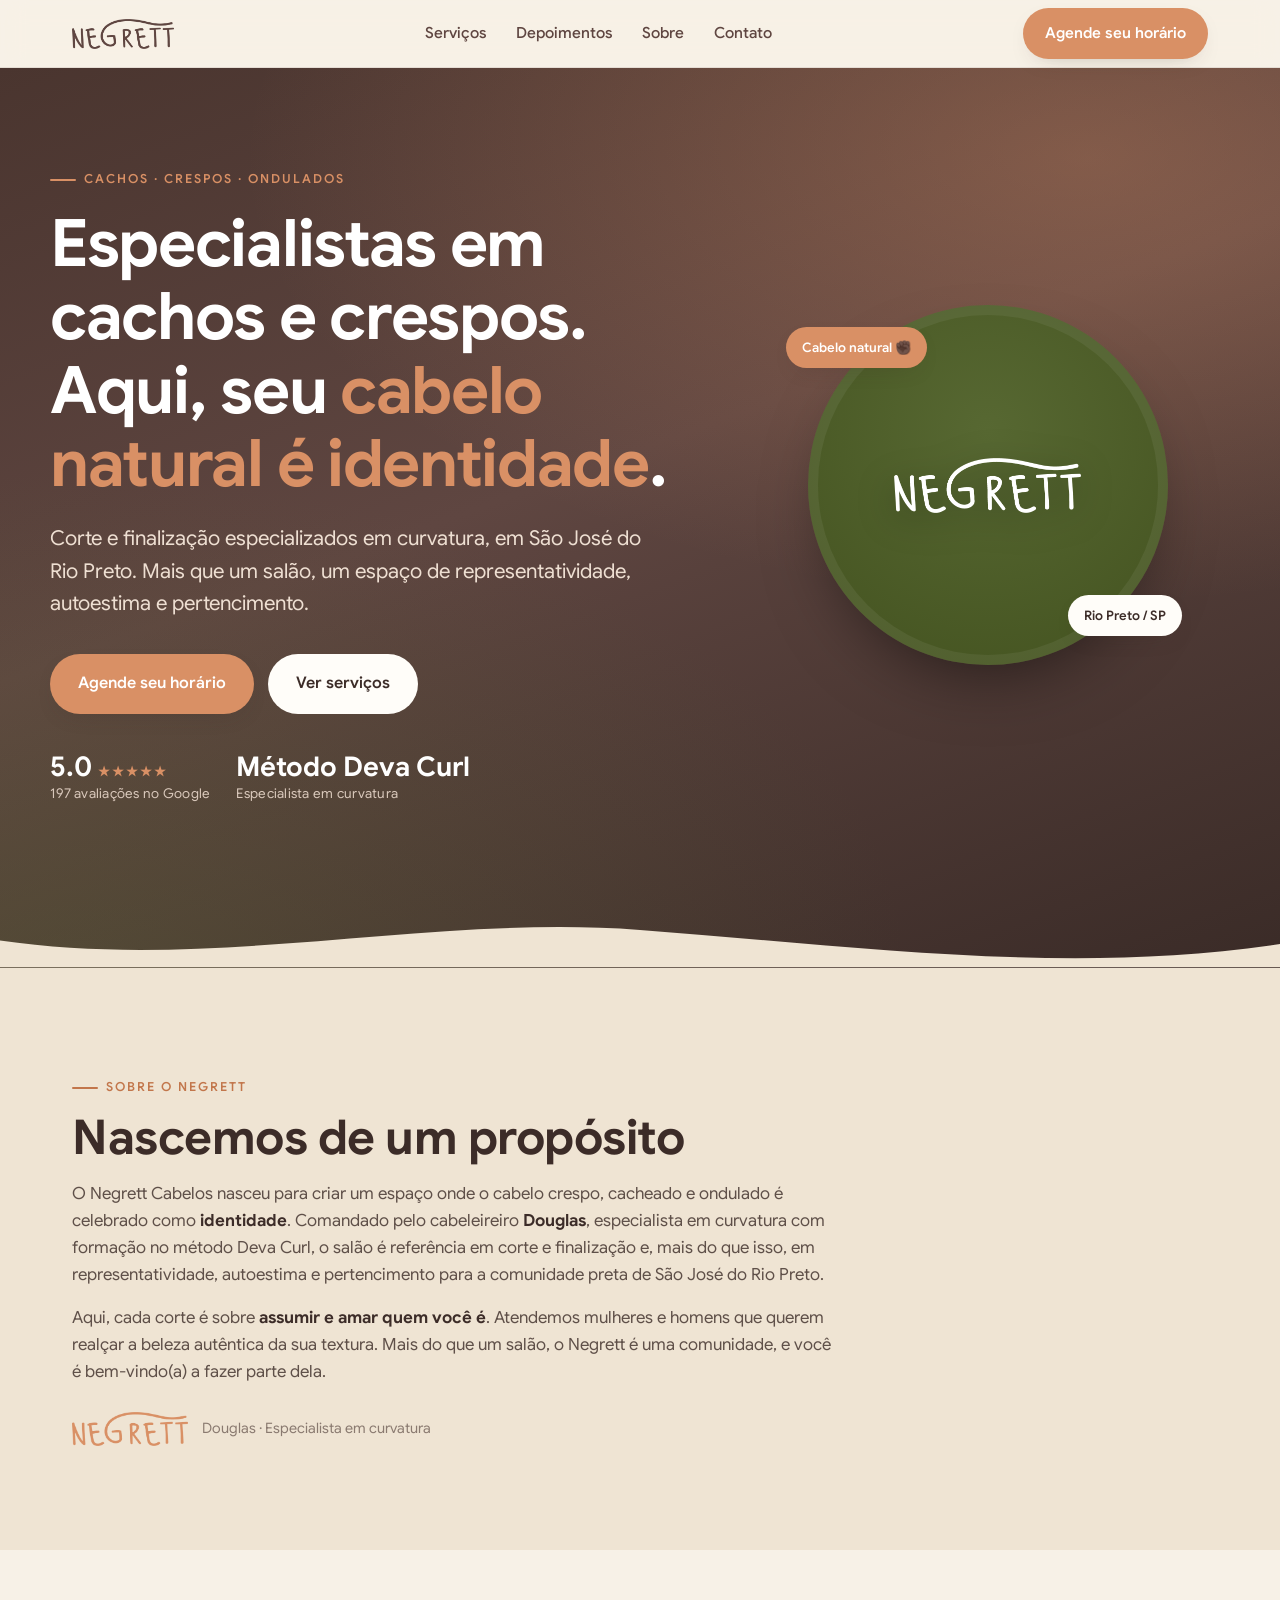
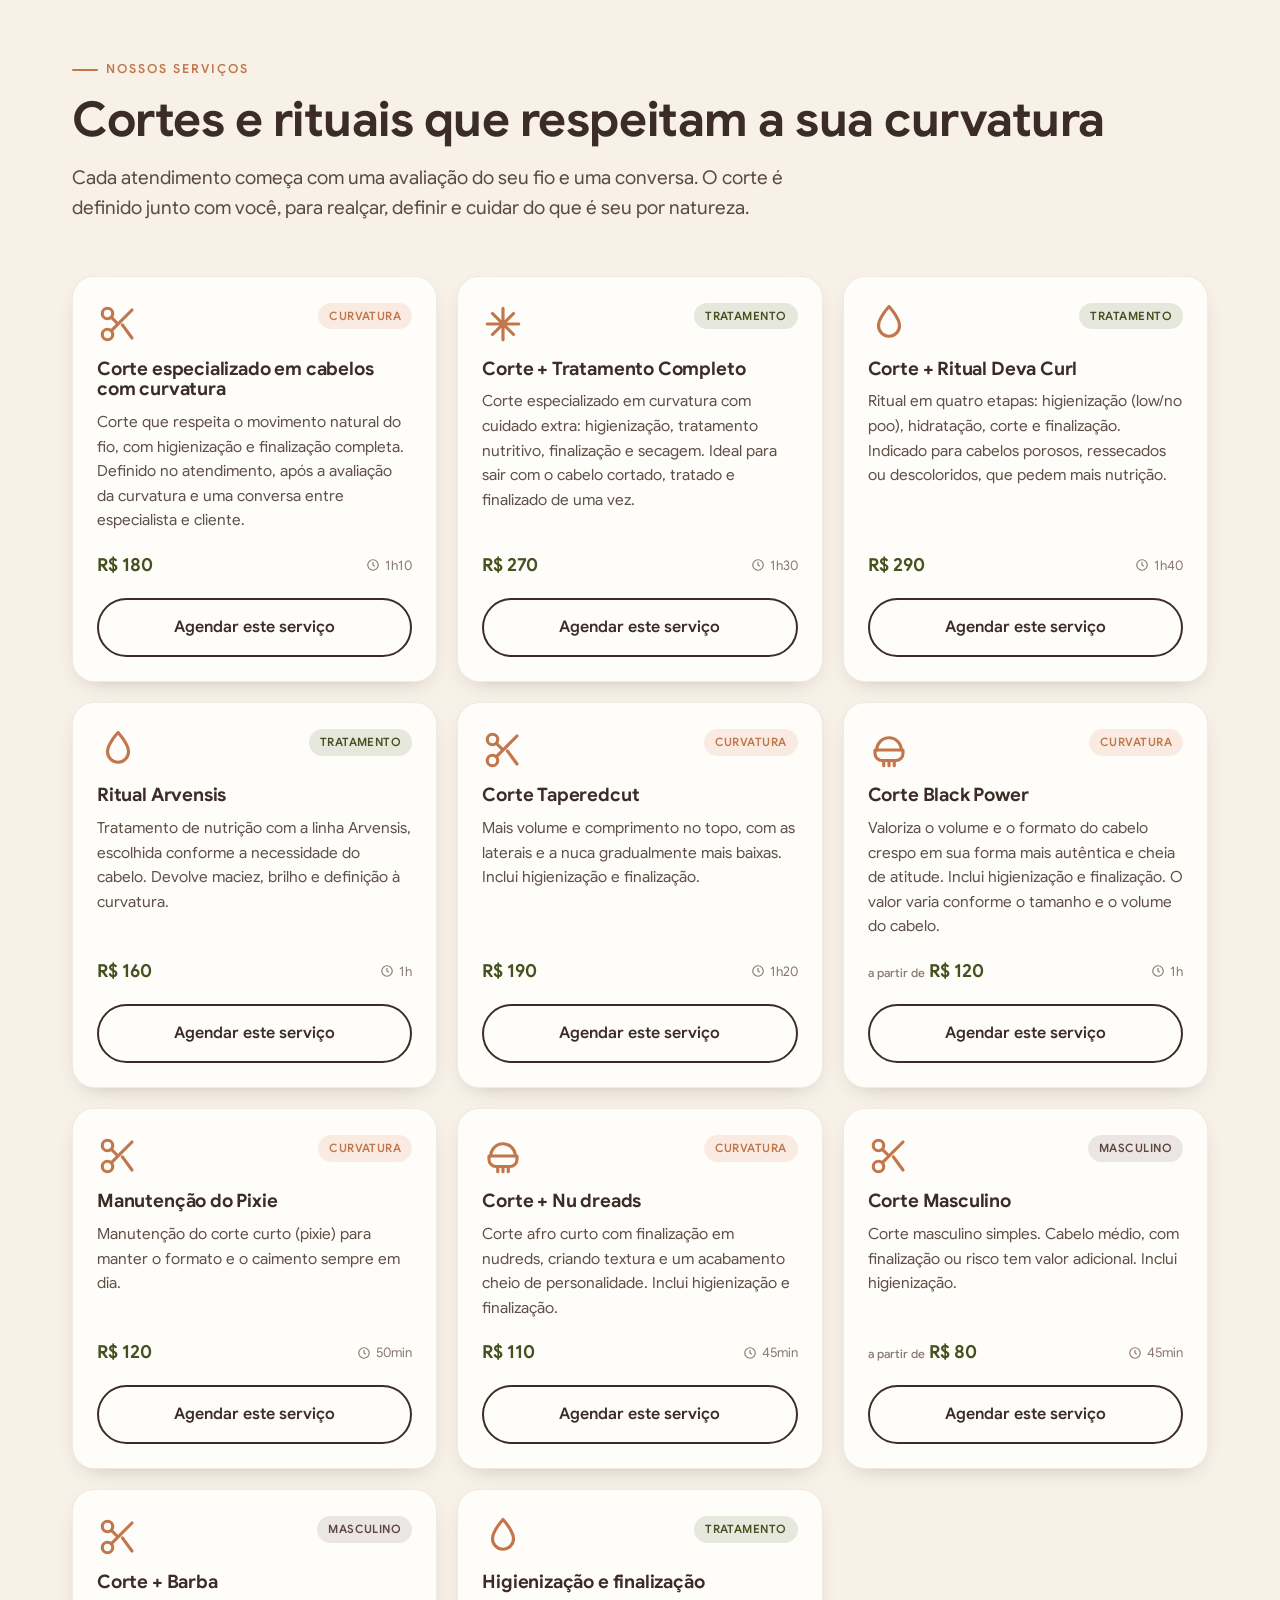
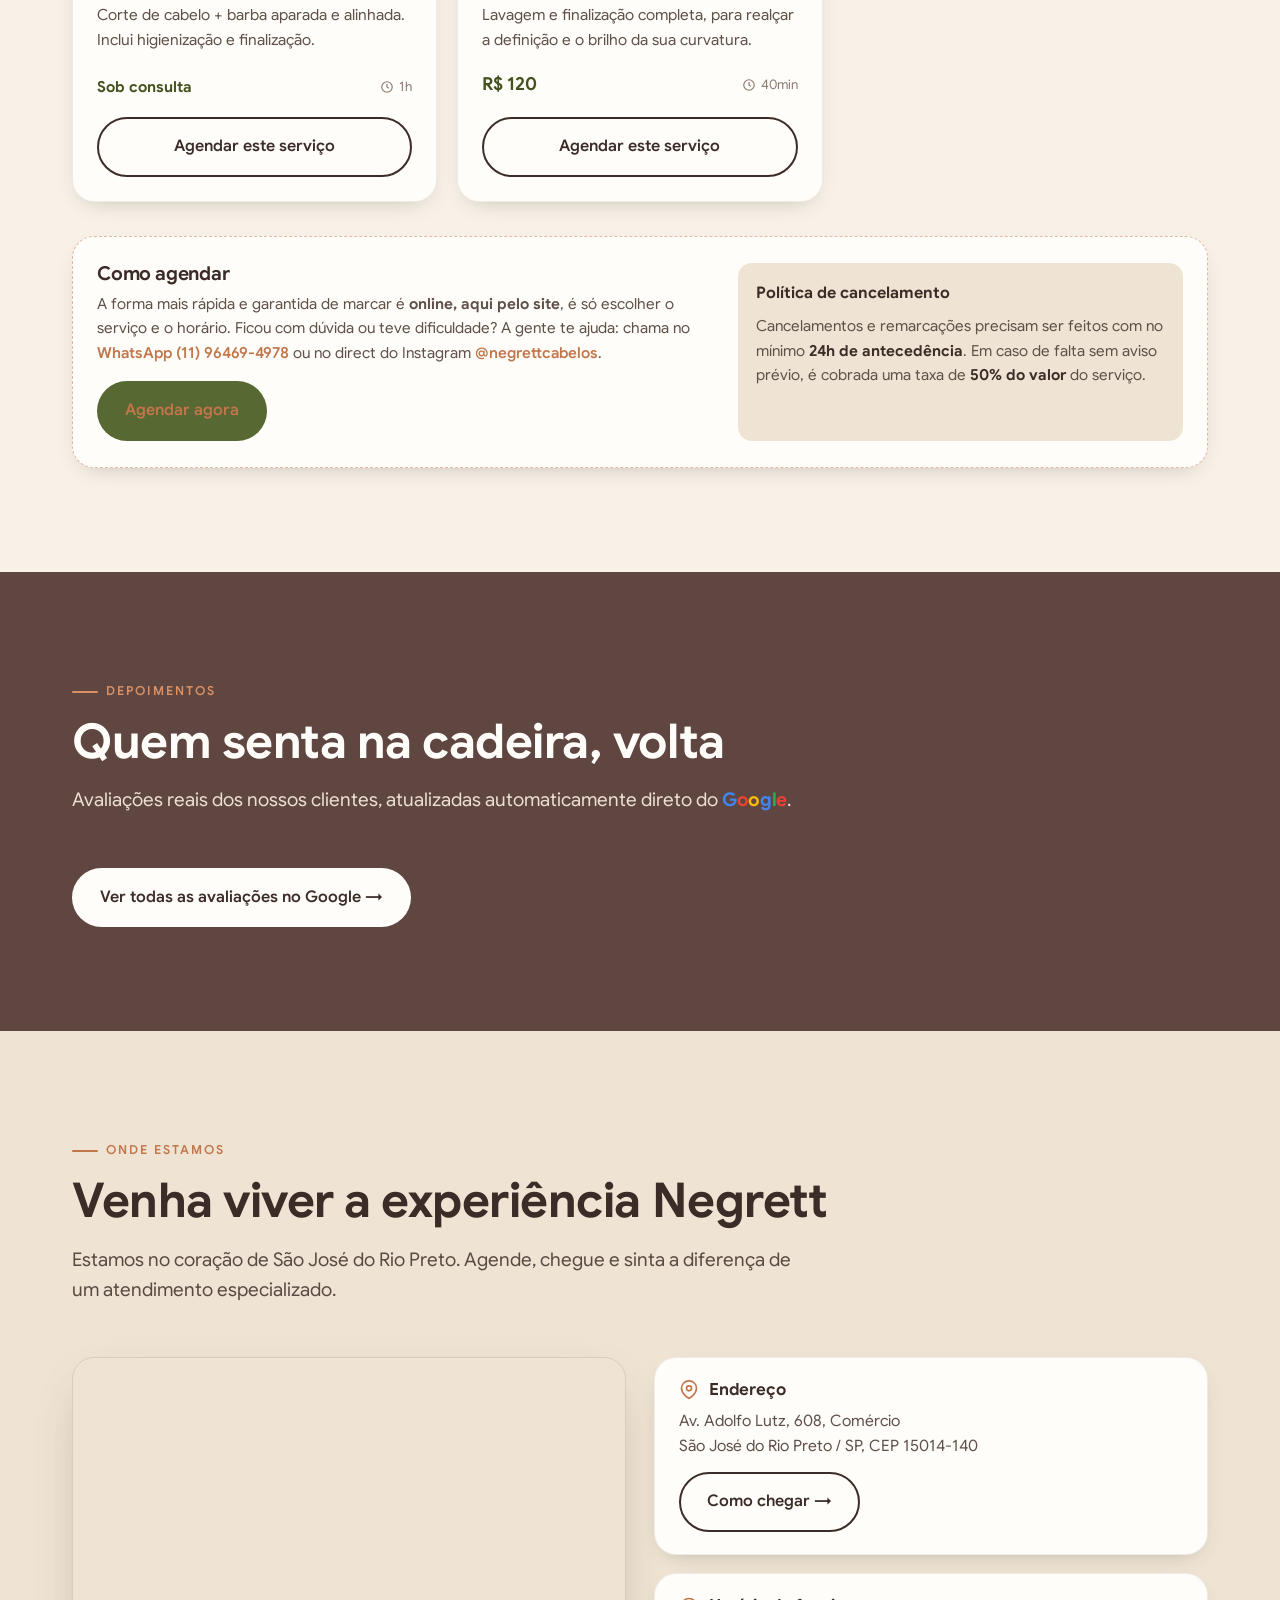
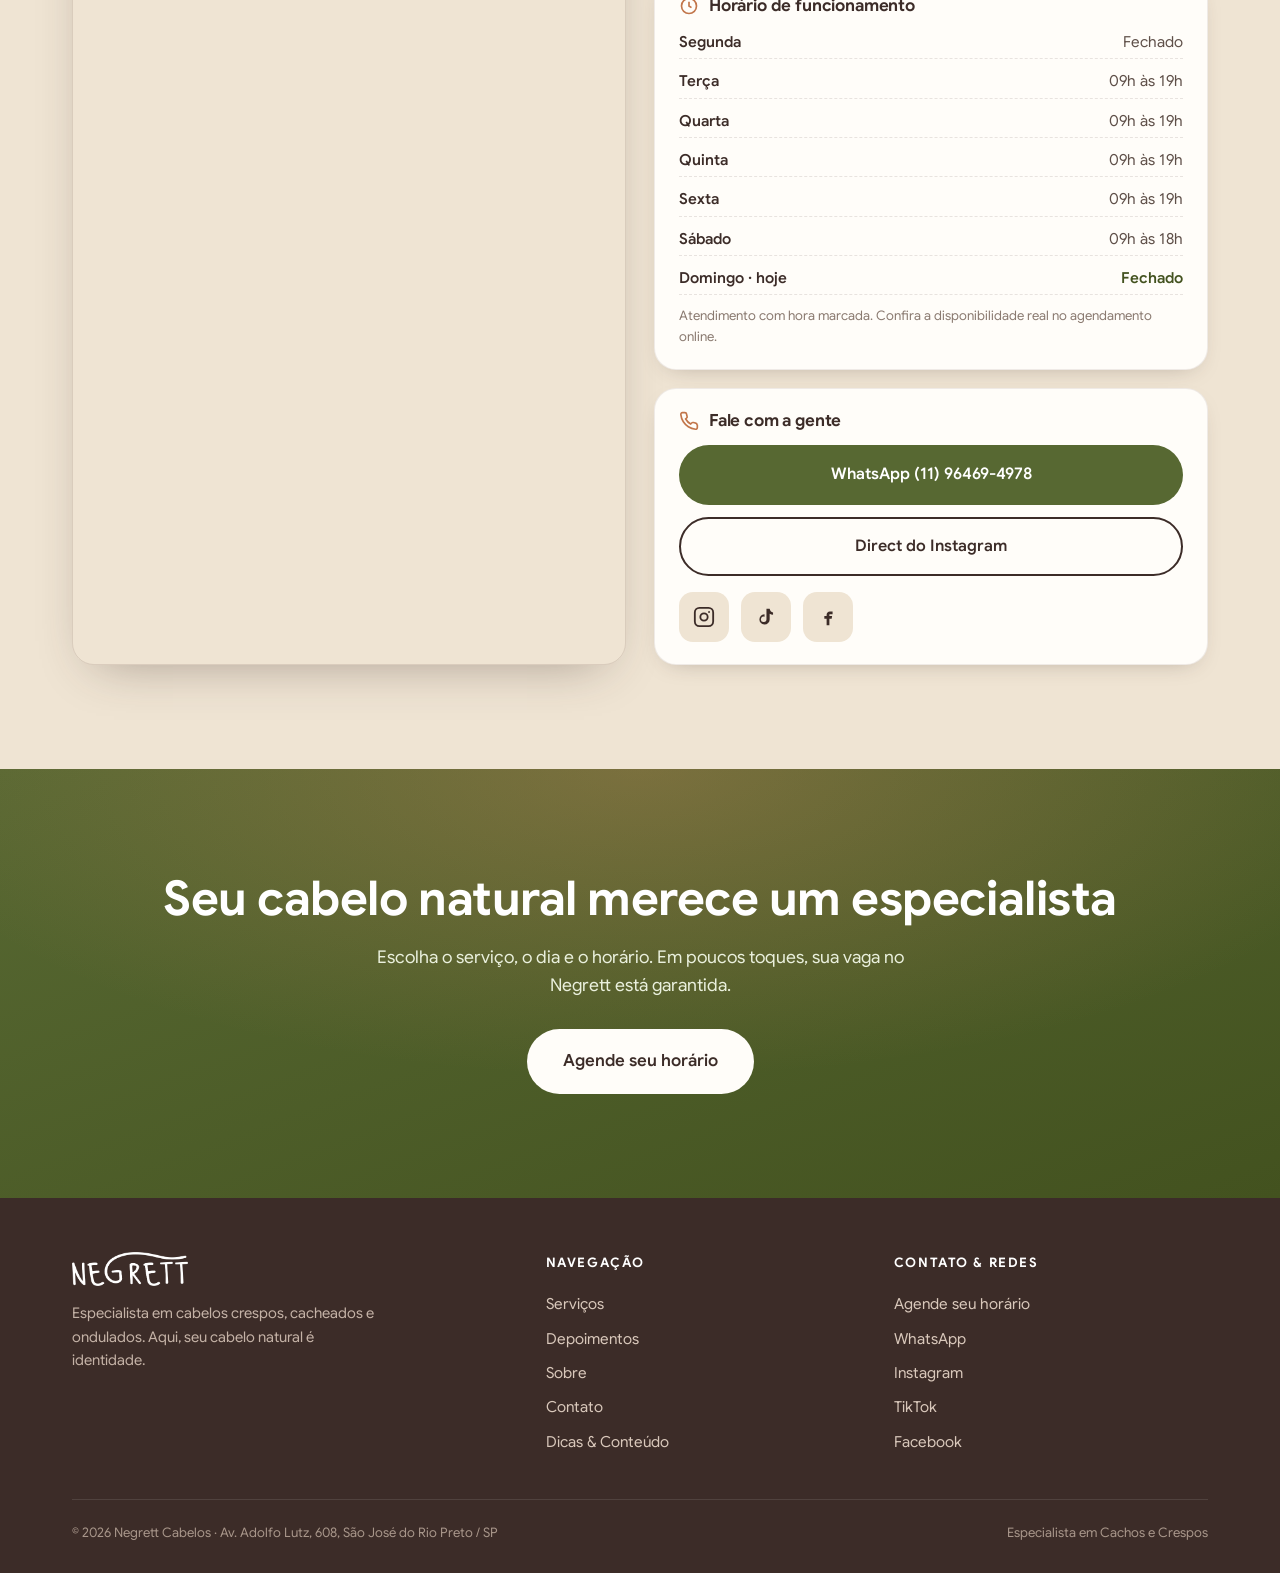
==== commit e62cb452: "Depoimentos: remove fallback fixo, deixa só o widget Trustindex - Remove os 6 depoimentos fixos e a " ====
--- a/index.html
+++ b/index.html
@@ -209,28 +209,22 @@
   <!-- ================= DEPOIMENTOS ================= -->
   <section class="section section--brown" id="depoimentos">
     <div class="container">
-      <div class="reviews-head reveal">
-        <div class="section-head" style="margin-bottom:0">
-          <span class="eyebrow">Depoimentos</span>
-          <br> </br>
-        </div>
+      <div class="section-head reveal">
+        <span class="eyebrow">Depoimentos</span>
+        <h2 class="section-title">Quem senta na cadeira, volta</h2>
+        <p class="section-lead">Avaliações reais dos nossos clientes, atualizadas automaticamente direto do <span
+            class="g-logo"><span class="b">G</span><span class="r">o</span><span class="y">o</span><span
+              class="b">g</span><span class="g">l</span><span class="r">e</span></span>.</p>
       </div>
 
       <!-- ============================================================
          TRUSTINDEX, avaliações do Google que se atualizam sozinhas.
-         COMO ATIVAR (feito uma única vez):
-           1. Crie a conta grátis em https://www.trustindex.io e conecte
-              o Google Meu Negócio do Negrett.
-           2. Monte o widget "Google Reviews" e clique em "Get code".
-           3. Copie APENAS o ID (o trecho que vem depois de "loader.js?").
-           4. Cole esse ID na constante TRUSTINDEX_WIDGET_ID no topo de
-              assets/script.js.
-         Enquanto o ID estiver vazio, aparecem os depoimentos fixos abaixo.
-         Assim que o ID for preenchido, o widget ao vivo entra no lugar.
+         O widget ao vivo é injetado aqui via assets/script.js
+         (constante TRUSTINDEX_WIDGET_ID). Para renderizar, o widget
+         precisa estar publicado e conectado ao Google no painel do
+         Trustindex (trustindex.io).
     ============================================================ -->
       <div id="tiWidget" class="reveal"></div>
-
-      <div class="reviews-grid" id="reviewsGrid"><!-- fallback: injetado via JS --></div>
 
       <div style="margin-top:34px" class="reveal">
         <a href="https://share.google/i2Ad7ywq1PzEAvUMZ" target="_blank" rel="noopener" class="btn btn--light">Ver todas
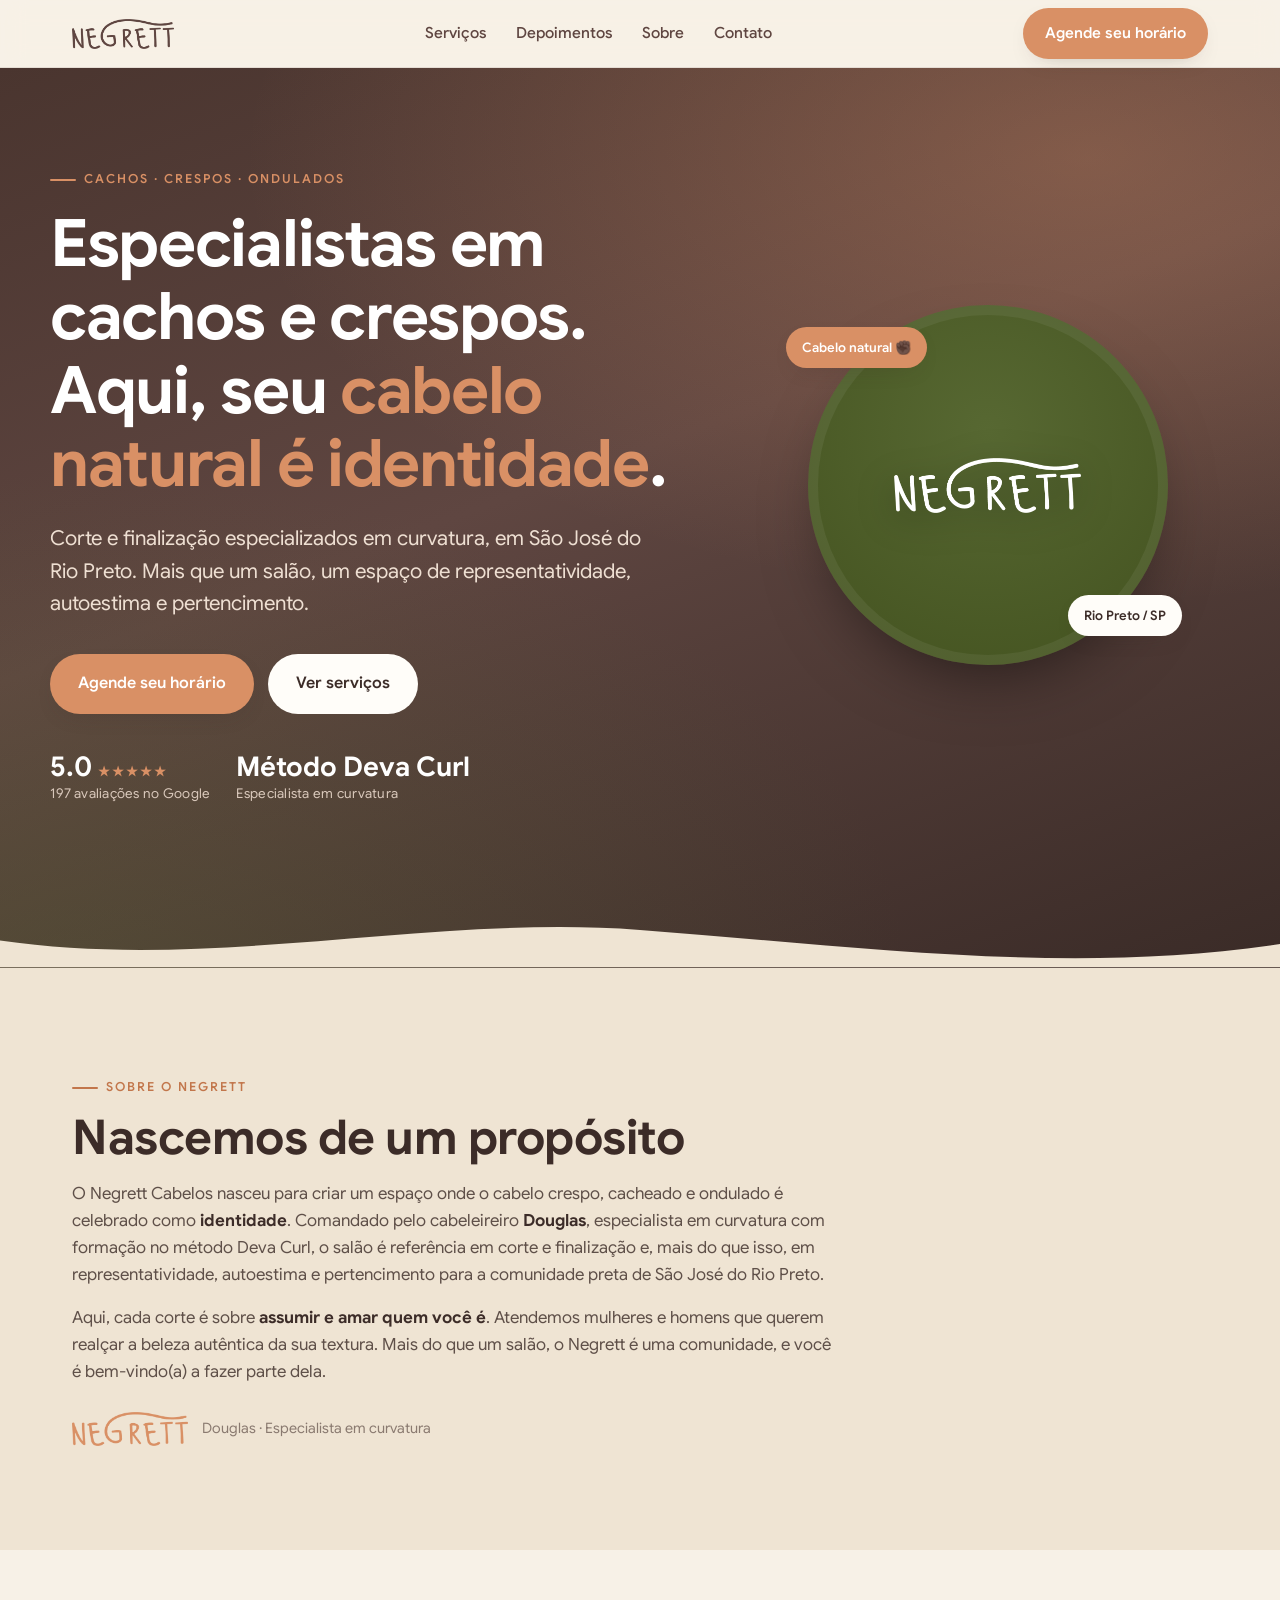
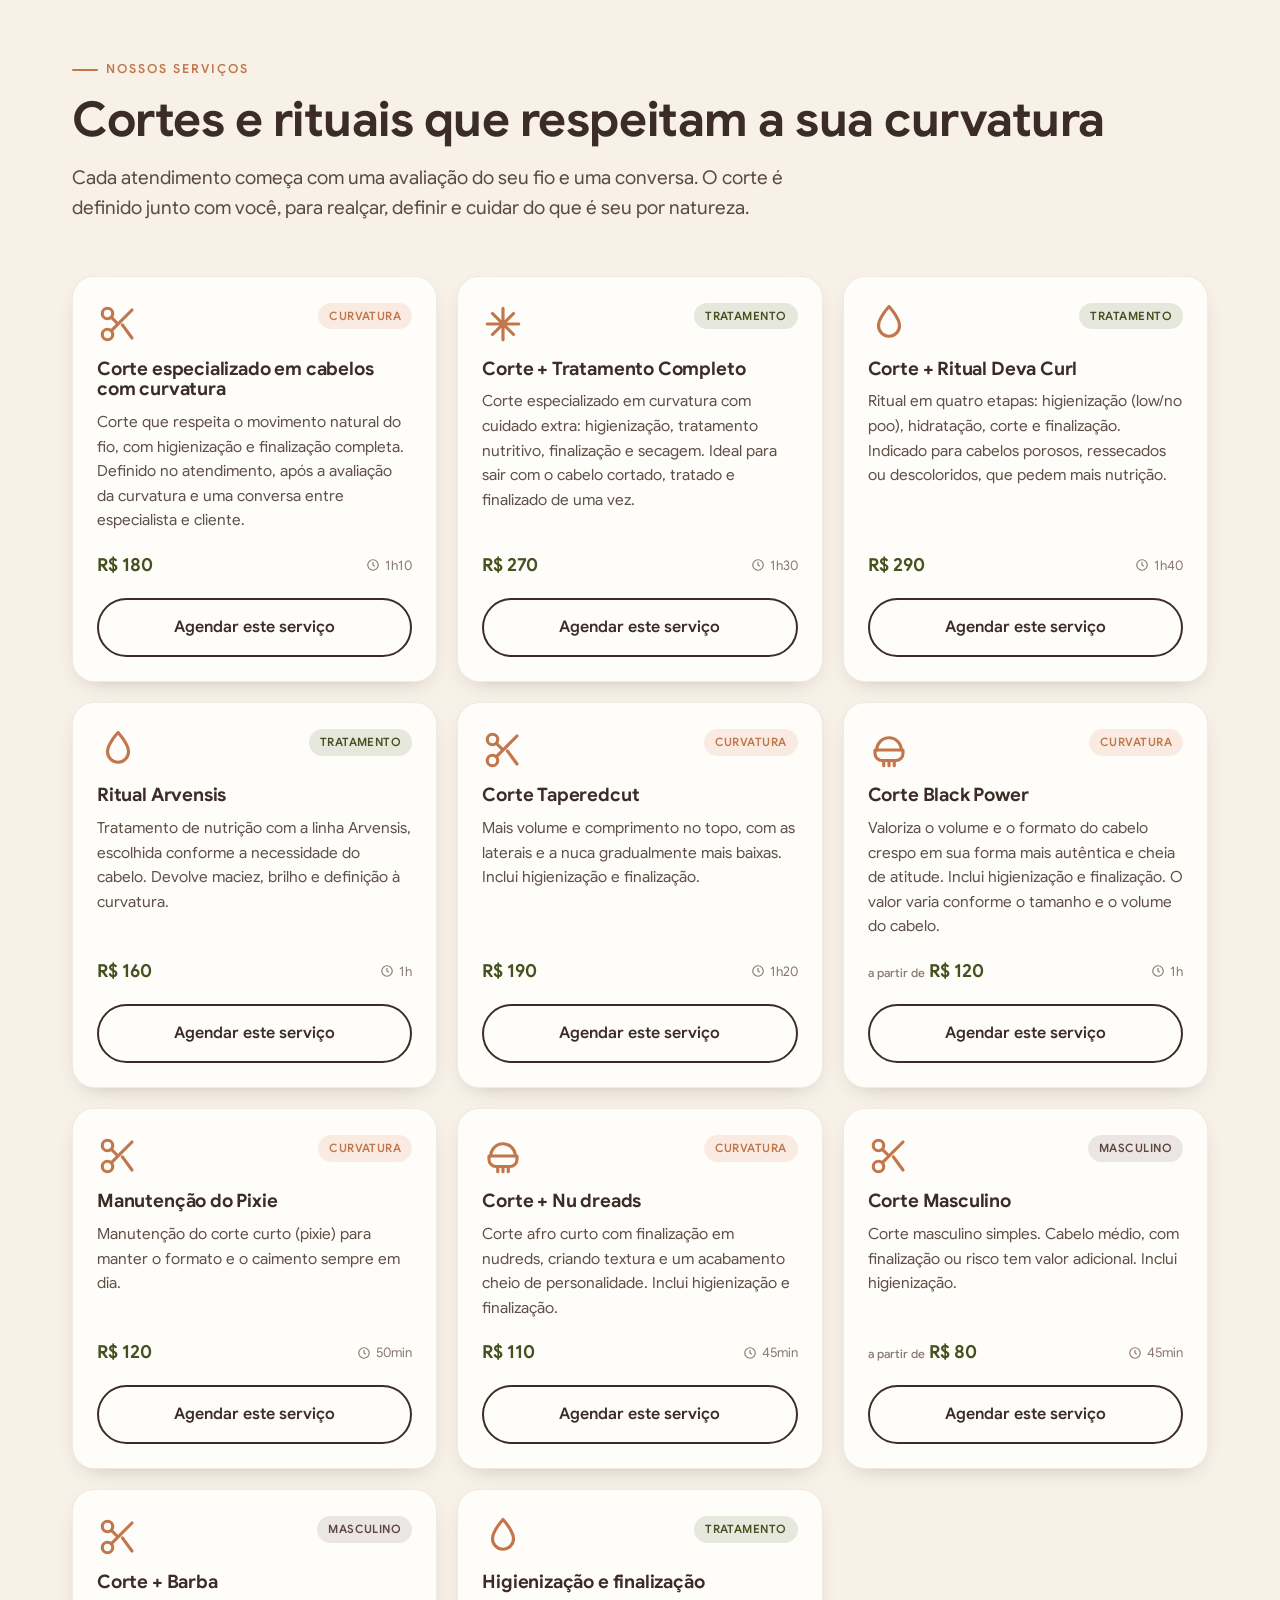
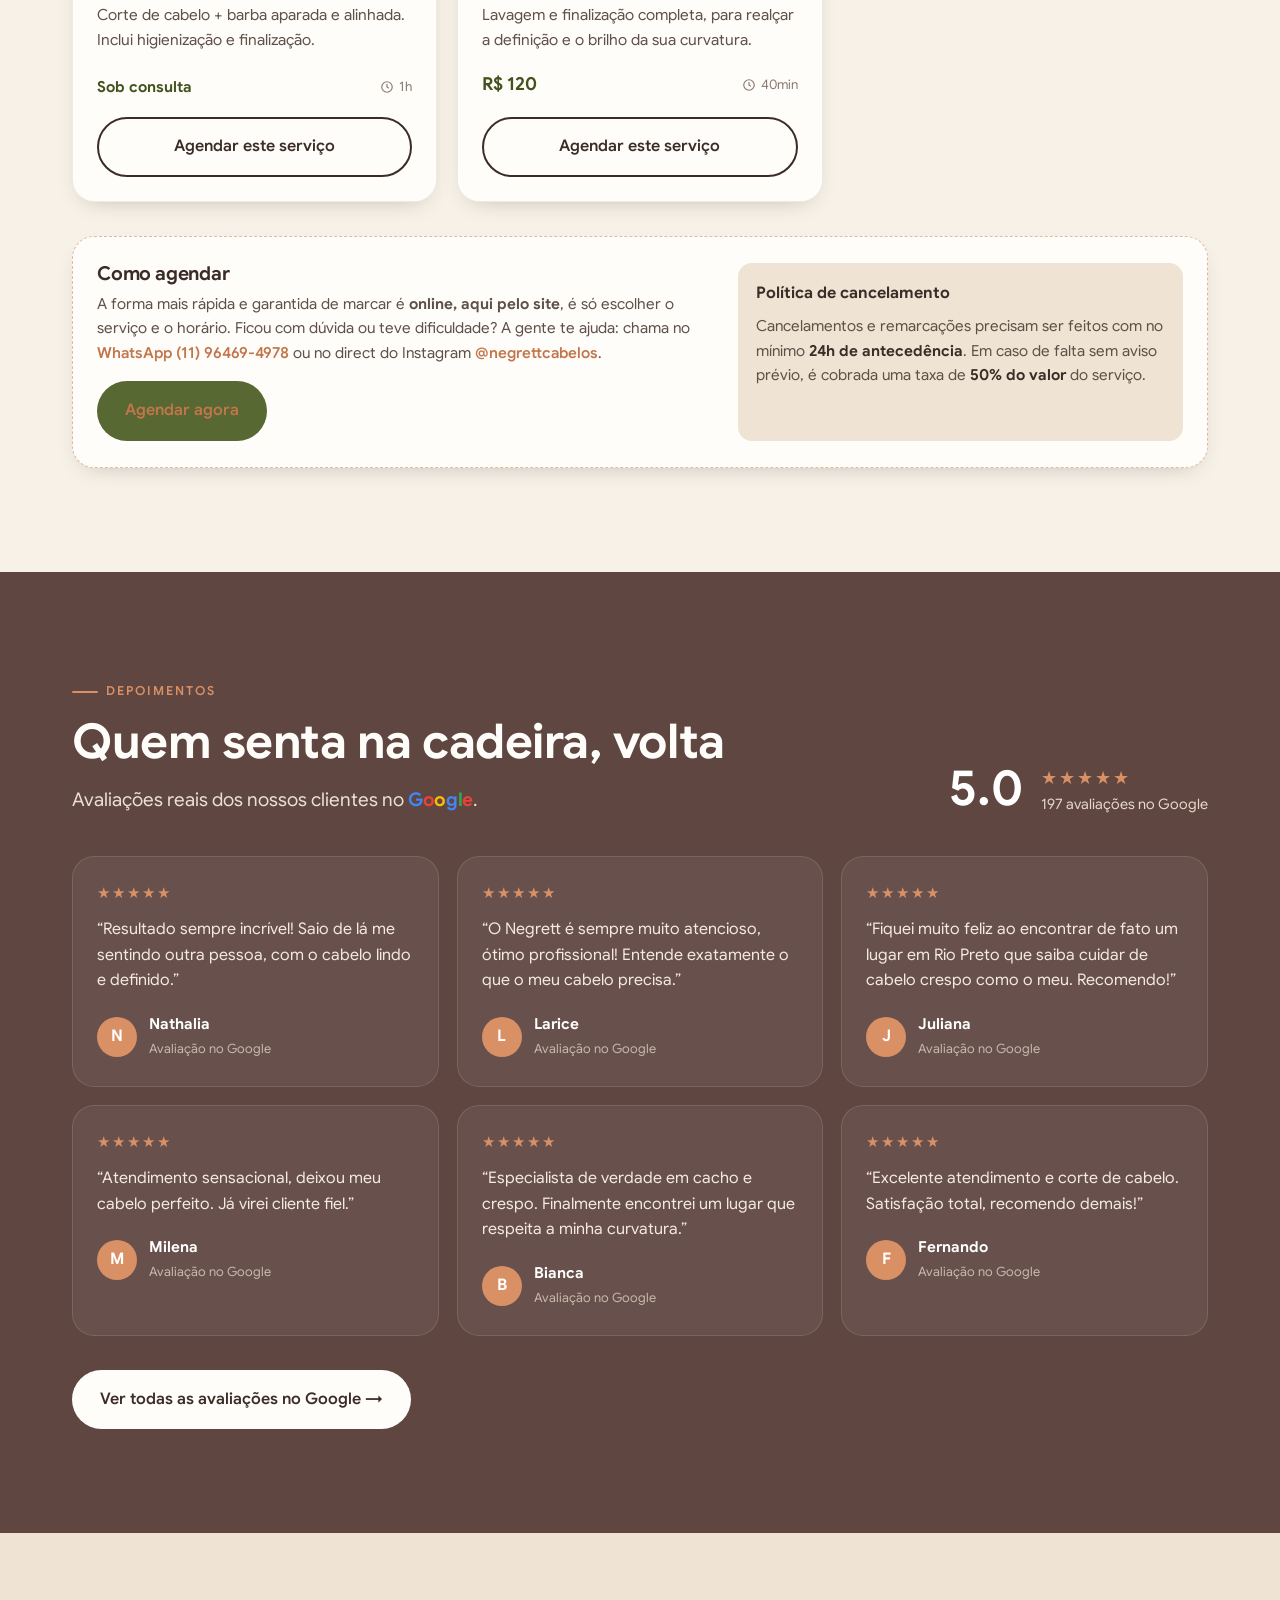
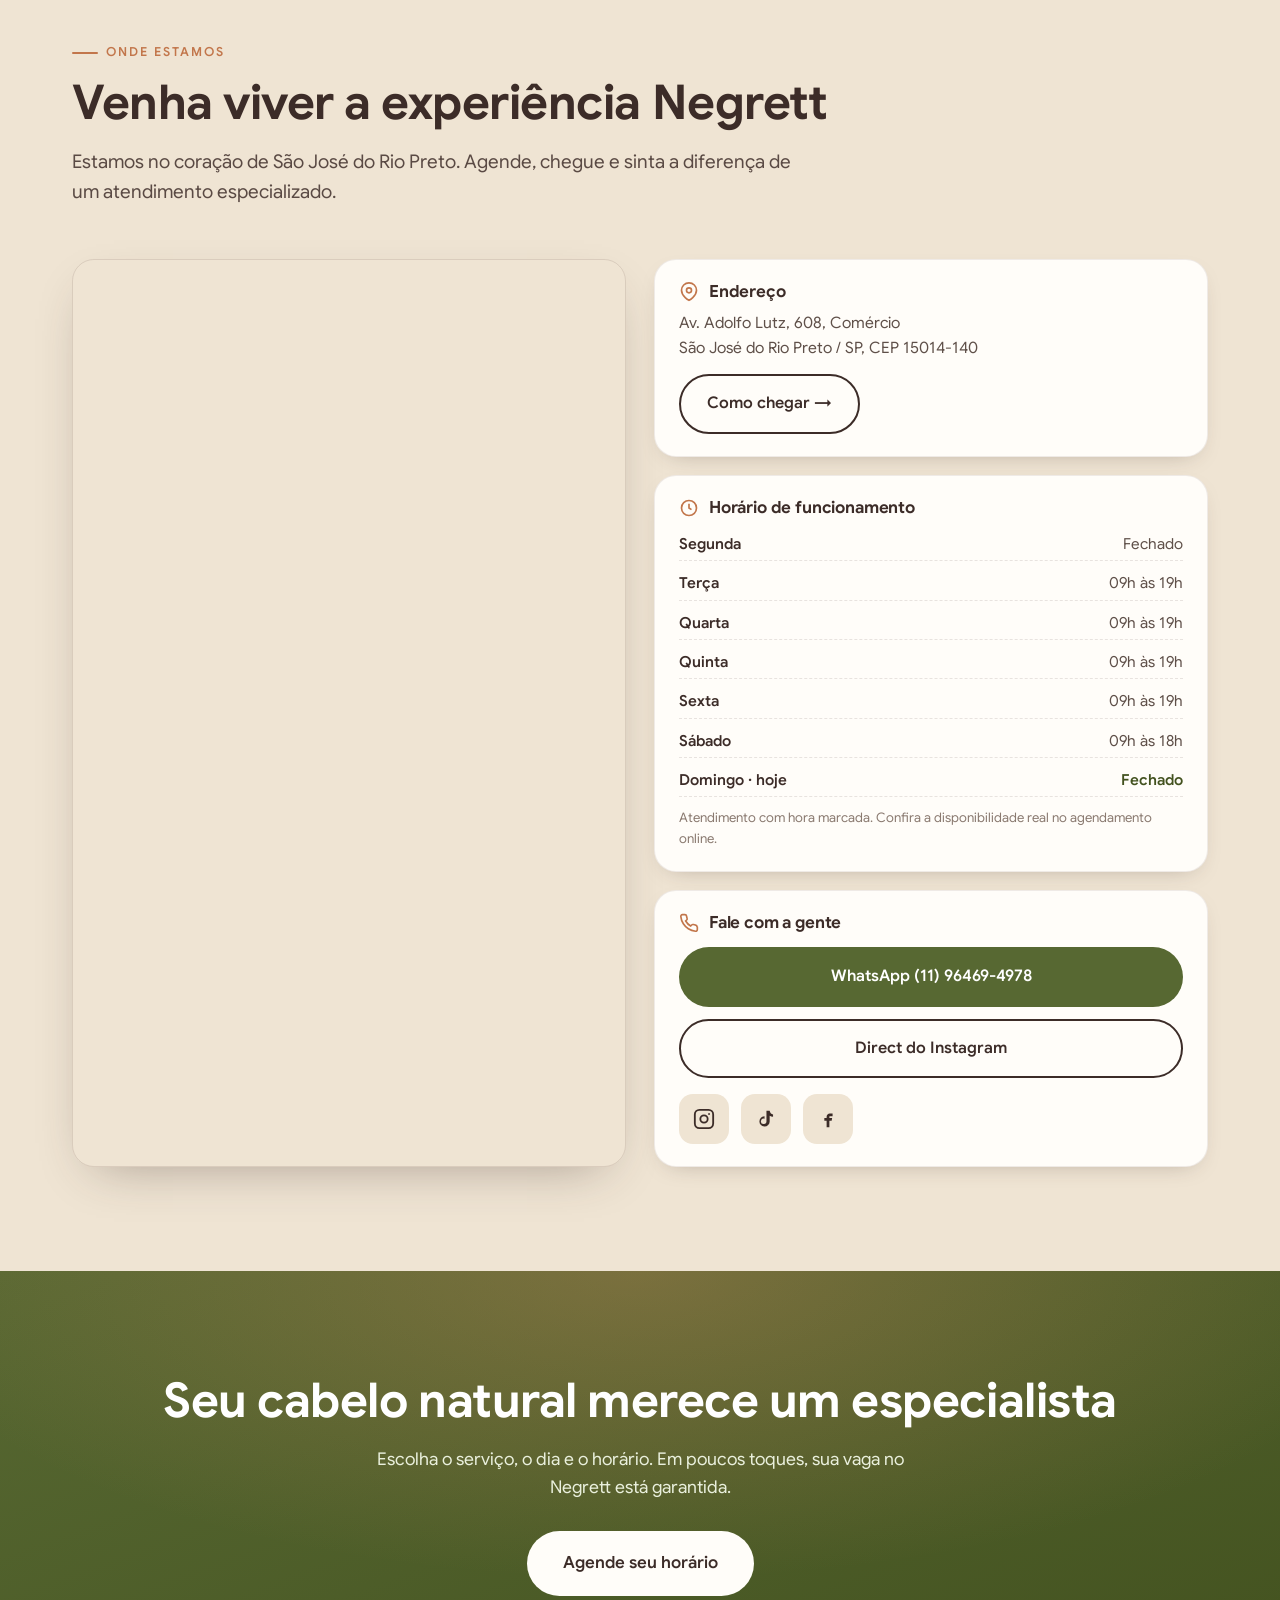
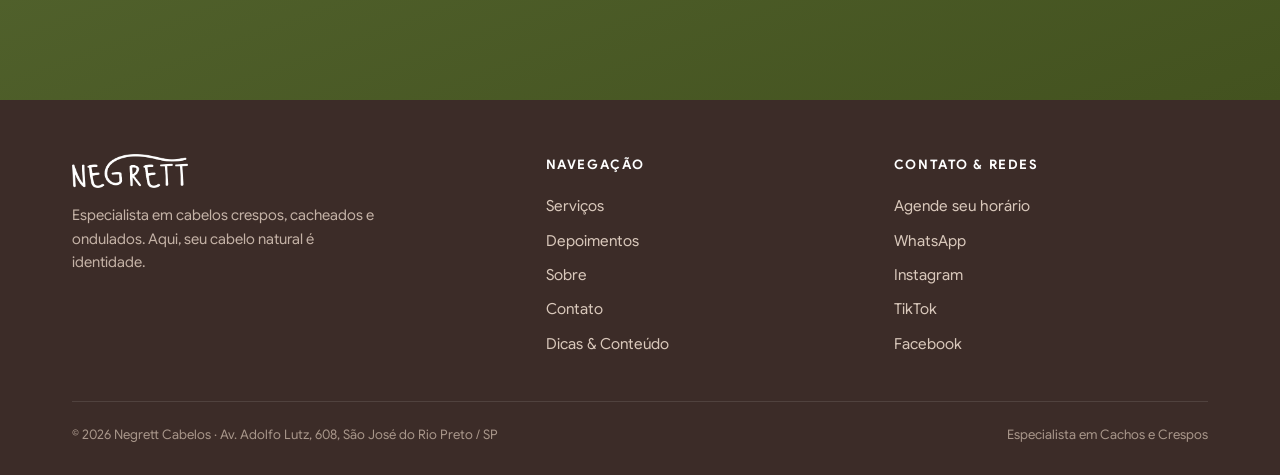
==== commit 4bb7144b: "Remove Trustindex (plataforma paga) e restaura depoimentos fixos - Remove todo o widget/loader do Tr" ====
--- a/index.html
+++ b/index.html
@@ -209,22 +209,24 @@
   <!-- ================= DEPOIMENTOS ================= -->
   <section class="section section--brown" id="depoimentos">
     <div class="container">
-      <div class="section-head reveal">
-        <span class="eyebrow">Depoimentos</span>
-        <h2 class="section-title">Quem senta na cadeira, volta</h2>
-        <p class="section-lead">Avaliações reais dos nossos clientes, atualizadas automaticamente direto do <span
-            class="g-logo"><span class="b">G</span><span class="r">o</span><span class="y">o</span><span
-              class="b">g</span><span class="g">l</span><span class="r">e</span></span>.</p>
-      </div>
-
-      <!-- ============================================================
-         TRUSTINDEX, avaliações do Google que se atualizam sozinhas.
-         O widget ao vivo é injetado aqui via assets/script.js
-         (constante TRUSTINDEX_WIDGET_ID). Para renderizar, o widget
-         precisa estar publicado e conectado ao Google no painel do
-         Trustindex (trustindex.io).
-    ============================================================ -->
-      <div id="tiWidget" class="reveal"></div>
+      <div class="reviews-head reveal">
+        <div class="section-head" style="margin-bottom:0">
+          <span class="eyebrow">Depoimentos</span>
+          <h2 class="section-title">Quem senta na cadeira, volta</h2>
+          <p class="section-lead">Avaliações reais dos nossos clientes no <span class="g-logo"><span
+                class="b">G</span><span class="r">o</span><span class="y">o</span><span class="b">g</span><span
+                class="g">l</span><span class="r">e</span></span>.</p>
+        </div>
+        <div class="rating-box">
+          <div class="num">5.0</div>
+          <div>
+            <div class="stars">★★★★★</div>
+            <div class="count">197 avaliações no Google</div>
+          </div>
+        </div>
+      </div>
+
+      <div class="reviews-grid" id="reviewsGrid"><!-- injetado via JS --></div>
 
       <div style="margin-top:34px" class="reveal">
         <a href="https://share.google/i2Ad7ywq1PzEAvUMZ" target="_blank" rel="noopener" class="btn btn--light">Ver todas
